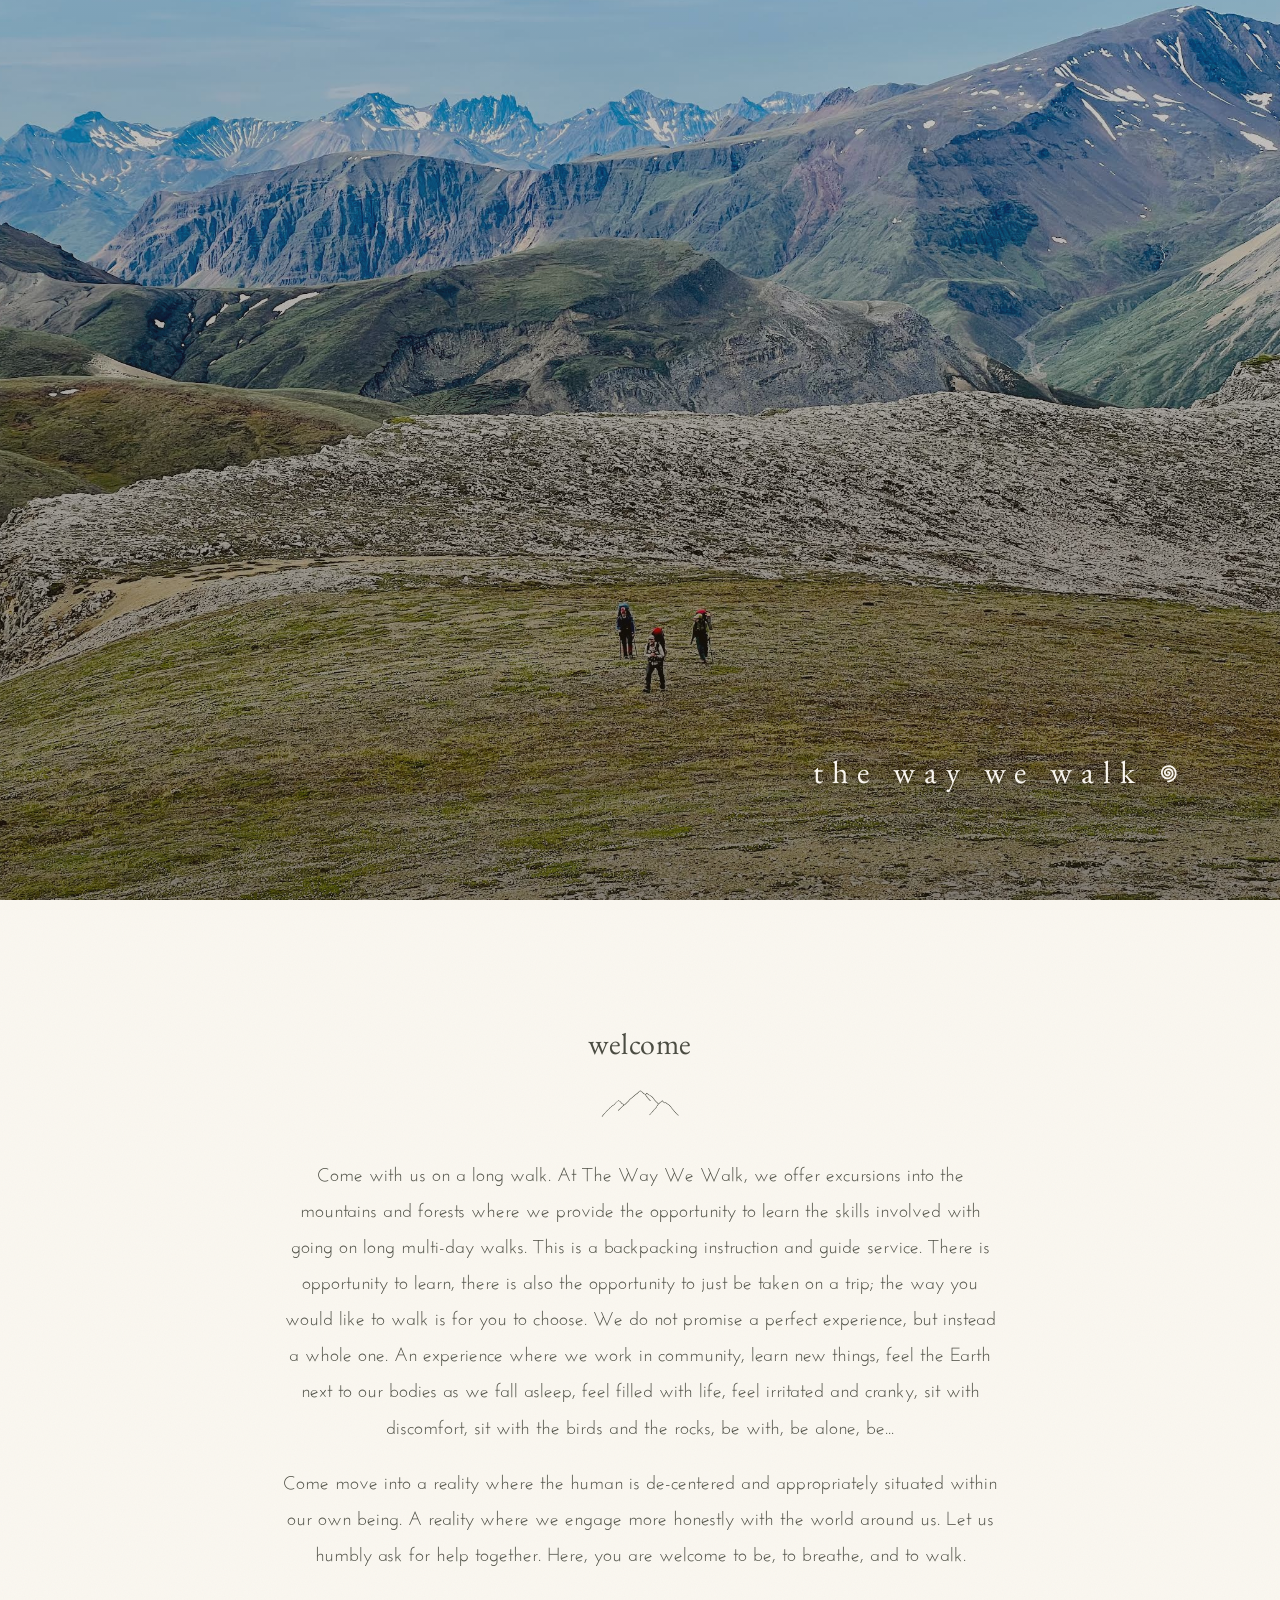
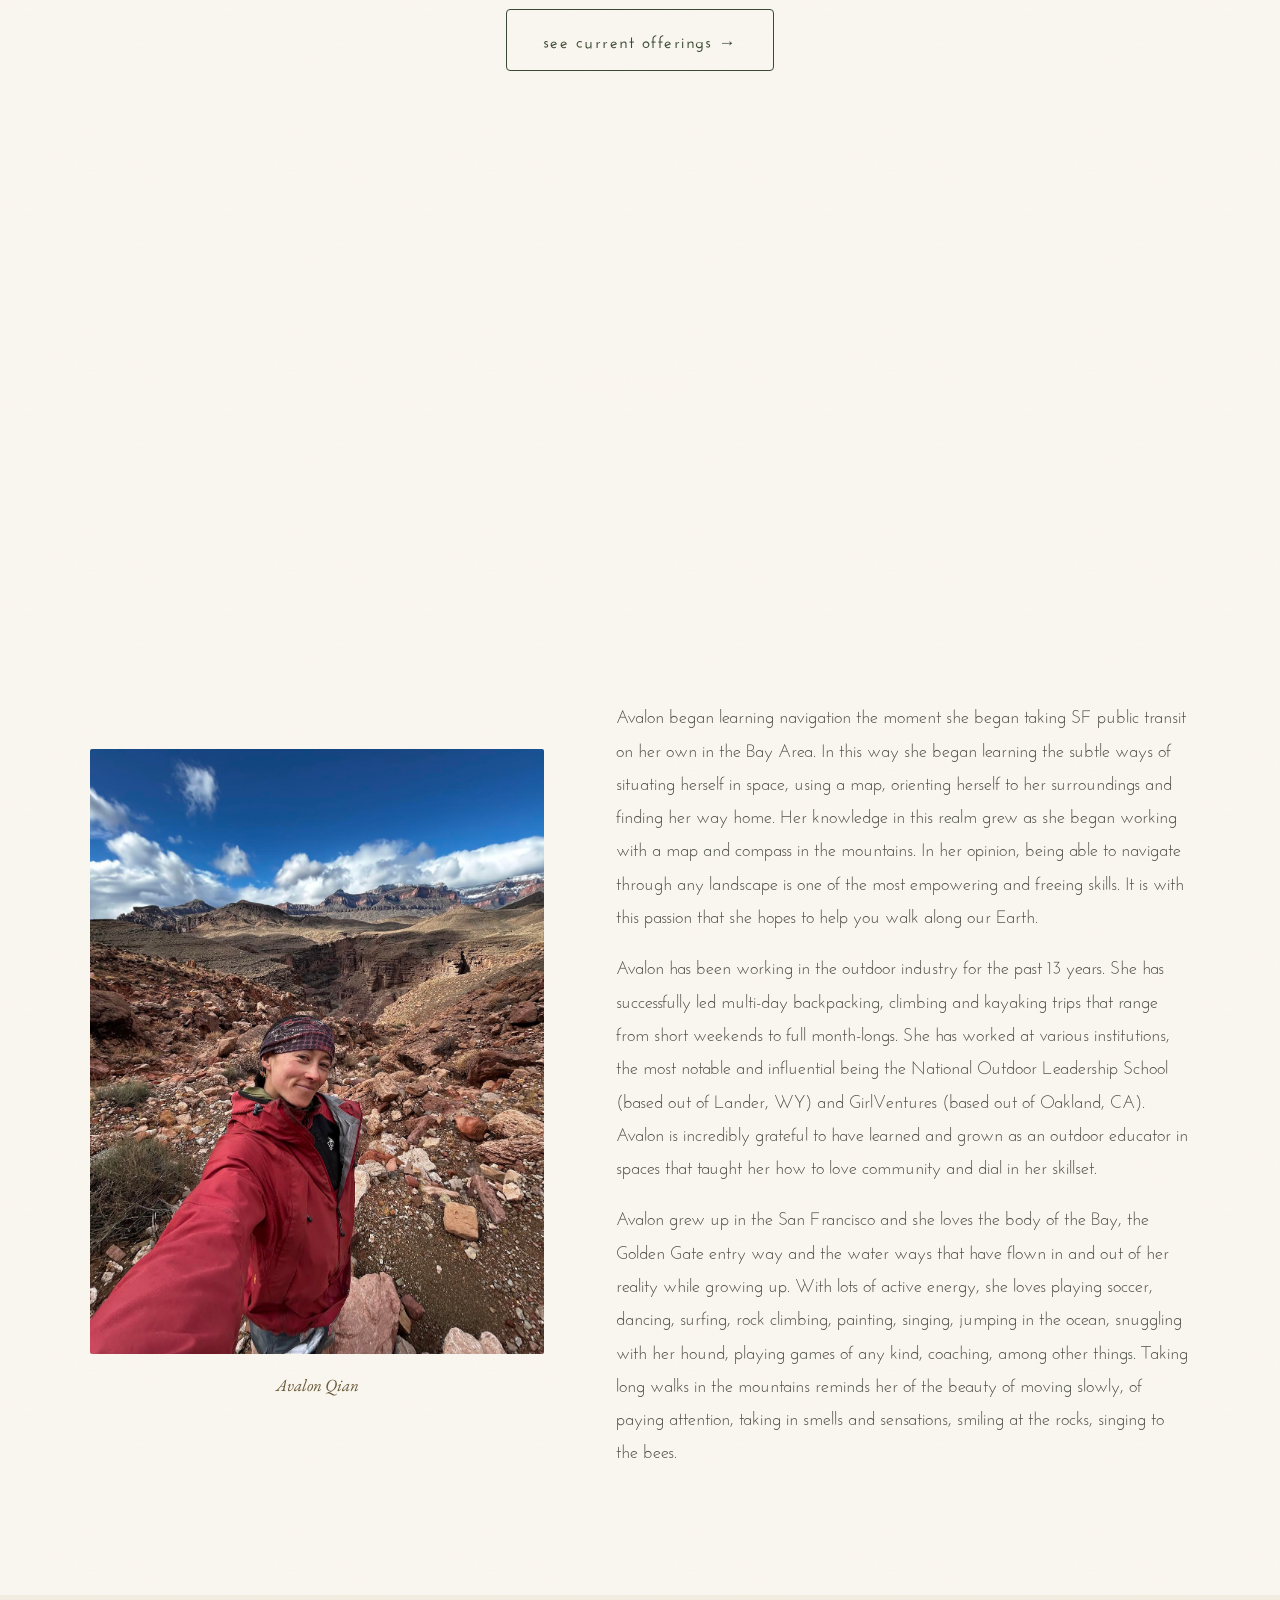
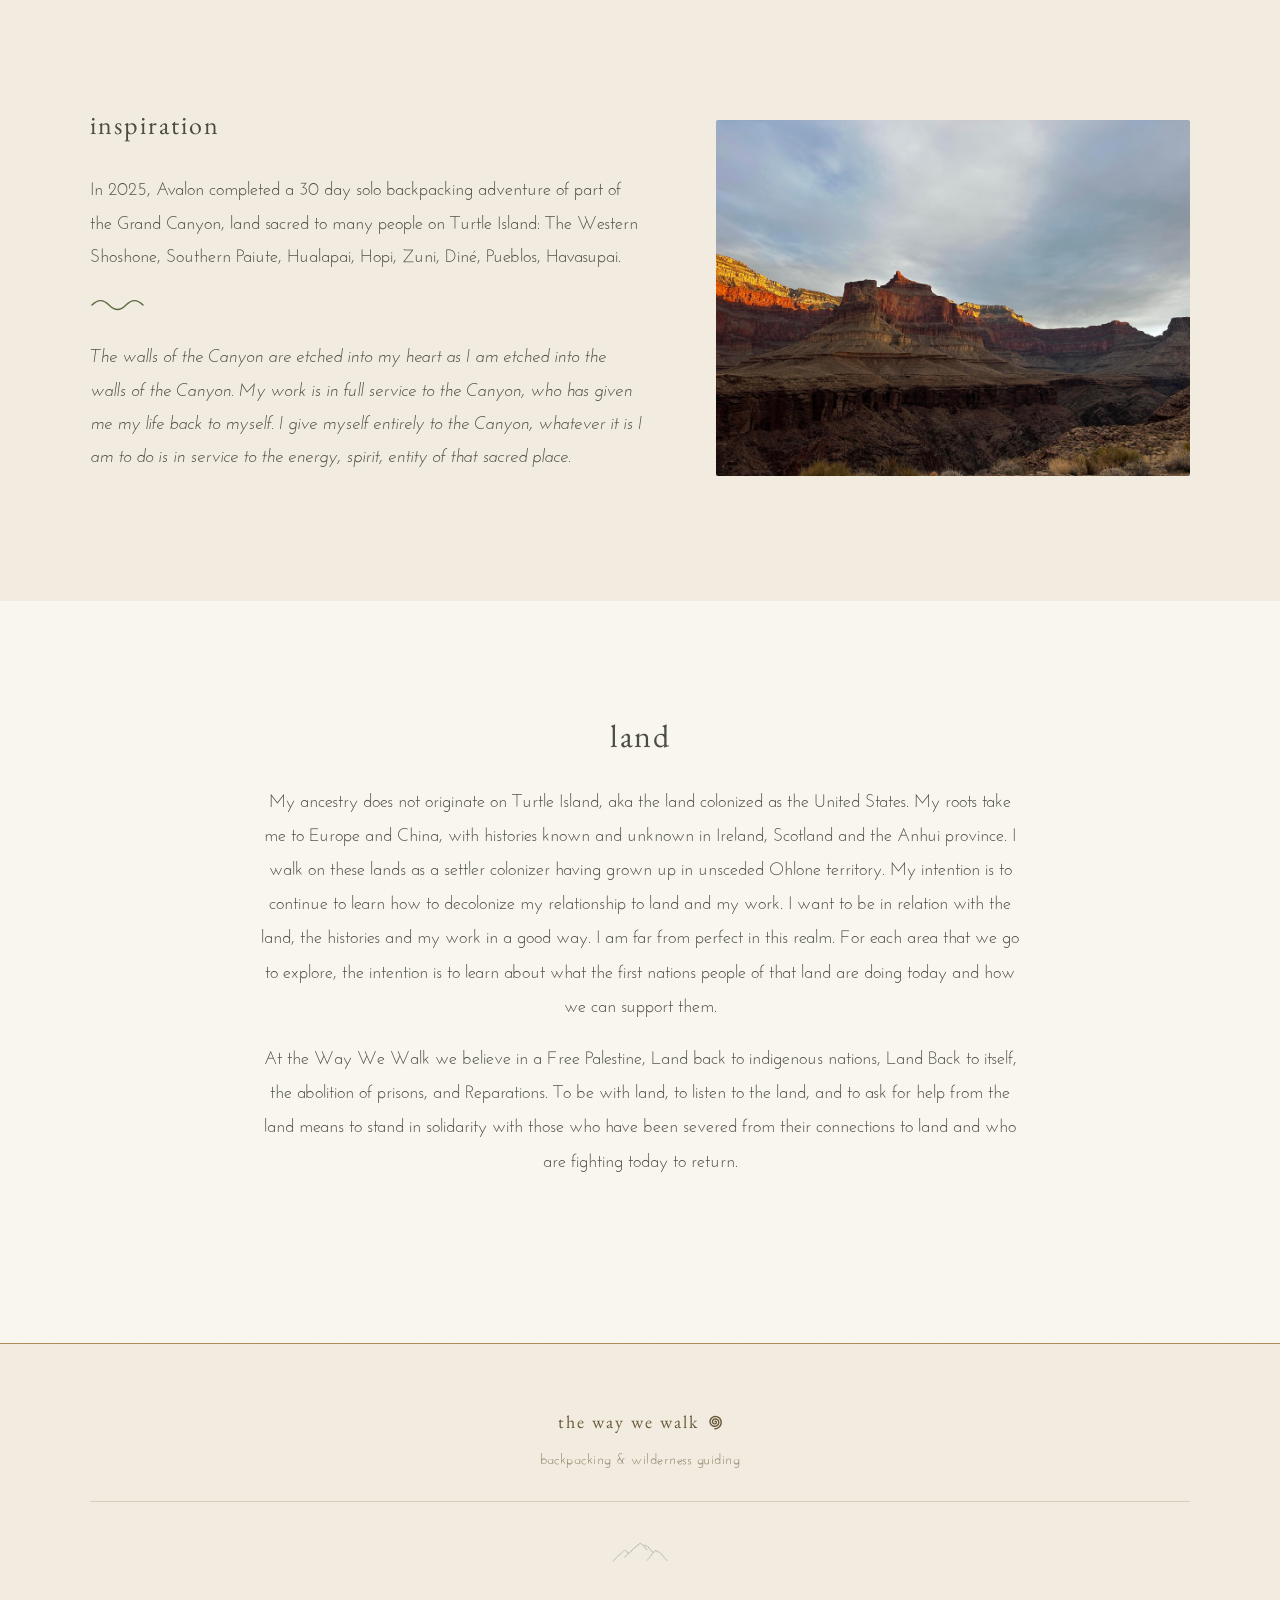
==== index.html @ 35e19f9e "Redesign footer site-wide; swap section background tints Footer: centered wordmark+icon over a tagli" ====
<!doctype html>
<html lang="en">
  <head>
    <title>The Way We Walk</title>
    <meta charset="UTF-8" />
    <meta name="viewport" content="width=device-width, initial-scale=1" />
    <link
      rel="stylesheet"
      href="https://fonts.googleapis.com/css2?family=EB+Garamond:ital,wght@0,400;0,500;0,600;1,400;1,500&display=swap"
    />
    <link rel="stylesheet" href="style.css" />
    <link
      rel="icon"
      type="image/svg+xml"
      href="data:image/svg+xml,<svg xmlns='http://www.w3.org/2000/svg' viewBox='0 0 20 20'><rect width='20' height='20' rx='4' fill='%23FAF7F0'/><path d='M10.00,9.20 L10.29,9.09 L10.65,9.10 L11.02,9.26 L11.35,9.56 L11.57,10.00 L11.64,10.53 L11.52,11.10 L11.19,11.64 L10.68,12.08 L10.00,12.34 L9.23,12.37 L8.44,12.14 L7.73,11.65 L7.19,10.91 L6.89,10.00 L6.90,8.99 L7.23,7.99 L7.90,7.11 L8.85,6.46 L10.00,6.12 L11.25,6.16 L12.46,6.61 L13.51,7.45 L14.28,8.61 L14.65,10.00 L14.57,11.48 L14.01,12.91 L13.00,14.14 L11.63,15.01 L10.00,15.42 L8.28,15.30 L6.63,14.63 L5.24,13.46 L4.26,11.87 L3.81,10.00 L3.97,8.04 L4.74,6.18 L6.09,4.62 L7.90,3.53 L10.00,3.04 L12.20,3.23 L14.27,4.12 L16.00,5.64 L17.21,7.66 L17.73,10.00 L17.50,12.44 L16.50,14.72 L14.82,16.63 L12.58,17.94 L10.00,18.50' stroke='%232A2A24' stroke-width='1.7' stroke-linecap='round' fill='none'/></svg>"
    />
  </head>
  <body class="textured">
    <!-- Navbar is injected by navbar.js (shared across pages). -->
    <div class="site-nav nav-fixed" id="site-nav"></div>
    <script src="js/navbar.js"></script>

    <div class="parallax-band parallax-hero" id="home">
      <div class="hero-inner">
        <div class="hero-title-row">
          <div class="hero-title">the way we walk</div>
          <svg class="spiral-icon hero-spiral" width="20" height="20" viewBox="0 0 20 20" fill="none"><path d="M10.00,9.20 L10.29,9.09 L10.65,9.10 L11.02,9.26 L11.35,9.56 L11.57,10.00 L11.64,10.53 L11.52,11.10 L11.19,11.64 L10.68,12.08 L10.00,12.34 L9.23,12.37 L8.44,12.14 L7.73,11.65 L7.19,10.91 L6.89,10.00 L6.90,8.99 L7.23,7.99 L7.90,7.11 L8.85,6.46 L10.00,6.12 L11.25,6.16 L12.46,6.61 L13.51,7.45 L14.28,8.61 L14.65,10.00 L14.57,11.48 L14.01,12.91 L13.00,14.14 L11.63,15.01 L10.00,15.42 L8.28,15.30 L6.63,14.63 L5.24,13.46 L4.26,11.87 L3.81,10.00 L3.97,8.04 L4.74,6.18 L6.09,4.62 L7.90,3.53 L10.00,3.04 L12.20,3.23 L14.27,4.12 L16.00,5.64 L17.21,7.66 L17.73,10.00 L17.50,12.44 L16.50,14.72 L14.82,16.63 L12.58,17.94 L10.00,18.50" stroke="currentColor" stroke-width="1.8" stroke-linecap="round" fill="none" /></svg>
        </div>
      </div>
    </div>

    <div class="section-welcome reveal" data-reveal="welcome">
      <div class="section-welcome-heading">
        <div class="section-welcome-heading-text">welcome</div>
        <div class="welcome-mountain">
          <img src="images/mountain-outline.png" alt="mountain outline" width="90" />
        </div>
      </div>
      <p>
        Come with us on a long walk. At The Way We Walk, we offer excursions
        into the mountains and forests where we provide the opportunity to
        learn the skills involved with going on long multi-day walks. This is
        a backpacking instruction and guide service. There is opportunity to
        learn, there is also the opportunity to just be taken on a trip; the
        way you would like to walk is for you to choose. We do not promise a
        perfect experience, but instead a whole one. An experience where we
        work in community, learn new things, feel the Earth next to our
        bodies as we fall asleep, feel filled with life, feel irritated and
        cranky, sit with discomfort, sit with the birds and the rocks, be
        with, be alone, be...
      </p>
      <p>
        Come move into a reality where the human is de-centered and
        appropriately situated within our own being. A reality where we
        engage more honestly with the world around us. Let us humbly ask for
        help together. Here, you are welcome to be, to breathe, and to walk.
      </p>
      <p class="welcome-cta">
        <a href="offerings.html" class="btn btn-welcome-cta">see current offerings &rarr;</a>
      </p>
    </div>

    <div class="parallax-band parallax-about" id="about">
      <span class="banner-title">about</span>
    </div>

    <div class="section-about reveal" data-reveal="about">
      <div class="about-grid">
        <div class="about-photo">
          <img src="images/avalon.jpeg" alt="Photo of Me" />
          <p class="about-caption">Avalon Qian</p>
        </div>
        <div class="about-text">
          <p>
            Avalon began learning navigation the moment she began taking SF
            public transit on her own in the Bay Area. In this way she began
            learning the subtle ways of situating herself in space, using a
            map, orienting herself to her surroundings and finding her way
            home. Her knowledge in this realm grew as she began working with a
            map and compass in the mountains. In her opinion, being able to
            navigate through any landscape is one of the most empowering and
            freeing skills. It is with this passion that she hopes to help you
            walk along our Earth.
          </p>
          <p>
            Avalon has been working in the outdoor industry for the past 13
            years. She has successfully led multi-day backpacking, climbing
            and kayaking trips that range from short weekends to full
            month-longs. She has worked at various institutions, the most
            notable and influential being the National Outdoor Leadership
            School (based out of Lander, WY) and GirlVentures (based out of
            Oakland, CA). Avalon is incredibly grateful to have learned and
            grown as an outdoor educator in spaces that taught her how to love
            community and dial in her skillset.
          </p>
          <p>
            Avalon grew up in the San Francisco and she loves the body of the
            Bay, the Golden Gate entry way and the water ways that have flown
            in and out of her reality while growing up. With lots of active
            energy, she loves playing soccer, dancing, surfing, rock
            climbing, painting, singing, jumping in the ocean, snuggling with
            her hound, playing games of any kind, coaching, among other
            things. Taking long walks in the mountains reminds her of the
            beauty of moving slowly, of paying attention, taking in smells and
            sensations, smiling at the rocks, singing to the bees.
          </p>
        </div>
      </div>
    </div>

    <div class="tinted-band">
      <div class="section-inspiration reveal" data-reveal="inspiration">
        <div class="inspiration-grid">
          <div class="inspiration-text">
            <div class="inspiration-title">inspiration</div>
            <p>
              In 2025, Avalon completed a 30 day solo backpacking adventure of
              part of the Grand Canyon, land sacred to many people on Turtle
              Island: The Western Shoshone, Southern Paiute, Hualapai, Hopi,
              Zuni, Diné, Pueblos, Havasupai.
            </p>
            <div class="inspiration-wave">
              <svg width="60" height="14" viewBox="0 0 60 14" fill="none"><path d="M2 7 C 8 1, 13 1, 19 7 C 25 13, 30 13, 36 7 C 42 1, 47 1, 53 7" stroke="currentColor" stroke-width="1.4" stroke-linecap="round" /></svg>
            </div>
            <p class="inspiration-quote">
              The walls of the Canyon are etched into my heart as I am etched into
              the walls of the Canyon. My work is in full service to the Canyon,
              who has given me my life back to myself. I give myself entirely to
              the Canyon, whatever it is I am to do is in service to the energy,
              spirit, entity of that sacred place.
            </p>
          </div>
          <div class="inspiration-photo">
            <img src="images/inspiration.jpeg" alt="Inspiration" />
          </div>
        </div>
      </div>
    </div>

    <div class="section-land reveal" data-reveal="land" id="land">
      <div class="section-land-heading">
        <div class="section-land-heading-text">land</div>
      </div>
      <p>
        My ancestry does not originate on Turtle Island, aka the land
        colonized as the United States. My roots take me to Europe and China,
        with histories known and unknown in Ireland, Scotland and the Anhui
        province. I walk on these lands as a settler colonizer having grown up
        in unsceded Ohlone territory. My intention is to continue to learn how
        to decolonize my relationship to land and my work. I want to be in
        relation with the land, the histories and my work in a good way. I am
        far from perfect in this realm. For each area that we go to explore,
        the intention is to learn about what the first nations people of that
        land are doing today and how we can support them.
      </p>
      <p>
        At the Way We Walk we believe in a Free Palestine, Land back to
        indigenous nations, Land Back to itself, the abolition of prisons, and
        Reparations. To be with land, to listen to the land, and to ask for
        help from the land means to stand in solidarity with those who have
        been severed from their connections to land and who are fighting today
        to return.
      </p>
    </div>

    <footer class="site-footer">
      <div class="footer-inner">
        <div class="footer-wordmark">the way we walk<svg width="16" height="16" viewBox="0 0 20 20" fill="none" style="flex-shrink: 0;"><path d="M10.00,9.20 L10.29,9.09 L10.65,9.10 L11.02,9.26 L11.35,9.56 L11.57,10.00 L11.64,10.53 L11.52,11.10 L11.19,11.64 L10.68,12.08 L10.00,12.34 L9.23,12.37 L8.44,12.14 L7.73,11.65 L7.19,10.91 L6.89,10.00 L6.90,8.99 L7.23,7.99 L7.90,7.11 L8.85,6.46 L10.00,6.12 L11.25,6.16 L12.46,6.61 L13.51,7.45 L14.28,8.61 L14.65,10.00 L14.57,11.48 L14.01,12.91 L13.00,14.14 L11.63,15.01 L10.00,15.42 L8.28,15.30 L6.63,14.63 L5.24,13.46 L4.26,11.87 L3.81,10.00 L3.97,8.04 L4.74,6.18 L6.09,4.62 L7.90,3.53 L10.00,3.04 L12.20,3.23 L14.27,4.12 L16.00,5.64 L17.21,7.66 L17.73,10.00 L17.50,12.44 L16.50,14.72 L14.82,16.63 L12.58,17.94 L10.00,18.50" stroke="currentColor" stroke-width="1.8" stroke-linecap="round" fill="none" /></svg></div>
        <p class="footer-tagline">backpacking &amp; wilderness guiding</p>
        <div class="footer-divider"></div>
        <img class="footer-mountain" src="images/mountain-outline.png" alt="mountain outline" />
      </div>
    </footer>
    <script src="js/script.js"></script>
  </body>
</html>
---- style.css ----
/* ---------------------------------------------------------------------------
   Fonts. EB Garamond (display/headline face) is loaded via Google Fonts in
   each page's <head>. Josefin Sans (body & UI text) is self-hosted, see
   fonts/josefin-sans.
--------------------------------------------------------------------------- */
@font-face {
  font-family: "Josefin Sans";
  src: url("fonts/josefin-sans/JosefinSans-Light.ttf") format("truetype");
  font-weight: 300;
  font-style: normal;
  font-display: swap;
}
@font-face {
  font-family: "Josefin Sans";
  src: url("fonts/josefin-sans/JosefinSans-LightItalic.ttf") format("truetype");
  font-weight: 300;
  font-style: italic;
  font-display: swap;
}
@font-face {
  font-family: "Josefin Sans";
  src: url("fonts/josefin-sans/JosefinSans-Regular.ttf") format("truetype");
  font-weight: 400;
  font-style: normal;
  font-display: swap;
}
@font-face {
  font-family: "Josefin Sans";
  src: url("fonts/josefin-sans/JosefinSans-Italic.ttf") format("truetype");
  font-weight: 400;
  font-style: italic;
  font-display: swap;
}
@font-face {
  font-family: "Josefin Sans";
  src: url("fonts/josefin-sans/JosefinSans-SemiBold.ttf") format("truetype");
  font-weight: 600;
  font-style: normal;
  font-display: swap;
}
@font-face {
  font-family: "Josefin Sans";
  src: url("fonts/josefin-sans/JosefinSans-SemiBoldItalic.ttf") format("truetype");
  font-weight: 600;
  font-style: italic;
  font-display: swap;
}

/* ---------------------------------------------------------------------------
   Design tokens
--------------------------------------------------------------------------- */
:root {
  --cream: #faf7f0;
  --card-white: #ffffff;
  --band-tint: #f1ecdf;
  --text-primary: #3a3b33;
  --text-body: #4b4c42;
  --muted-1: #6b6f63;
  --muted-2: #9a8f6e;
  --muted-3: #8a8266;
  --forest: #3b4a34;
  --forest-dark: #2a3327;
  --gold: #b08b57;
  --brown: #6b5a3a;
  --moss: #5c6b42;
  --moss-bg-1: rgba(107, 122, 79, 0.1);
  --moss-bg-2: rgba(107, 122, 79, 0.12);
  --input-line: #c9be9f;
}

/* ---------------------------------------------------------------------------
   Base
--------------------------------------------------------------------------- */
html {
  scroll-behavior: smooth;
  /* Guard against horizontal scrolling. Applied to <html>, NOT <body>: putting
     it on the (100%-height) body turns the body into its own scroll container,
     which stops window scroll events from firing and breaks the
     navbar-on-scroll color change and the mobile parallax. */
  overflow-x: hidden;
  height: 100%;
}

body {
  margin: 0;
  height: 100%;
  font-family: "Josefin Sans", sans-serif;
  font-size: 17px;
  line-height: 1.6;
  color: var(--text-primary);
  /* Explicit, since a top-level tab defaults unstyled areas to opaque white
     regardless of OS dark mode, but a cross-origin iframe doesn't reliably
     get the same treatment in Safari — without this, whatever's behind the
     embedding page's iframe container shows through instead. */
  background-color: var(--cream);
}

/* Faint paper-grain texture, home page only (matches the reference exactly —
   the other pages' background is a flat color with no texture). */
body.textured {
  background: var(--cream)
    url("data:image/svg+xml;utf8,<svg xmlns=%22http://www.w3.org/2000/svg%22 width=%22200%22 height=%22200%22><filter id=%22n%22><feTurbulence type=%22fractalNoise%22 baseFrequency=%220.85%22 numOctaves=%222%22 stitchTiles=%22stitch%22/></filter><rect width=%22200%22 height=%22200%22 filter=%22url(%23n)%22 opacity=%220.035%22/></svg>");
}

img {
  max-width: 100%;
}

a {
  color: var(--brown);
  text-decoration: none;
}
a:hover {
  color: var(--moss);
}
::selection {
  background: var(--gold);
  color: #fff;
}

.serif {
  font-family: "EB Garamond", serif;
}

@keyframes sway {
  0%,
  100% {
    transform: rotate(-2deg) translateY(0);
  }
  50% {
    transform: rotate(2deg) translateY(-2px);
  }
}

/* ---------------------------------------------------------------------------
   Icons — the hand-drawn spiral motif (nav wordmark, hero, favicon). Color
   is left to inherit from context (nav dark/light state, hero white) rather
   than fixed, since it now renders on both light and dark backgrounds.
--------------------------------------------------------------------------- */
.spiral-icon {
  width: 20px;
  height: 20px;
  flex-shrink: 0;
}

/* ---------------------------------------------------------------------------
   Nav
--------------------------------------------------------------------------- */
.site-nav {
  top: 0;
  left: 0;
  right: 0;
  z-index: 20;
  transition:
    background 0.4s ease,
    box-shadow 0.4s ease;
}
.site-nav.nav-fixed {
  position: fixed;
  background: transparent;
  box-shadow: none;
}
.site-nav.nav-fixed.scrolled {
  background: #faf6efee;
  box-shadow: 0 4px 20px rgba(30, 25, 10, 0.08);
}
.site-nav.nav-sticky {
  position: sticky;
  background: #faf6efee;
  box-shadow: 0 4px 20px rgba(30, 25, 10, 0.08);
}

.nav-inner {
  max-width: 1800px;
  margin: 0 auto;
  display: flex;
  align-items: center;
  justify-content: space-between;
  padding: 0 48px;
  height: 72px;
}

.nav-wordmark {
  display: flex;
  align-items: center;
  gap: 8px;
  font-family: "EB Garamond", serif;
  font-size: 20px;
  letter-spacing: 3px;
  transition:
    color 0.4s ease,
    opacity 0.4s ease;
}
.nav-wordmark-light {
  color: #faf6ef;
}
.nav-wordmark-dark {
  color: var(--forest);
}

/* Wordmark+icon and nav links share one reveal trigger — both hidden until
   scrolled past the hero, then fade in together with the nav background. */
.nav-reveal-hidden {
  opacity: 0;
}
.nav-reveal-visible {
  opacity: 1;
}

.nav-links {
  display: flex;
  align-items: center;
  gap: 6px;
  height: 100%;
  transition: opacity 0.4s ease;
}
.nav-link {
  display: flex;
  align-items: center;
  height: 100%;
  box-sizing: border-box;
  padding: 0 14px;
  font-size: 15px;
  letter-spacing: 2px;
  transition:
    color 0.3s ease,
    background 0.3s ease;
}
.nav-link:hover {
  color: var(--moss);
  background: var(--moss-bg-2);
}
.nav-link-light {
  color: #faf6ef;
}
.nav-link-dark {
  color: var(--text-body);
}
.nav-link-active {
  color: var(--forest);
}

@media (max-width: 600px) {
  .nav-inner {
    padding: 0 20px;
  }
  .nav-links {
    gap: 0;
  }
  .nav-link {
    padding: 0 10px;
    font-size: 13px;
    letter-spacing: 1.5px;
  }
  .nav-wordmark {
    font-size: 17px;
    letter-spacing: 2px;
  }
}

/* ---------------------------------------------------------------------------
   Parallax bands
--------------------------------------------------------------------------- */
.parallax-band {
  background-attachment: fixed;
  background-position: center;
  background-repeat: no-repeat;
  background-size: cover;
}

.parallax-hero {
  background-image:
    linear-gradient(180deg, rgba(38, 28, 14, 0.2) 0%, rgba(38, 28, 14, 0.55) 100%),
    url("images/hero.jpeg");
  /* Tuned to center the three hikers in the source photo while preserving
     its aspect ratio — do not simplify to cover/center. */
  background-position: 75% 35%;
  background-size: 105% auto;
  min-height: 100vh;
  position: relative;
  display: flex;
  align-items: flex-end;
  justify-content: flex-end;
  text-align: center;
}

.parallax-about {
  background-image: linear-gradient(180deg, rgba(38, 28, 14, 0.4), rgba(38, 28, 14, 0.4)),
    url("images/about.jpeg");
  min-height: 380px;
  position: relative;
  display: flex;
  align-items: center;
  justify-content: center;
}

.parallax-contact {
  background-image: linear-gradient(180deg, rgba(38, 28, 14, 0.4), rgba(38, 28, 14, 0.4)),
    url("images/contact.jpeg");
  background-position: center 60%;
  min-height: 380px;
  position: relative;
  display: flex;
  align-items: center;
  justify-content: center;
}

.parallax-offerings {
  background-image: linear-gradient(180deg, rgba(20, 22, 16, 0.35), rgba(20, 22, 16, 0.35)),
    url("images/offerings.jpg");
  min-height: 380px;
  position: relative;
  display: flex;
  align-items: center;
  justify-content: center;
}

.banner-title {
  font-family: "EB Garamond", serif;
  font-size: 40px;
  color: #faf6ef;
  letter-spacing: 6px;
}

/* ---------------------------------------------------------------------------
   Hero
--------------------------------------------------------------------------- */
.hero-inner {
  padding: 0 8% 8.5% 0;
  transition: opacity 0.2s linear;
}
.hero-title-row {
  display: flex;
  align-items: center;
  gap: 14px;
  color: #faf6ef;
}
.hero-title {
  font-family: "EB Garamond", serif;
  font-weight: 400;
  font-size: clamp(18px, 2.5vw, 32px);
  color: #faf6ef;
  letter-spacing: 9px;
  line-height: 1.15;
  text-shadow:
    0 2px 20px rgba(0, 0, 0, 0.45),
    0 1px 4px rgba(0, 0, 0, 0.3);
}
.hero-spiral {
  flex-shrink: 0;
}

/* ---------------------------------------------------------------------------
   Scroll reveal (home page only)
--------------------------------------------------------------------------- */
.reveal {
  opacity: 0;
  transform: translateY(28px);
  transition:
    opacity 0.9s ease,
    transform 0.9s ease;
}
.reveal.is-visible {
  opacity: 1;
  transform: translateY(0);
}

/* ---------------------------------------------------------------------------
   Buttons — shared hover recipe site-wide: moss text/background/border.
--------------------------------------------------------------------------- */
.btn {
  display: inline-block;
  font-family: "Josefin Sans", sans-serif;
  text-decoration: none;
  cursor: pointer;
  border-radius: 4px;
  transition:
    background 0.3s ease,
    color 0.3s ease,
    border-color 0.3s ease;
}
.btn:hover {
  background: var(--moss-bg-1);
  color: var(--moss);
  border-color: var(--moss);
}

.btn-welcome-cta {
  padding: 14px 36px;
  border: 1px solid var(--forest);
  color: var(--forest);
  background: transparent;
  font-size: 17px;
  font-weight: 600;
  letter-spacing: 1.5px;
}
.btn-see-more {
  padding: 12px 28px;
  border: 1px solid var(--forest);
  color: var(--forest);
  background: transparent;
  font-size: 14px;
  letter-spacing: 1.5px;
}
.btn-contact-submit {
  float: right;
  padding: 14px 40px;
  background: var(--band-tint);
  color: var(--forest);
  border: 1px solid var(--brown);
  font-size: 13px;
  letter-spacing: 3px;
}
.btn-contact-submit:hover {
  background: var(--moss-bg-2);
}
.btn-thankyou {
  padding: 14px 36px;
  border: 1px solid var(--forest);
  color: var(--forest);
  font-size: 12px;
  letter-spacing: 3px;
  text-transform: uppercase;
}

/* ---------------------------------------------------------------------------
   Welcome
--------------------------------------------------------------------------- */
.section-welcome {
  max-width: 720px;
  margin: 0 auto;
  padding: 120px 32px 100px;
  text-align: center;
}
.section-welcome-heading {
  margin-bottom: 18px;
}
.section-welcome-heading-text {
  font-family: "EB Garamond", serif;
  font-weight: 400;
  font-size: 30px;
  letter-spacing: 0.5px;
  color: var(--text-body);
}
.welcome-mountain {
  display: flex;
  justify-content: center;
  margin-top: 10px;
}
.welcome-mountain img {
  width: 90px;
  height: auto;
}
.section-welcome p {
  font-size: 19px;
  line-height: 1.9;
  color: var(--text-body);
}
.welcome-cta {
  margin-top: 40px;
}

/* ---------------------------------------------------------------------------
   About
--------------------------------------------------------------------------- */
.section-about {
  max-width: 1100px;
  margin: 0 auto;
  padding: 110px 32px;
}
.about-grid {
  display: flex;
  align-items: center;
  gap: 72px;
  flex-wrap: wrap;
}
.about-photo {
  flex: 1 1 340px;
  text-align: center;
}
.about-photo img {
  height: auto;
  display: block;
  margin: 0 auto;
  border-radius: 2px;
}
.about-caption {
  margin-top: 18px;
  font-family: "EB Garamond", serif;
  font-style: italic;
  font-size: 17px;
  color: var(--brown);
}
.about-text {
  flex: 1 1 460px;
}
.about-text p {
  font-size: 18px;
  line-height: 1.85;
  color: var(--text-body);
}

/* ---------------------------------------------------------------------------
   Inspiration
--------------------------------------------------------------------------- */
.section-inspiration {
  max-width: 1100px;
  margin: 0 auto;
  padding: 110px 32px;
}
.inspiration-grid {
  display: flex;
  align-items: center;
  gap: 72px;
  flex-wrap: wrap;
}
.inspiration-text {
  flex: 1 1 460px;
}
.inspiration-photo {
  flex: 1 1 380px;
}
.inspiration-photo img {
  width: 100%;
  height: auto;
  display: block;
  border-radius: 2px;
}
.inspiration-title {
  font-family: "EB Garamond", serif;
  font-weight: 400;
  font-size: 26px;
  letter-spacing: 2px;
  color: var(--text-body);
}
.inspiration-text p {
  font-size: 18px;
  line-height: 1.85;
  color: var(--text-body);
  margin-top: 24px;
}
.inspiration-wave {
  margin: 28px 0;
  display: flex;
}
.inspiration-wave svg {
  color: var(--moss);
  animation: sway 5s ease-in-out infinite;
  transform-origin: center;
}
.inspiration-quote {
  font-style: italic;
  color: var(--text-primary);
}

/* ---------------------------------------------------------------------------
   Land
--------------------------------------------------------------------------- */
.section-land {
  max-width: 760px;
  margin: 0 auto;
  padding: 110px 32px 150px;
  text-align: center;
}
.section-land-heading {
  margin-bottom: 18px;
}
.section-land-heading-text {
  font-family: "EB Garamond", serif;
  font-weight: 400;
  font-size: 32px;
  letter-spacing: 1.5px;
  color: var(--text-body);
}
.section-land p {
  font-size: 18px;
  line-height: 1.9;
  color: var(--text-body);
}

/* ---------------------------------------------------------------------------
   Contact / forms (shared with the mini-trip sign-up form)
--------------------------------------------------------------------------- */
.section-contact {
  max-width: 640px;
  margin: 0 auto;
  padding: 110px 32px;
}
.form-field {
  margin-bottom: 24px;
}
.form-label {
  display: block;
  font-size: 14px;
  letter-spacing: 2px;
  color: var(--muted-3);
  margin-bottom: 8px;
}
.form-input,
.form-textarea {
  width: 100%;
  box-sizing: border-box;
  border: none;
  border-bottom: 1px solid var(--input-line);
  background: transparent;
  padding: 8px 2px;
  font-family: "Josefin Sans", sans-serif;
  font-size: 18px;
  color: var(--text-primary);
  outline: none;
}
.form-textarea {
  resize: vertical;
}
.form-actions {
  margin-top: 8px;
  overflow: hidden;
}

/* ---------------------------------------------------------------------------
   Footer
--------------------------------------------------------------------------- */
.site-footer {
  text-align: center;
  background: var(--band-tint);
  color: var(--text-body);
  padding: 64px 32px 40px;
  border-top: 1px solid var(--gold);
}
.footer-inner {
  max-width: 1100px;
  margin: 0 auto;
}
.footer-wordmark {
  display: flex;
  align-items: center;
  justify-content: center;
  gap: 8px;
  font-family: "EB Garamond", serif;
  font-size: 18px;
  letter-spacing: 2px;
  color: var(--brown);
}
.footer-tagline {
  font-size: 14px;
  letter-spacing: 0.5px;
  color: var(--muted-3);
  margin-top: 10px;
}
.footer-divider {
  width: 100%;
  height: 1px;
  background: rgba(107, 90, 58, 0.2);
  margin: 32px 0;
}
.footer-mountain {
  width: 64px;
  height: auto;
  opacity: 0.6;
}

/* ---------------------------------------------------------------------------
   Offerings — trip cards
--------------------------------------------------------------------------- */
.section-offerings {
  max-width: 1100px;
  margin: 0 auto;
  padding: 100px 32px;
}
.offerings-intro {
  text-align: center;
  margin-bottom: 64px;
}
.label-gold {
  font-size: 13px;
  letter-spacing: 4px;
  color: var(--gold);
  text-transform: uppercase;
  margin-bottom: 18px;
}
.trip-cards {
  display: flex;
  flex-wrap: wrap;
  justify-content: center;
  gap: 40px;
}
.trip-card {
  width: 340px;
  background: var(--card-white);
  box-shadow: 0 18px 44px rgba(40, 35, 20, 0.1);
  border-radius: 6px;
  overflow: hidden;
}
.trip-card-image {
  width: 100%;
  height: 220px;
  object-fit: cover;
  object-position: center 45%;
  display: block;
}
.trip-card-placeholder {
  height: 220px;
  background: repeating-linear-gradient(135deg, #efe9da, #efe9da 10px, #e7dfcb 10px, #e7dfcb 20px);
  display: flex;
  align-items: center;
  justify-content: center;
}
.trip-card-placeholder span {
  font-family: monospace;
  font-size: 12px;
  letter-spacing: 1px;
  color: var(--muted-2);
}
.trip-card-body {
  padding: 32px;
}
.trip-card-name {
  font-family: "EB Garamond", serif;
  font-size: 26px;
  color: var(--forest-dark);
}
.trip-card-detail {
  font-size: 13px;
  color: var(--muted-2);
  margin-top: 4px;
}
.trip-divider {
  width: 32px;
  height: 1px;
  background: var(--gold);
  margin: 18px 0;
}
.trip-meta {
  display: flex;
  align-items: center;
  gap: 8px;
  font-size: 13px;
  letter-spacing: 1px;
  color: var(--muted-1);
  margin: 6px 0;
}
.trip-icon {
  flex: none;
  width: 13px;
  height: 13px;
  color: var(--gold);
}
.trip-desc {
  font-size: 16px;
  line-height: 1.75;
  color: var(--text-body);
  margin: 20px 0 0;
}
.trip-card-body .btn-see-more {
  margin-top: 20px;
}

/* ---------------------------------------------------------------------------
   Trip detail page
--------------------------------------------------------------------------- */
.tinted-band {
  background: var(--band-tint);
}
.trip-header {
  text-align: center;
  padding: 96px 32px 72px;
}
.trip-header-title {
  font-family: "EB Garamond", serif;
  font-size: 44px;
  color: var(--forest-dark);
  letter-spacing: 1px;
}
.trip-header-subtitle {
  font-size: 16px;
  color: var(--muted-1);
  margin-top: 8px;
}
.trip-header-tagline {
  font-size: 19px;
  font-style: italic;
  color: var(--text-body);
  margin-top: 20px;
}

.trip-glance {
  max-width: 900px;
  margin: 0 auto;
  padding: 64px 32px 0;
  display: flex;
  justify-content: center;
  gap: 80px;
  flex-wrap: wrap;
  text-align: center;
}
.trip-glance-label {
  font-size: 12px;
  letter-spacing: 2.5px;
  text-transform: uppercase;
  color: var(--gold);
  margin-bottom: 10px;
}
.trip-glance-value {
  font-size: 17px;
  color: var(--text-primary);
}

.trip-rule-wrap {
  max-width: 900px;
  margin: 0 auto;
  padding: 64px 32px;
}
.trip-rule {
  width: 100%;
  height: 1px;
  background: #dcd3b8;
}

.trip-what-wrap {
  max-width: 1100px;
  margin: 0 auto;
  padding: 0 32px 100px;
}
.trip-what-row {
  display: flex;
  gap: 56px;
  align-items: stretch;
  flex-wrap: wrap;
}
.trip-what-text {
  flex: 6 1 400px;
}
.trip-what-text p {
  font-size: 18px;
  line-height: 1.85;
  color: var(--text-body);
}
.trip-what-photo {
  flex: 4 1 300px;
}
.trip-what-photo img {
  width: 100%;
  height: 100%;
  object-fit: cover;
  border-radius: 6px;
  box-shadow: 0 18px 44px rgba(40, 35, 20, 0.12);
}
@media (max-width: 600px) {
  .trip-what-row {
    flex-direction: column;
  }
  .trip-what-photo {
    order: -1;
  }
  .trip-what-photo img {
    height: auto;
    object-fit: initial;
  }
}

/* ---------------------------------------------------------------------------
   Thank-you page
--------------------------------------------------------------------------- */
.thankyou-wrap {
  min-height: 100vh;
  display: flex;
  flex-direction: column;
}
.thankyou-content {
  flex: 1;
  display: flex;
  align-items: center;
  justify-content: center;
  text-align: center;
  padding: 64px 32px;
}
.thankyou-inner {
  max-width: 560px;
}
.thankyou-title {
  font-family: "EB Garamond", serif;
  font-size: 40px;
  color: var(--forest-dark);
  margin-bottom: 22px;
}
.thankyou-rule {
  width: 48px;
  height: 1px;
  background: var(--gold);
  margin: 0 auto 28px;
}
.thankyou-content p {
  font-size: 18px;
  line-height: 1.8;
  color: var(--text-body);
}
.thankyou-content .btn-thankyou {
  margin-top: 28px;
}

/* ---------------------------------------------------------------------------
   Mobile: parallax doesn't render reliably with fixed attachment, so fall
   back to normal scroll-attachment, same as the previous design.
--------------------------------------------------------------------------- */
@media only screen and (max-width: 768px) {
  .parallax-hero,
  .parallax-about,
  .parallax-contact,
  .parallax-offerings {
    background-attachment: scroll;
  }
  .parallax-hero {
    min-height: 100vh;
    background-position: center 65%;
    background-size: cover;
  }
  .parallax-about {
    min-height: 320px;
    background-position: center 35%;
  }
  .parallax-contact {
    min-height: 320px;
    background-position: center 50%;
  }
  .parallax-offerings {
    min-height: 320px;
    background-position: center 55%;
  }
}
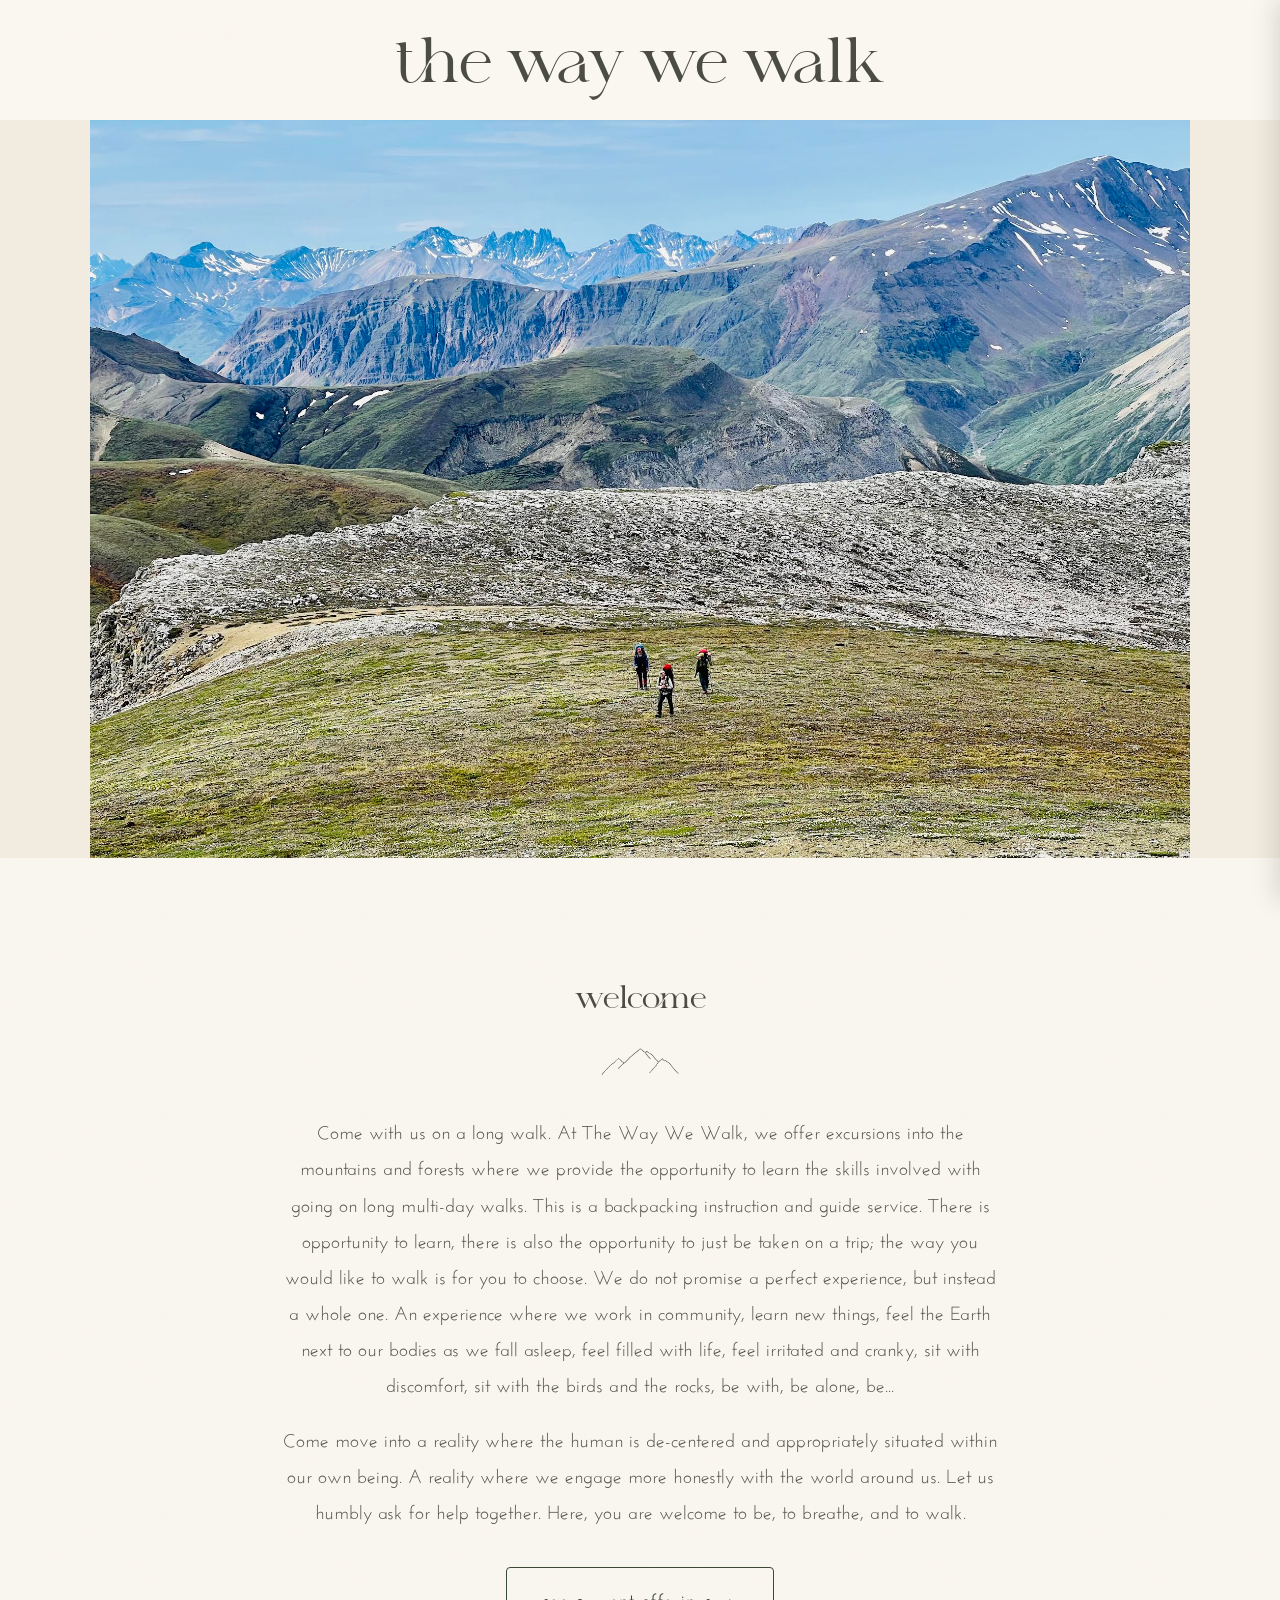
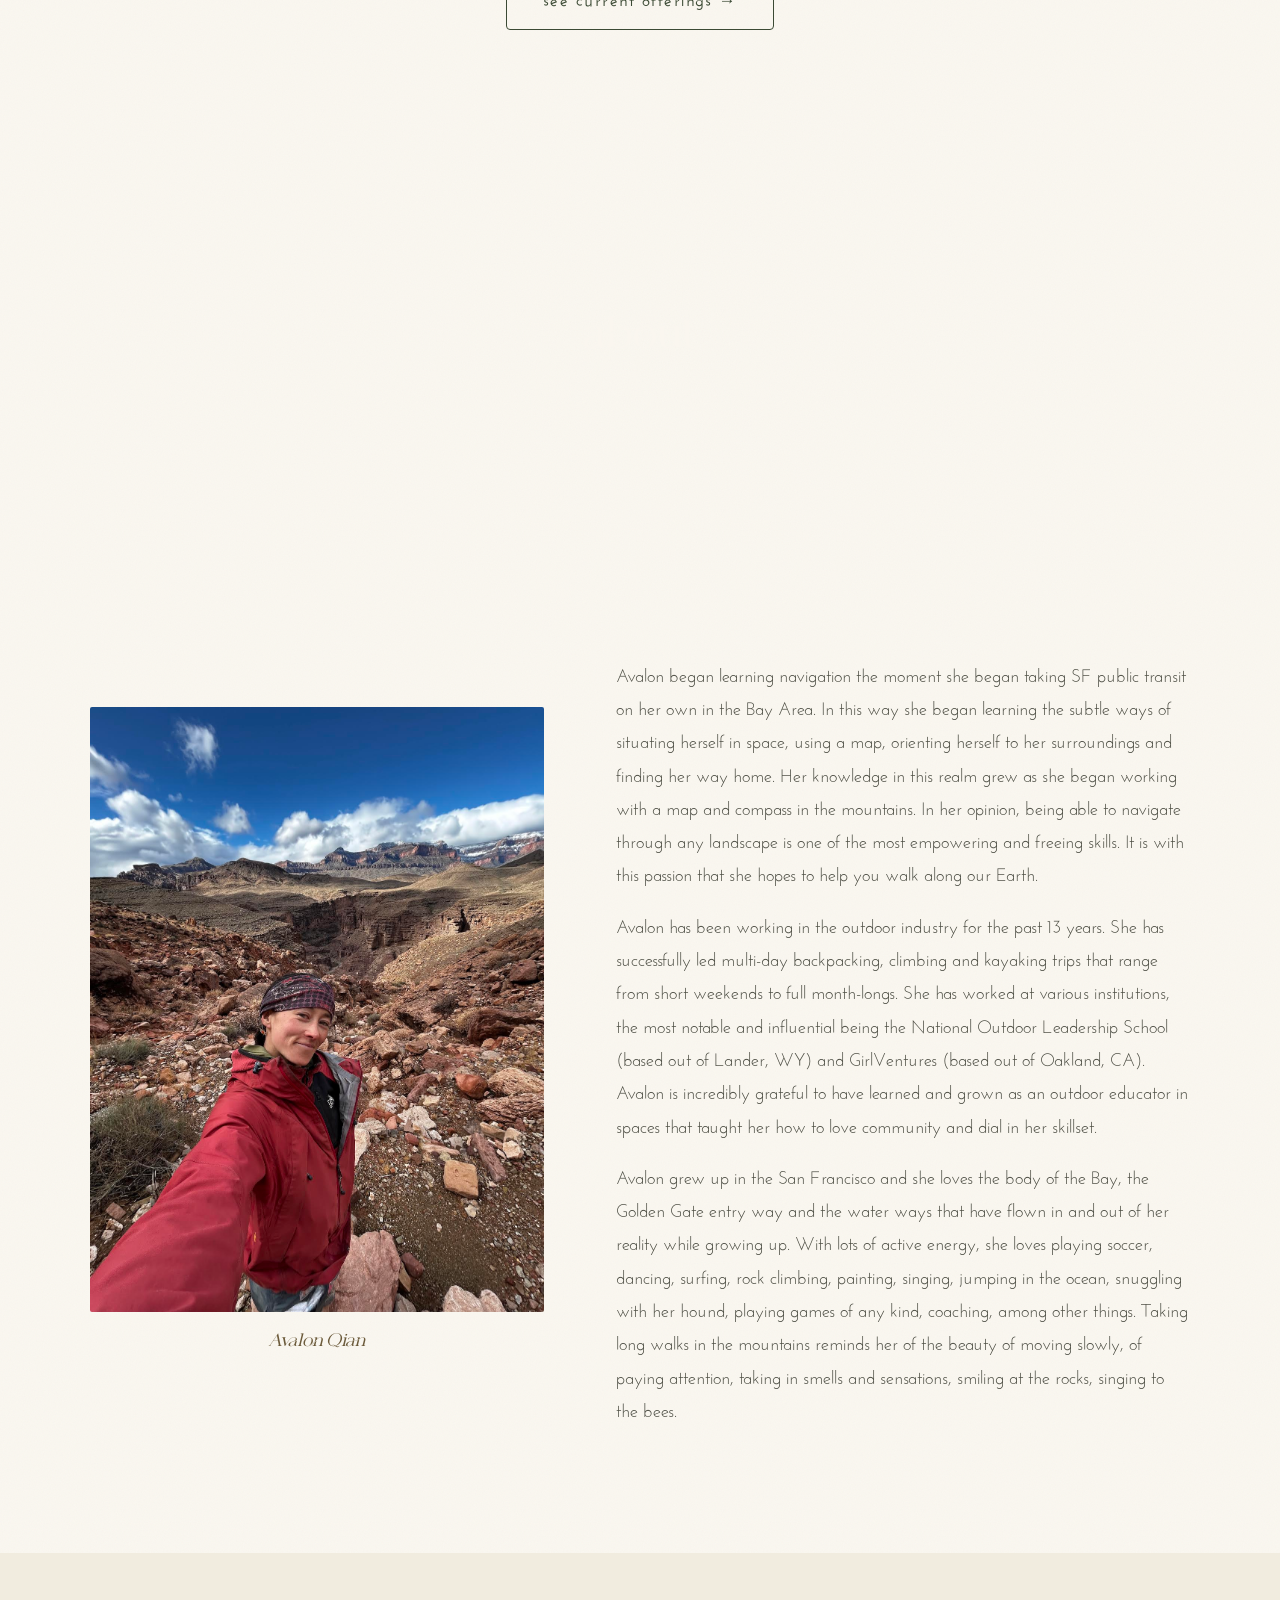
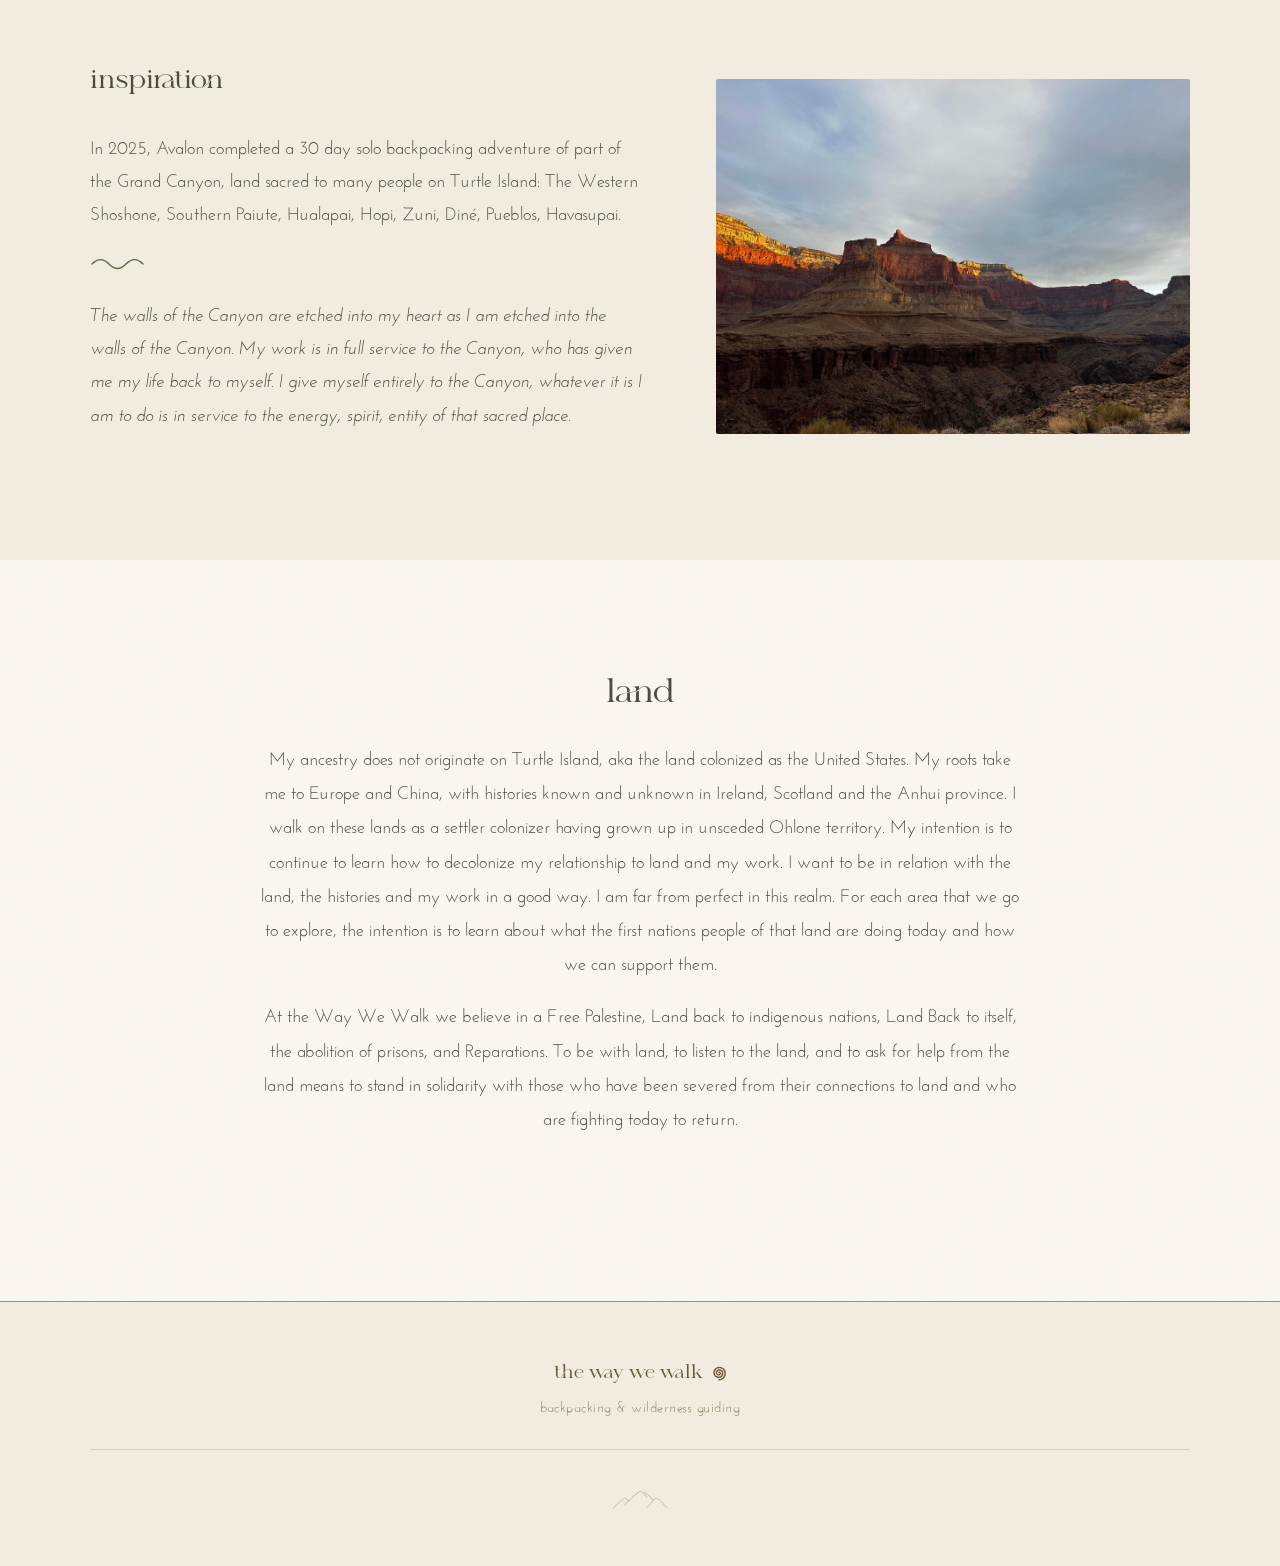
==== commit 8c74d6a7: "Hero: photo no longer crops (native aspect ratio, capped width), title moves to its own band above i" ====
--- a/index.html
+++ b/index.html
@@ -20,13 +20,14 @@
     <div class="site-nav nav-fixed" id="site-nav"></div>
     <script src="js/navbar.js"></script>
 
-    <div class="parallax-band parallax-hero" id="home">
-      <div class="hero-inner">
-        <div class="hero-title-row">
-          <div class="hero-title">the way we walk</div>
-          <svg class="spiral-icon hero-spiral" width="20" height="20" viewBox="0 0 20 20" fill="none"><path d="M10.00,9.20 L10.29,9.09 L10.65,9.10 L11.02,9.26 L11.35,9.56 L11.57,10.00 L11.64,10.53 L11.52,11.10 L11.19,11.64 L10.68,12.08 L10.00,12.34 L9.23,12.37 L8.44,12.14 L7.73,11.65 L7.19,10.91 L6.89,10.00 L6.90,8.99 L7.23,7.99 L7.90,7.11 L8.85,6.46 L10.00,6.12 L11.25,6.16 L12.46,6.61 L13.51,7.45 L14.28,8.61 L14.65,10.00 L14.57,11.48 L14.01,12.91 L13.00,14.14 L11.63,15.01 L10.00,15.42 L8.28,15.30 L6.63,14.63 L5.24,13.46 L4.26,11.87 L3.81,10.00 L3.97,8.04 L4.74,6.18 L6.09,4.62 L7.90,3.53 L10.00,3.04 L12.20,3.23 L14.27,4.12 L16.00,5.64 L17.21,7.66 L17.73,10.00 L17.50,12.44 L16.50,14.72 L14.82,16.63 L12.58,17.94 L10.00,18.50" stroke="currentColor" stroke-width="1.8" stroke-linecap="round" fill="none" /></svg>
-        </div>
+    <div class="hero-title-band" id="home">
+      <div class="hero-title-row">
+        <div class="hero-title">the way we walk</div>
       </div>
+    </div>
+
+    <div class="hero-band">
+      <div class="parallax-band parallax-hero"></div>
     </div>
 
     <div class="section-welcome reveal" data-reveal="welcome">
--- a/style.css
+++ b/style.css
@@ -1,8 +1,16 @@
 /* ---------------------------------------------------------------------------
-   Fonts. EB Garamond (display/headline face) is loaded via Google Fonts in
-   each page's <head>. Josefin Sans (body & UI text) is self-hosted, see
-   fonts/josefin-sans.
---------------------------------------------------------------------------- */
+   Fonts. Orange Avenue (display/headline face) is self-hosted, see fonts/.
+   EB Garamond (loaded via Google Fonts in each page's <head>) stays wired in
+   as a fallback in case the demo font fails to load. Josefin Sans (body &
+   UI text) is self-hosted, see fonts/josefin-sans.
+--------------------------------------------------------------------------- */
+@font-face {
+  font-family: "Orange Avenue";
+  src: url("fonts/OrangeAvenueDEMO-Regular.otf") format("opentype");
+  font-weight: 400;
+  font-style: normal;
+  font-display: swap;
+}
 @font-face {
   font-family: "Josefin Sans";
   src: url("fonts/josefin-sans/JosefinSans-Light.ttf") format("truetype");
@@ -119,7 +127,8 @@
 }
 
 .serif {
-  font-family: "EB Garamond", serif;
+  font-family: "Orange Avenue", "EB Garamond", serif;
+  font-feature-settings: "liga" 1, "dlig" 1;
 }
 
 @keyframes sway {
@@ -141,6 +150,9 @@
   width: 20px;
   height: 20px;
   flex-shrink: 0;
+  /* Orange Avenue's caps sit visually higher in their line box than the
+     flex-centered icon, so nudge the icon up to match. */
+  transform: translateY(-2px);
 }
 
 /* ---------------------------------------------------------------------------
@@ -184,9 +196,10 @@
   display: flex;
   align-items: center;
   gap: 8px;
-  font-family: "EB Garamond", serif;
+  font-family: "Orange Avenue", "EB Garamond", serif;
+  font-feature-settings: "liga" 1, "dlig" 1;
   font-size: 20px;
-  letter-spacing: 3px;
+  line-height: 1;
   transition:
     color 0.4s ease,
     opacity 0.4s ease;
@@ -240,21 +253,125 @@
   color: var(--forest);
 }
 
+/* Hamburger — hidden above 600px, where the inline .nav-links row is used
+   instead. Bars use currentColor so the light/dark variants match the
+   wordmark/link color swap. Closing is handled by the drawer's own close
+   button/backdrop, so this never needs an open/X state of its own. */
+.nav-hamburger {
+  display: none;
+  flex-direction: column;
+  justify-content: center;
+  gap: 5px;
+  width: 24px;
+  height: 24px;
+  padding: 0;
+  background: none;
+  border: none;
+  cursor: pointer;
+  transition: opacity 0.4s ease;
+}
+.nav-hamburger span {
+  display: block;
+  width: 100%;
+  height: 2px;
+  background: currentColor;
+}
+.nav-hamburger-light {
+  color: #faf6ef;
+}
+.nav-hamburger-dark {
+  color: var(--text-body);
+}
+
+/* Backdrop dims the page behind the drawer; tapping it closes the drawer. */
+.nav-backdrop {
+  position: fixed;
+  inset: 0;
+  background: rgba(20, 18, 10, 0.4);
+  opacity: 0;
+  pointer-events: none;
+  transition: opacity 0.3s ease;
+  z-index: 25;
+}
+.nav-backdrop.open {
+  opacity: 1;
+  pointer-events: auto;
+}
+
+/* Drawer slides in from the right, always solid regardless of the nav's
+   own transparent/scrolled state. This is a stable DOM node (see navbar.js)
+   — only .open is ever toggled on it, it's never recreated, which is what
+   lets the transform transition actually animate. */
+.nav-drawer {
+  position: fixed;
+  top: 0;
+  right: 0;
+  bottom: 0;
+  width: min(320px, 84vw);
+  display: flex;
+  flex-direction: column;
+  background: #faf6ef;
+  box-shadow: -4px 0 24px rgba(30, 25, 10, 0.15);
+  transform: translateX(100%);
+  transition: transform 0.35s cubic-bezier(0.4, 0, 0.2, 1);
+  z-index: 30;
+}
+.nav-drawer.open {
+  transform: translateX(0);
+}
+.nav-drawer-head {
+  display: flex;
+  align-items: center;
+  justify-content: space-between;
+  padding: 22px 20px;
+  border-bottom: 1px solid rgba(107, 90, 58, 0.1);
+}
+.nav-drawer-title {
+  font-size: 12px;
+  font-weight: 600;
+  letter-spacing: 2.5px;
+  text-transform: uppercase;
+  color: var(--brown);
+}
+.nav-drawer-close {
+  background: none;
+  border: none;
+  cursor: pointer;
+  font-size: 26px;
+  line-height: 1;
+  color: var(--brown);
+  padding: 4px 6px;
+  margin: -4px -6px;
+}
+.nav-drawer-links {
+  display: flex;
+  flex-direction: column;
+  padding: 8px;
+  overflow-y: auto;
+}
+.nav-drawer-links a {
+  padding: 16px 12px;
+  font-size: 15px;
+  letter-spacing: 1.5px;
+  color: var(--text-body);
+  border-bottom: 1px solid rgba(107, 90, 58, 0.08);
+}
+.nav-drawer-links a:hover {
+  color: var(--moss);
+}
+
 @media (max-width: 600px) {
   .nav-inner {
     padding: 0 20px;
   }
   .nav-links {
-    gap: 0;
-  }
-  .nav-link {
-    padding: 0 10px;
-    font-size: 13px;
-    letter-spacing: 1.5px;
+    display: none;
+  }
+  .nav-hamburger {
+    display: flex;
   }
   .nav-wordmark {
     font-size: 17px;
-    letter-spacing: 2px;
   }
 }
 
@@ -268,20 +385,52 @@
   background-size: cover;
 }
 
+/* Full-width band behind the hero photo, in the footer's tan tint —
+   shows through above the (nav-height) gap and on the sides once the
+   photo hits its own max-width below. */
+/* Big wordmark shown at the very top of the page, above the hero photo.
+   Static — no fade/scroll behavior of its own, unlike the nav below it. */
+.hero-title-band {
+  background: var(--cream);
+  padding: 40px 32px 20px;
+  text-align: center;
+}
+.hero-title-row {
+  display: flex;
+  align-items: center;
+  justify-content: center;
+  gap: 20px;
+  flex-wrap: wrap;
+}
+.hero-title {
+  font-family: "Orange Avenue", "EB Garamond", serif;
+  font-feature-settings: "liga" 1, "dlig" 1;
+  font-weight: 400;
+  font-size: clamp(28px, 5vw, 60px);
+  color: var(--text-body);
+  line-height: 1;
+}
+
+.hero-band {
+  background: var(--band-tint);
+}
+
 .parallax-hero {
-  background-image:
-    linear-gradient(180deg, rgba(38, 28, 14, 0.2) 0%, rgba(38, 28, 14, 0.55) 100%),
-    url("images/hero.jpeg");
-  /* Tuned to center the three hikers in the source photo while preserving
-     its aspect ratio — do not simplify to cover/center. */
-  background-position: 75% 35%;
-  background-size: 105% auto;
-  min-height: 100vh;
-  position: relative;
-  display: flex;
-  align-items: flex-end;
-  justify-content: flex-end;
-  text-align: center;
+  background-image: url("images/hero.jpeg");
+  /* Box is slightly shorter than the photo's native aspect ratio
+     (2160x1620, 4:3) so `cover` (inherited from .parallax-band) crops a
+     bit off the bottom rather than showing the full photo — anchored to
+     the top so nothing is cropped from the top. That only computes
+     correctly against this element's own box, not the viewport, so this
+     also drops the parallax fixed-attachment effect. */
+  background-attachment: scroll;
+  background-position: center top;
+  aspect-ratio: 2160 / 1450;
+  /* Capped at the photo's native width so it's never upscaled past its
+     actual resolution (and blurry) on a wide viewport/monitor. */
+  width: 100%;
+  max-width: 1100px;
+  margin: 0 auto;
 }
 
 .parallax-about {
@@ -297,7 +446,10 @@
 .parallax-contact {
   background-image: linear-gradient(180deg, rgba(38, 28, 14, 0.4), rgba(38, 28, 14, 0.4)),
     url("images/contact.jpeg");
-  background-position: center 60%;
+  /* No parallax here — plain scroll attachment keeps size/position
+     resolving against this local 380px band (not the viewport). */
+  background-attachment: scroll;
+  background-position: center 47%;
   min-height: 380px;
   position: relative;
   display: flex;
@@ -308,6 +460,12 @@
 .parallax-offerings {
   background-image: linear-gradient(180deg, rgba(20, 22, 16, 0.35), rgba(20, 22, 16, 0.35)),
     url("images/offerings.jpg");
+  /* No parallax here — plain scroll attachment keeps size/position
+     resolving against this local 380px band (not the viewport), so cover
+     ends up width-constrained with plenty of vertical slack to move
+     within, unlike the other, still-parallax bands. */
+  background-attachment: scroll;
+  background-position: center 40%;
   min-height: 380px;
   position: relative;
   display: flex;
@@ -316,39 +474,19 @@
 }
 
 .banner-title {
-  font-family: "EB Garamond", serif;
+  font-family: "Orange Avenue", "EB Garamond", serif;
+  font-feature-settings: "liga" 1, "dlig" 1;
   font-size: 40px;
   color: #faf6ef;
-  letter-spacing: 6px;
-}
-
-/* ---------------------------------------------------------------------------
-   Hero
---------------------------------------------------------------------------- */
-.hero-inner {
-  padding: 0 8% 8.5% 0;
-  transition: opacity 0.2s linear;
-}
-.hero-title-row {
-  display: flex;
-  align-items: center;
-  gap: 14px;
-  color: #faf6ef;
-}
-.hero-title {
-  font-family: "EB Garamond", serif;
-  font-weight: 400;
-  font-size: clamp(18px, 2.5vw, 32px);
-  color: #faf6ef;
-  letter-spacing: 9px;
-  line-height: 1.15;
   text-shadow:
-    0 2px 20px rgba(0, 0, 0, 0.45),
-    0 1px 4px rgba(0, 0, 0, 0.3);
-}
-.hero-spiral {
-  flex-shrink: 0;
-}
+    0 2px 20px rgba(0, 0, 0, 0.6),
+    0 1px 4px rgba(0, 0, 0, 0.5),
+    0 0 30px rgba(0, 0, 0, 0.4);
+}
+.parallax-about .banner-title {
+  text-shadow: none;
+}
+
 
 /* ---------------------------------------------------------------------------
    Scroll reveal (home page only)
@@ -436,10 +574,10 @@
   margin-bottom: 18px;
 }
 .section-welcome-heading-text {
-  font-family: "EB Garamond", serif;
+  font-family: "Orange Avenue", "EB Garamond", serif;
+  font-feature-settings: "liga" 1, "dlig" 1;
   font-weight: 400;
   font-size: 30px;
-  letter-spacing: 0.5px;
   color: var(--text-body);
 }
 .welcome-mountain {
@@ -486,7 +624,8 @@
 }
 .about-caption {
   margin-top: 18px;
-  font-family: "EB Garamond", serif;
+  font-family: "Orange Avenue", "EB Garamond", serif;
+  font-feature-settings: "liga" 1, "dlig" 1;
   font-style: italic;
   font-size: 17px;
   color: var(--brown);
@@ -527,10 +666,10 @@
   border-radius: 2px;
 }
 .inspiration-title {
-  font-family: "EB Garamond", serif;
+  font-family: "Orange Avenue", "EB Garamond", serif;
+  font-feature-settings: "liga" 1, "dlig" 1;
   font-weight: 400;
   font-size: 26px;
-  letter-spacing: 2px;
   color: var(--text-body);
 }
 .inspiration-text p {
@@ -566,10 +705,10 @@
   margin-bottom: 18px;
 }
 .section-land-heading-text {
-  font-family: "EB Garamond", serif;
+  font-family: "Orange Avenue", "EB Garamond", serif;
+  font-feature-settings: "liga" 1, "dlig" 1;
   font-weight: 400;
   font-size: 32px;
-  letter-spacing: 1.5px;
   color: var(--text-body);
 }
 .section-land p {
@@ -636,10 +775,15 @@
   align-items: center;
   justify-content: center;
   gap: 8px;
-  font-family: "EB Garamond", serif;
+  font-family: "Orange Avenue", "EB Garamond", serif;
+  font-feature-settings: "liga" 1, "dlig" 1;
   font-size: 18px;
-  letter-spacing: 2px;
+  line-height: 1;
   color: var(--brown);
+}
+.footer-wordmark svg {
+  flex-shrink: 0;
+  transform: translateY(-2px);
 }
 .footer-tagline {
   font-size: 14px;
@@ -686,6 +830,7 @@
 }
 .trip-card {
   width: 340px;
+  max-width: 100%;
   background: var(--card-white);
   box-shadow: 0 18px 44px rgba(40, 35, 20, 0.1);
   border-radius: 6px;
@@ -715,8 +860,9 @@
   padding: 32px;
 }
 .trip-card-name {
-  font-family: "EB Garamond", serif;
-  font-size: 26px;
+  font-family: "Orange Avenue", "EB Garamond", serif;
+  font-feature-settings: normal;
+  font-size: 21px;
   color: var(--forest-dark);
 }
 .trip-card-detail {
@@ -766,10 +912,10 @@
   padding: 96px 32px 72px;
 }
 .trip-header-title {
-  font-family: "EB Garamond", serif;
+  font-family: "Orange Avenue", "EB Garamond", serif;
+  font-feature-settings: normal;
   font-size: 44px;
   color: var(--forest-dark);
-  letter-spacing: 1px;
 }
 .trip-header-subtitle {
   font-size: 16px;
@@ -878,7 +1024,8 @@
   max-width: 560px;
 }
 .thankyou-title {
-  font-family: "EB Garamond", serif;
+  font-family: "Orange Avenue", "EB Garamond", serif;
+  font-feature-settings: "liga" 1, "dlig" 1;
   font-size: 40px;
   color: var(--forest-dark);
   margin-bottom: 22px;
@@ -903,27 +1050,56 @@
    back to normal scroll-attachment, same as the previous design.
 --------------------------------------------------------------------------- */
 @media only screen and (max-width: 768px) {
-  .parallax-hero,
-  .parallax-about,
-  .parallax-contact,
-  .parallax-offerings {
+  .parallax-about {
     background-attachment: scroll;
-  }
-  .parallax-hero {
-    min-height: 100vh;
-    background-position: center 65%;
-    background-size: cover;
-  }
-  .parallax-about {
     min-height: 320px;
     background-position: center 35%;
   }
   .parallax-contact {
     min-height: 320px;
-    background-position: center 50%;
   }
   .parallax-offerings {
     min-height: 320px;
-    background-position: center 55%;
-  }
-}
+  }
+}
+
+/* ---------------------------------------------------------------------------
+   Mobile: tighter section padding — the desktop numbers read as excessive
+   whitespace on a phone-height viewport.
+--------------------------------------------------------------------------- */
+@media (max-width: 600px) {
+  .section-welcome {
+    padding: 72px 24px 56px;
+  }
+  .section-about,
+  .section-inspiration,
+  .section-contact {
+    padding: 72px 24px;
+  }
+  .about-grid,
+  .inspiration-grid {
+    gap: 40px;
+  }
+  .section-land {
+    padding: 72px 24px 96px;
+  }
+  .section-offerings {
+    padding: 64px 24px;
+  }
+  .trip-header {
+    padding: 64px 24px 48px;
+  }
+  .trip-glance {
+    gap: 40px;
+    padding: 40px 24px 0;
+  }
+  .trip-rule-wrap {
+    padding: 40px 24px;
+  }
+  .trip-what-wrap {
+    padding: 0 24px 64px;
+  }
+  .site-footer {
+    padding: 48px 24px 32px;
+  }
+}
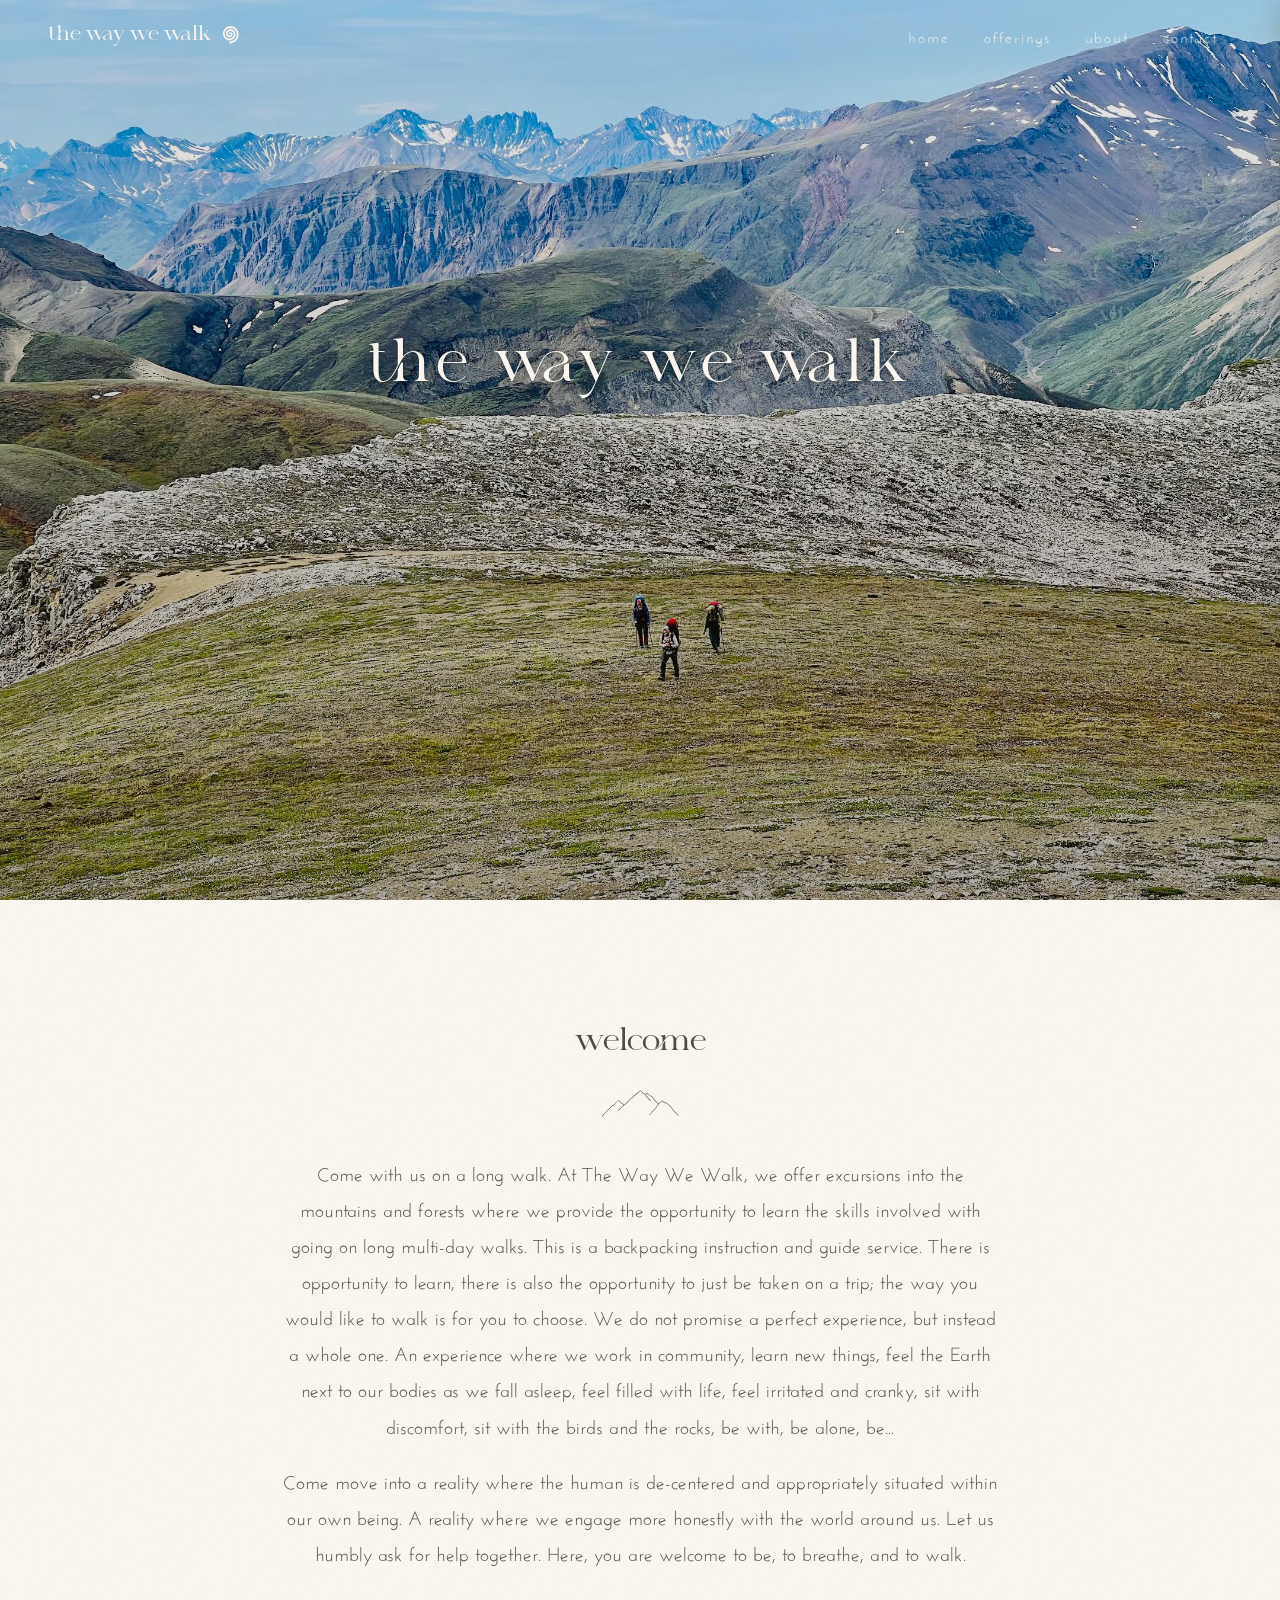
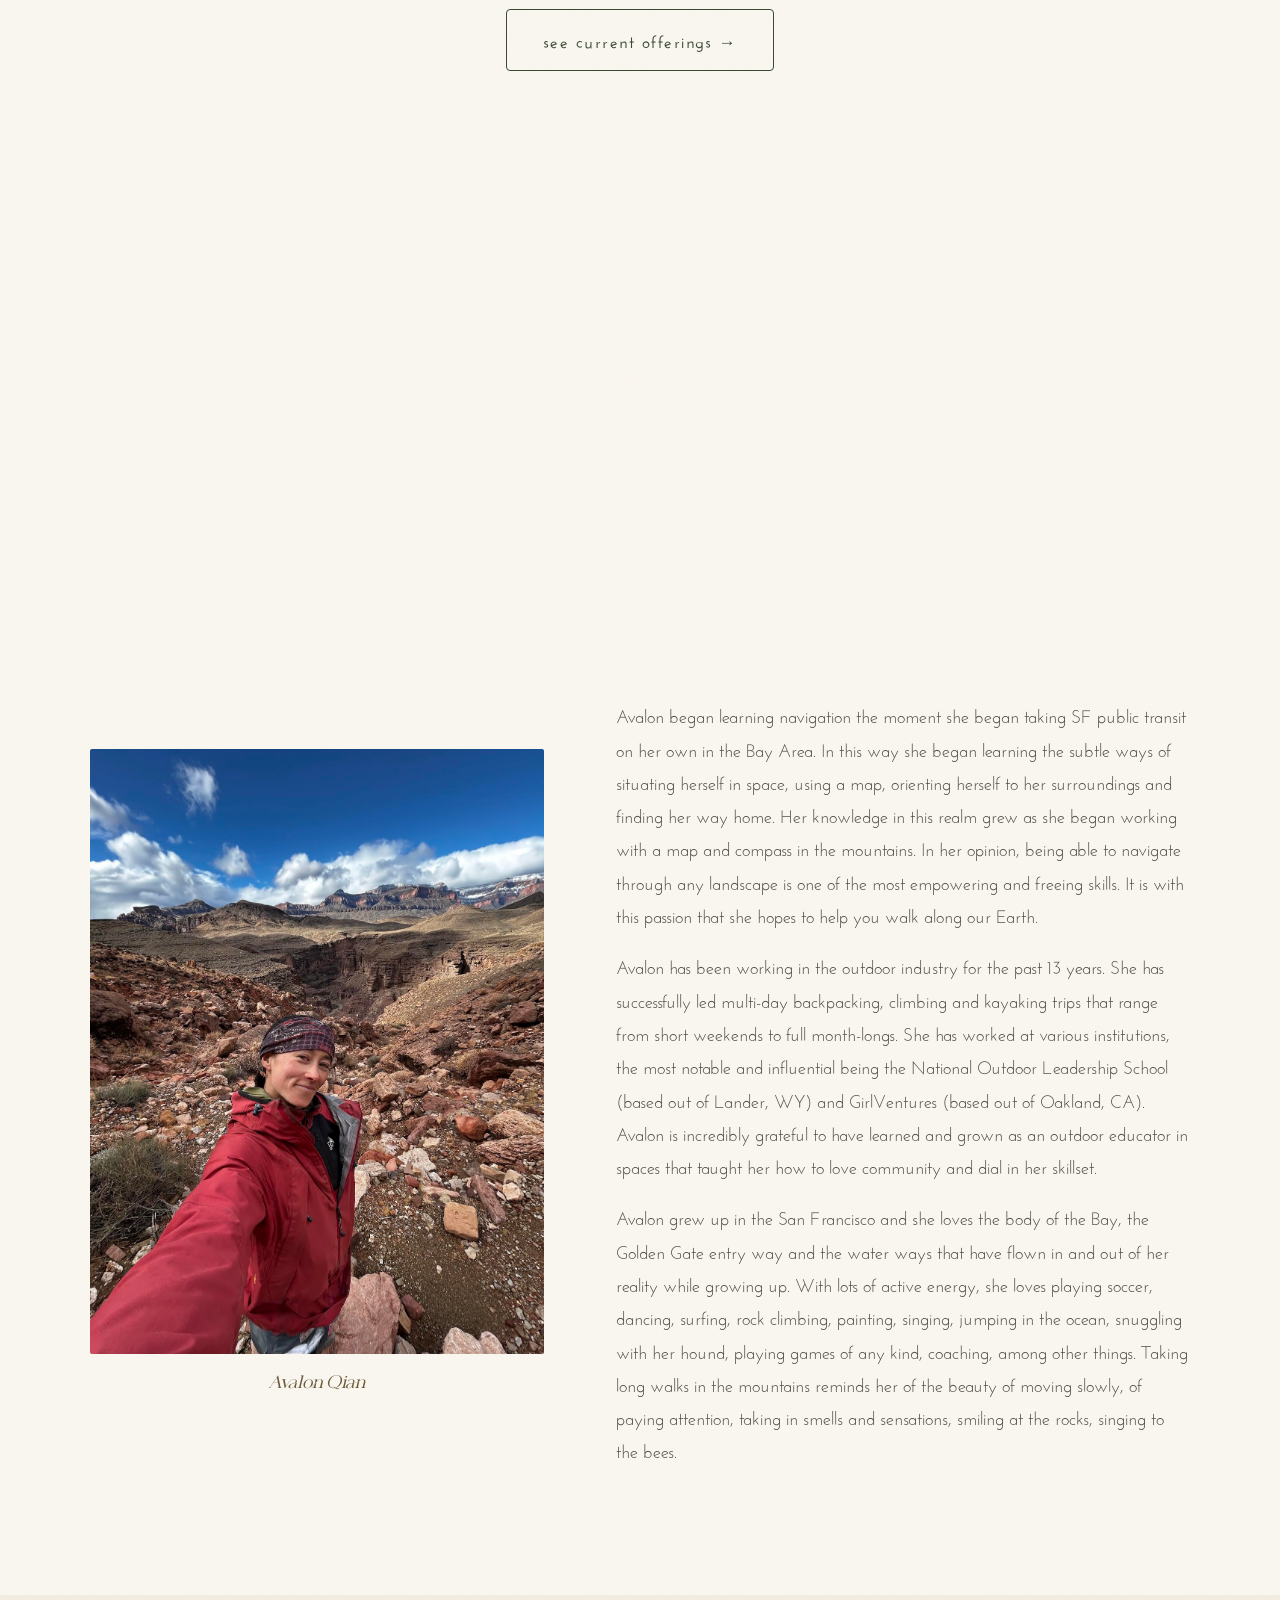
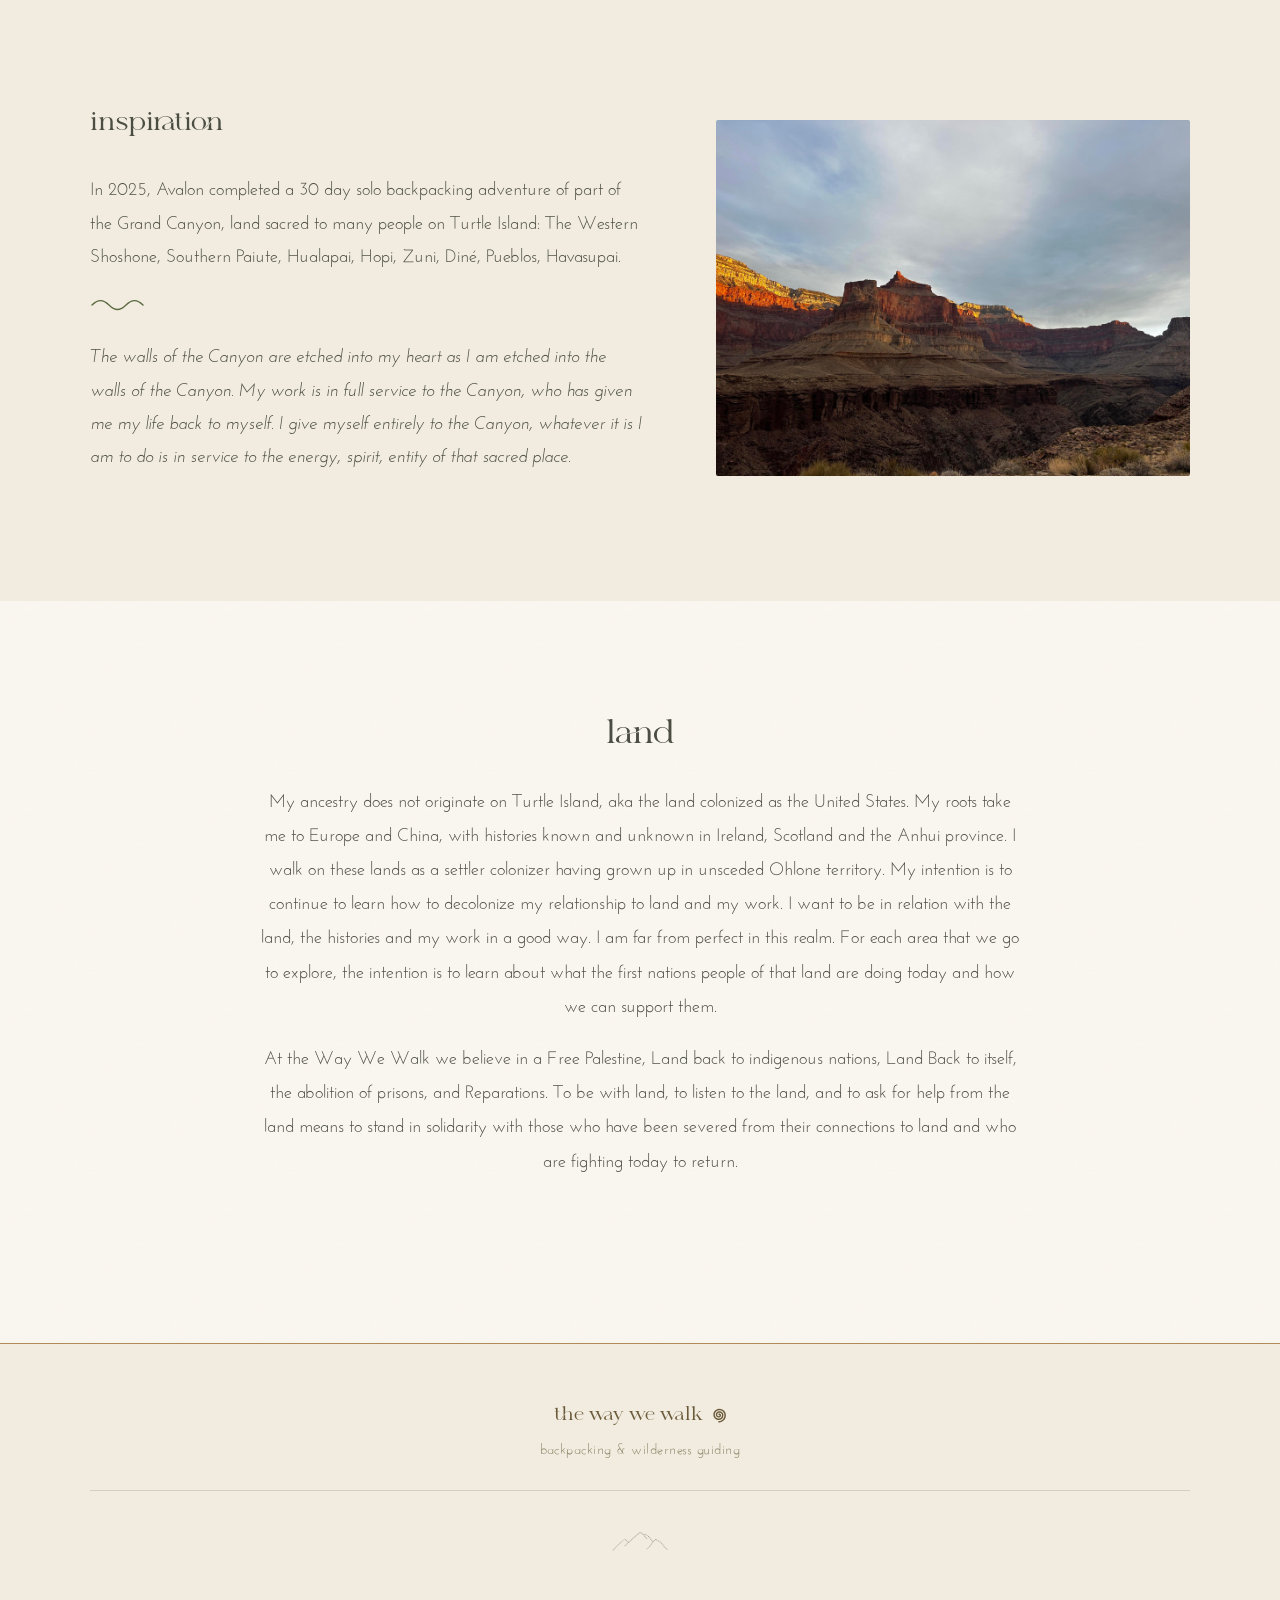
==== commit 35d4d4f7: "Redesign hero as one immersive full-bleed section, per design handoff Reverts the boxed/two-band her" ====
--- a/index.html
+++ b/index.html
@@ -20,14 +20,10 @@
     <div class="site-nav nav-fixed" id="site-nav"></div>
     <script src="js/navbar.js"></script>
 
-    <div class="hero-title-band" id="home">
-      <div class="hero-title-row">
+    <div class="parallax-band parallax-hero" id="home">
+      <div class="hero-inner">
         <div class="hero-title">the way we walk</div>
       </div>
-    </div>
-
-    <div class="hero-band">
-      <div class="parallax-band parallax-hero"></div>
     </div>
 
     <div class="section-welcome reveal" data-reveal="welcome">
--- a/style.css
+++ b/style.css
@@ -385,52 +385,34 @@
   background-size: cover;
 }
 
-/* Full-width band behind the hero photo, in the footer's tan tint —
-   shows through above the (nav-height) gap and on the sides once the
-   photo hits its own max-width below. */
-/* Big wordmark shown at the very top of the page, above the hero photo.
-   Static — no fade/scroll behavior of its own, unlike the nav below it. */
-.hero-title-band {
-  background: var(--cream);
-  padding: 40px 32px 20px;
+.parallax-hero {
+  background-image:
+    linear-gradient(180deg, rgba(38, 28, 14, 0.05) 0%, rgba(38, 28, 14, 0.32) 100%),
+    url("images/hero.jpeg");
+  background-position: 50% 25%;
+  background-size: 100% auto;
+  min-height: 100vh;
+  position: relative;
+  display: flex;
+  align-items: center;
+  justify-content: center;
   text-align: center;
 }
-.hero-title-row {
-  display: flex;
-  align-items: center;
-  justify-content: center;
-  gap: 20px;
-  flex-wrap: wrap;
+.hero-inner {
+  transform: translateY(-80px);
+  transition: opacity 0.2s linear;
 }
 .hero-title {
   font-family: "Orange Avenue", "EB Garamond", serif;
   font-feature-settings: "liga" 1, "dlig" 1;
   font-weight: 400;
-  font-size: clamp(28px, 5vw, 60px);
-  color: var(--text-body);
-  line-height: 1;
-}
-
-.hero-band {
-  background: var(--band-tint);
-}
-
-.parallax-hero {
-  background-image: url("images/hero.jpeg");
-  /* Box is slightly shorter than the photo's native aspect ratio
-     (2160x1620, 4:3) so `cover` (inherited from .parallax-band) crops a
-     bit off the bottom rather than showing the full photo — anchored to
-     the top so nothing is cropped from the top. That only computes
-     correctly against this element's own box, not the viewport, so this
-     also drops the parallax fixed-attachment effect. */
-  background-attachment: scroll;
-  background-position: center top;
-  aspect-ratio: 2160 / 1450;
-  /* Capped at the photo's native width so it's never upscaled past its
-     actual resolution (and blurry) on a wide viewport/monitor. */
-  width: 100%;
-  max-width: 1100px;
-  margin: 0 auto;
+  font-size: clamp(30px, 5vw, 58px);
+  color: #faf6ef;
+  letter-spacing: 6px;
+  line-height: 1.15;
+  text-shadow:
+    0 2px 20px rgba(0, 0, 0, 0.45),
+    0 1px 4px rgba(0, 0, 0, 0.3);
 }
 
 .parallax-about {
@@ -1050,8 +1032,16 @@
    back to normal scroll-attachment, same as the previous design.
 --------------------------------------------------------------------------- */
 @media only screen and (max-width: 768px) {
+  .parallax-hero,
   .parallax-about {
     background-attachment: scroll;
+  }
+  .parallax-hero {
+    min-height: 100vh;
+    background-position: 54% 65%;
+    background-size: cover;
+  }
+  .parallax-about {
     min-height: 320px;
     background-position: center 35%;
   }
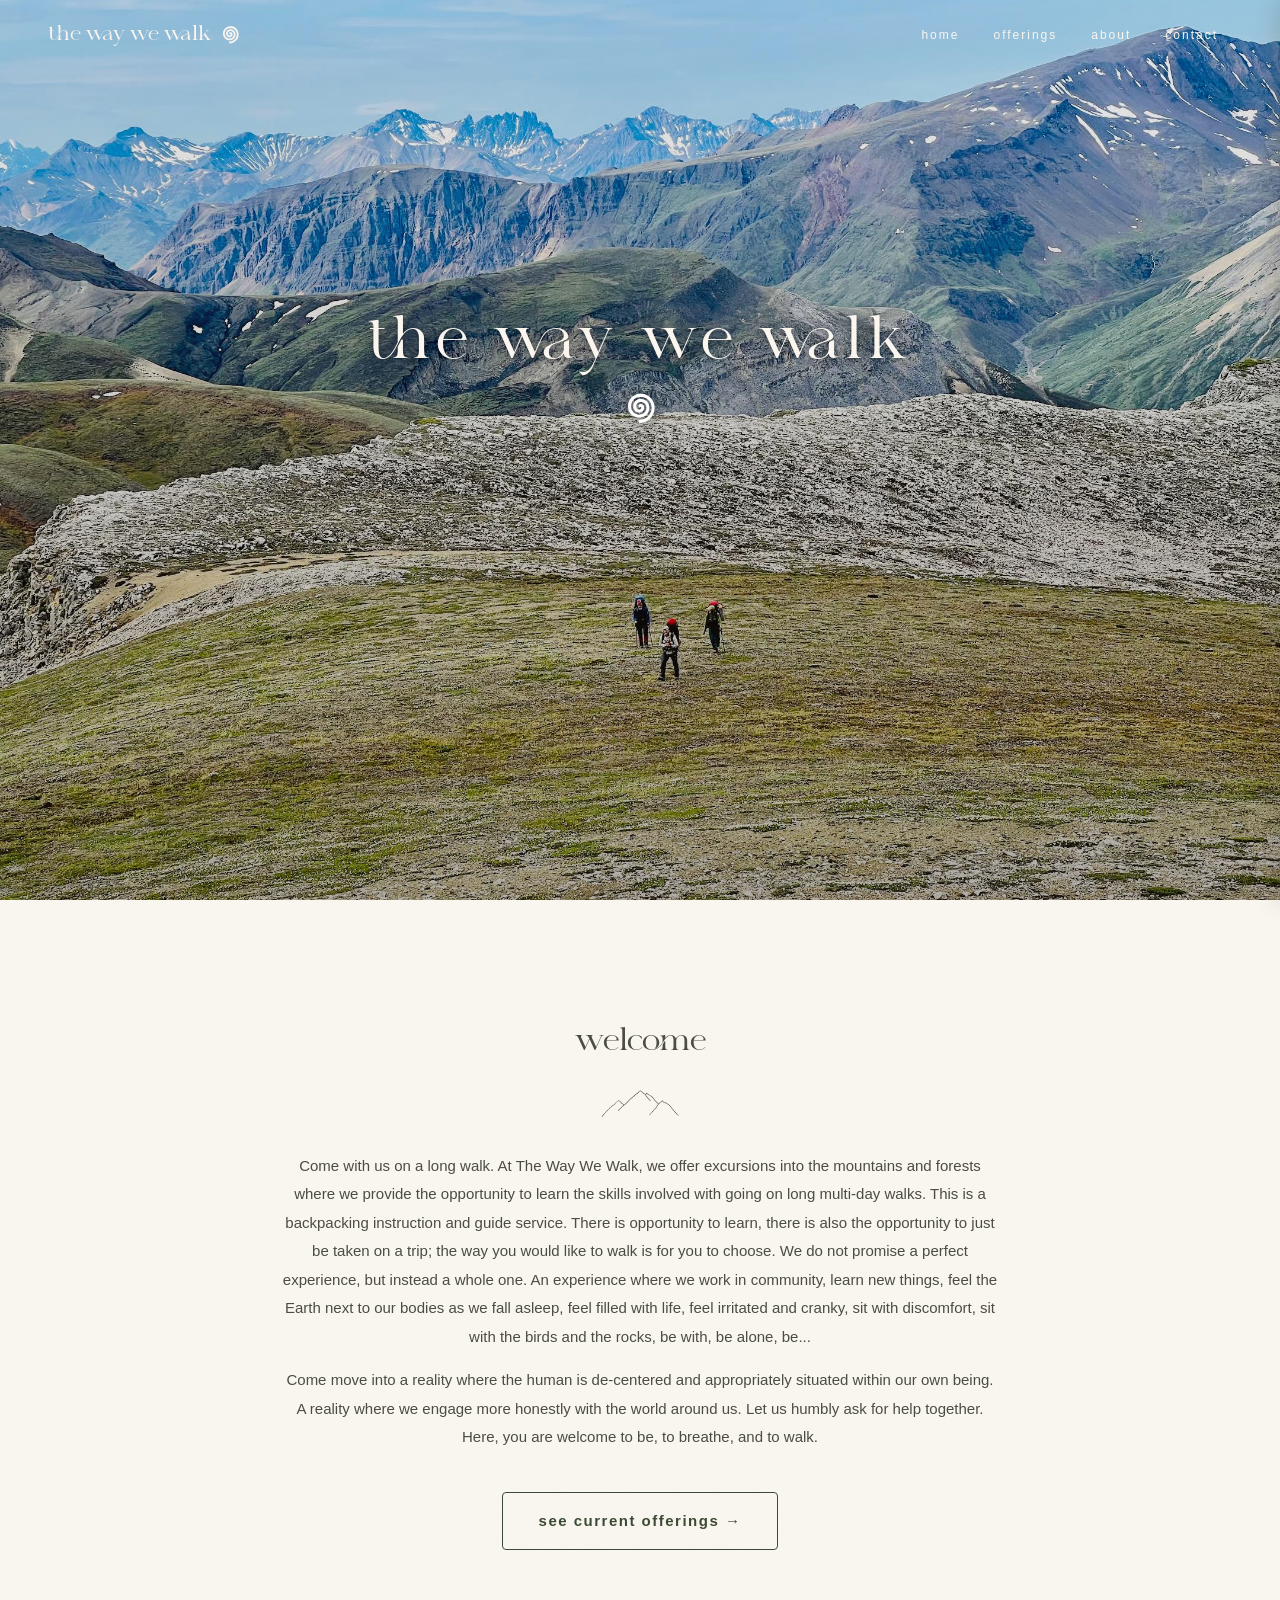
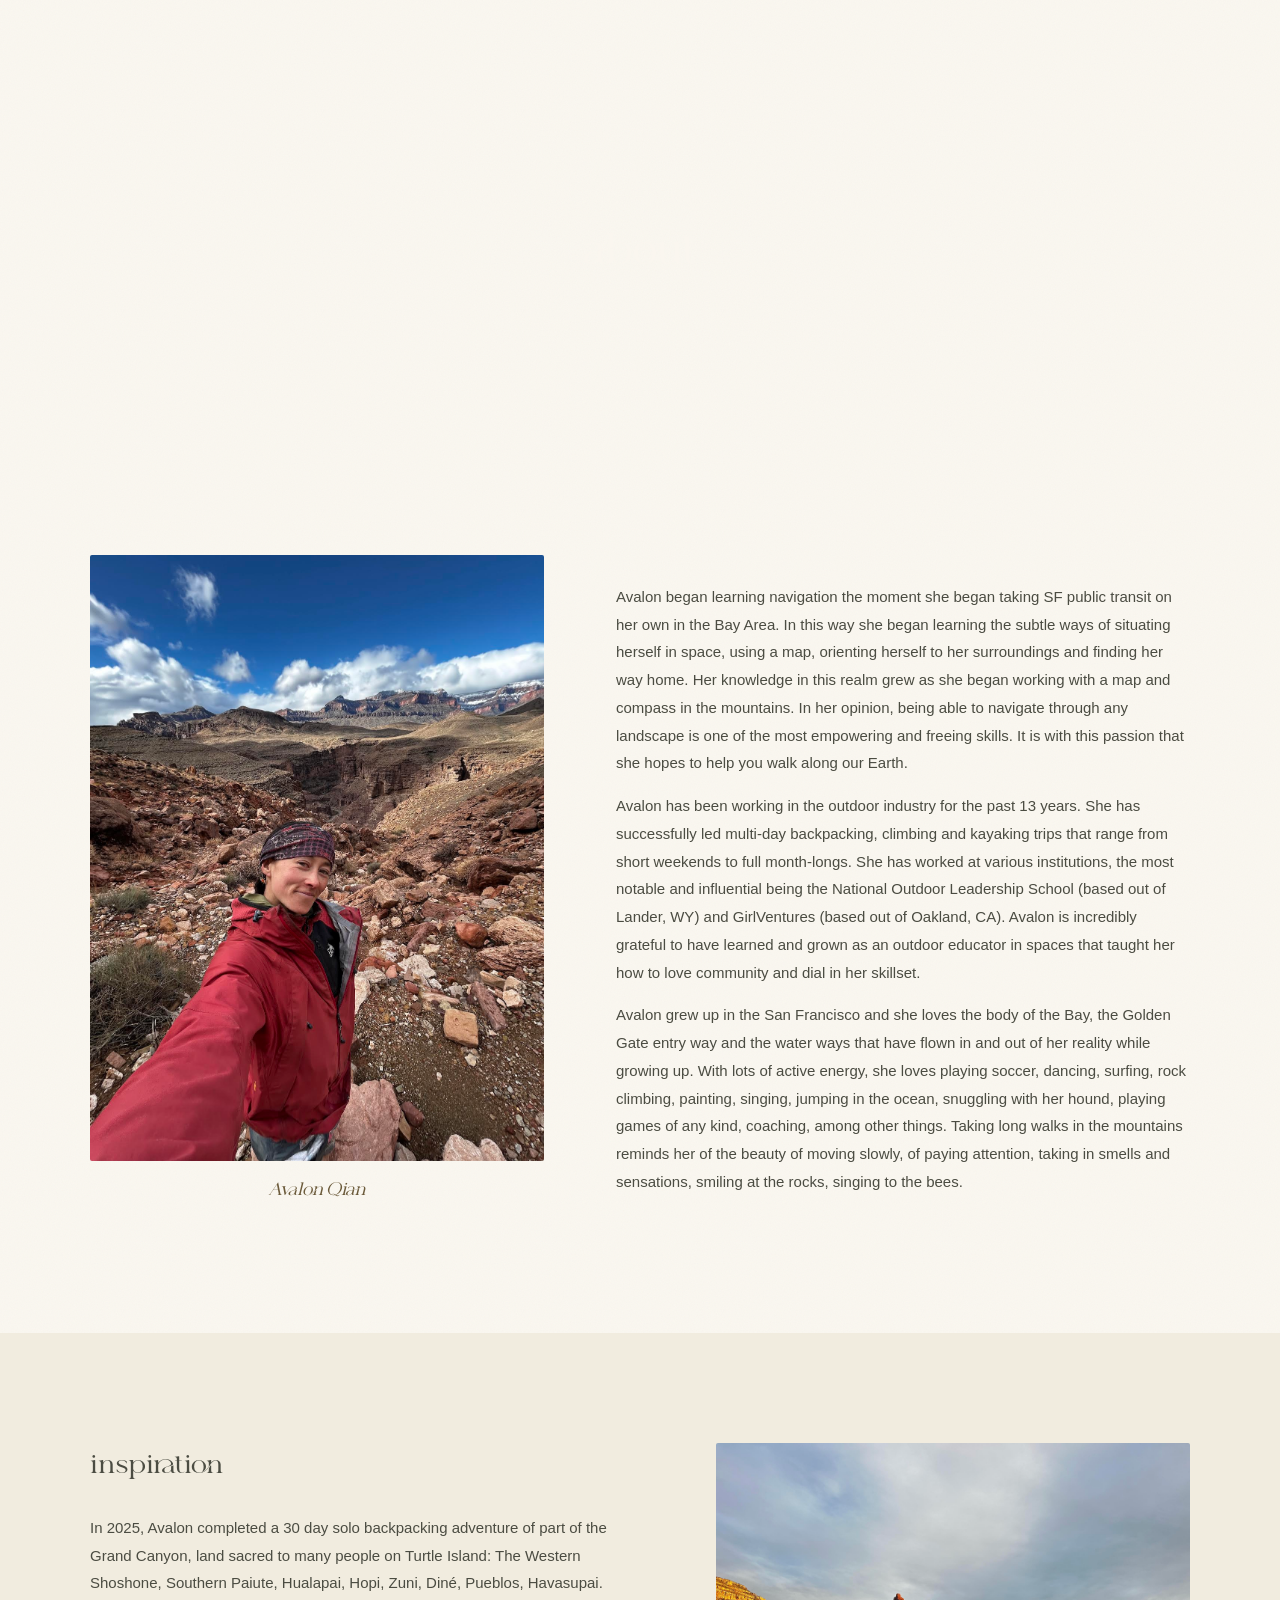
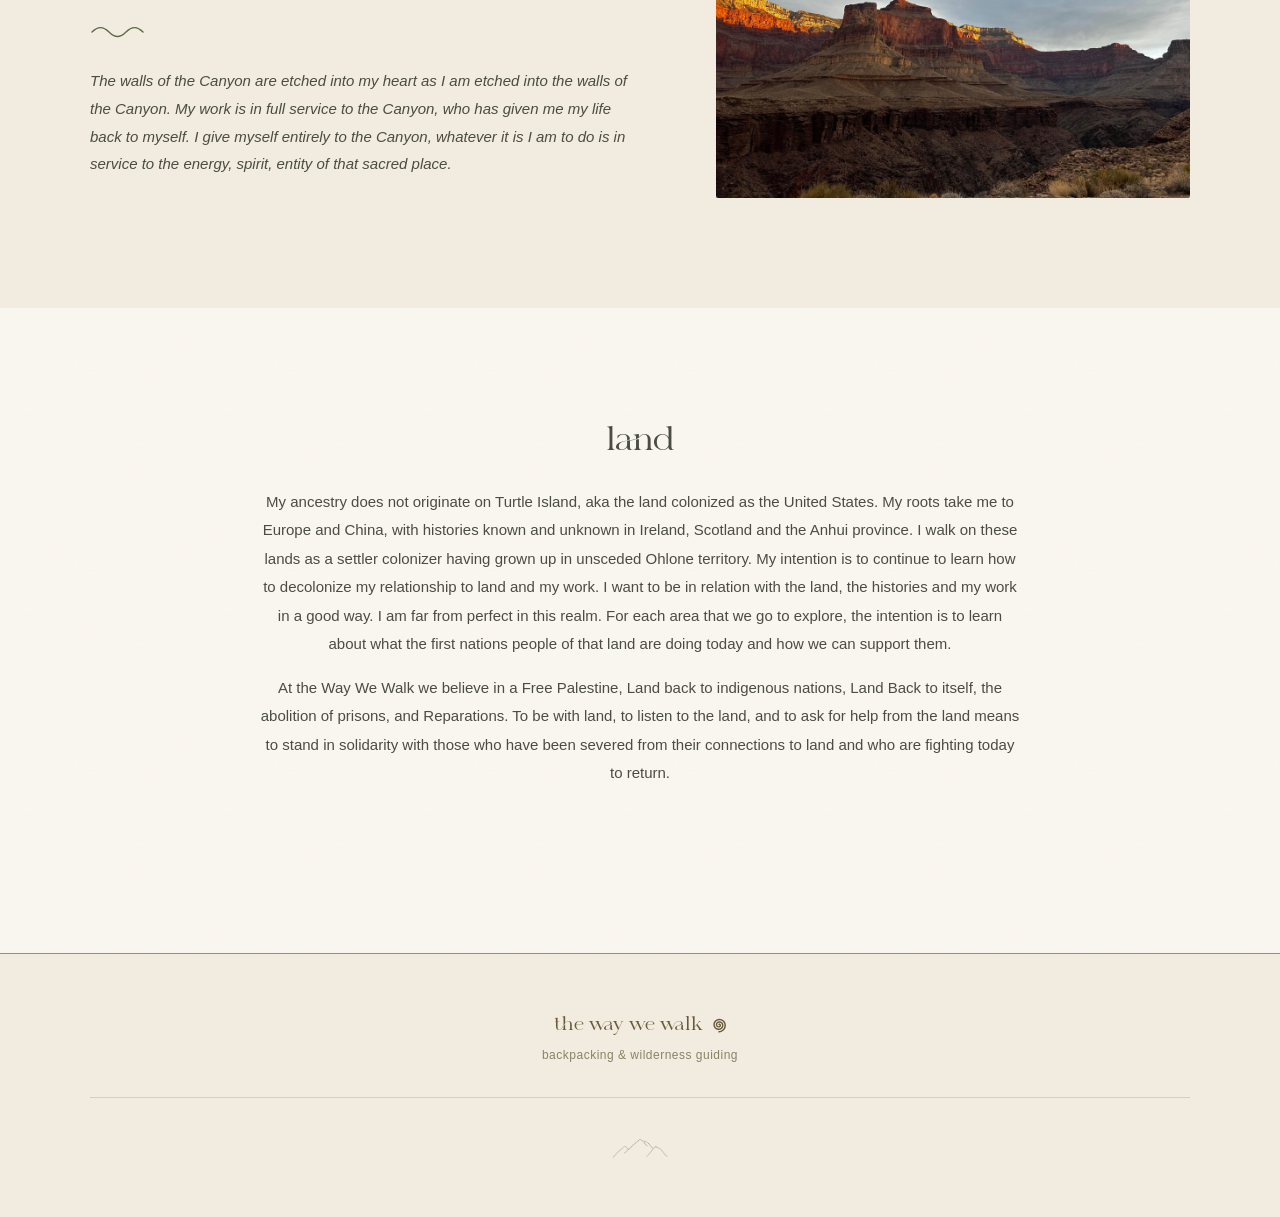
==== commit 9c38dc7c: "Add white swirl icon centered under hero title" ====
--- a/index.html
+++ b/index.html
@@ -23,6 +23,23 @@
     <div class="parallax-band parallax-hero" id="home">
       <div class="hero-inner">
         <div class="hero-title">the way we walk</div>
+        <div class="hero-swirl">
+          <svg
+            class="spiral-icon"
+            width="20"
+            height="20"
+            viewBox="0 0 20 20"
+            fill="none"
+          >
+            <path
+              d="M10.00,9.20 L10.29,9.09 L10.65,9.10 L11.02,9.26 L11.35,9.56 L11.57,10.00 L11.64,10.53 L11.52,11.10 L11.19,11.64 L10.68,12.08 L10.00,12.34 L9.23,12.37 L8.44,12.14 L7.73,11.65 L7.19,10.91 L6.89,10.00 L6.90,8.99 L7.23,7.99 L7.90,7.11 L8.85,6.46 L10.00,6.12 L11.25,6.16 L12.46,6.61 L13.51,7.45 L14.28,8.61 L14.65,10.00 L14.57,11.48 L14.01,12.91 L13.00,14.14 L11.63,15.01 L10.00,15.42 L8.28,15.30 L6.63,14.63 L5.24,13.46 L4.26,11.87 L3.81,10.00 L3.97,8.04 L4.74,6.18 L6.09,4.62 L7.90,3.53 L10.00,3.04 L12.20,3.23 L14.27,4.12 L16.00,5.64 L17.21,7.66 L17.73,10.00 L17.50,12.44 L16.50,14.72 L14.82,16.63 L12.58,17.94 L10.00,18.50"
+              stroke="currentColor"
+              stroke-width="1.8"
+              stroke-linecap="round"
+              fill="none"
+            />
+          </svg>
+        </div>
       </div>
     </div>
 
--- a/style.css
+++ b/style.css
@@ -1,8 +1,8 @@
 /* ---------------------------------------------------------------------------
    Fonts. Orange Avenue (display/headline face) is self-hosted, see fonts/.
    EB Garamond (loaded via Google Fonts in each page's <head>) stays wired in
-   as a fallback in case the demo font fails to load. Josefin Sans (body &
-   UI text) is self-hosted, see fonts/josefin-sans.
+   as a fallback in case the demo font fails to load. OpenDyslexic (body &
+   UI text) is self-hosted, see fonts/OpenDyslexic-Regular.otf.
 --------------------------------------------------------------------------- */
 @font-face {
   font-family: "Orange Avenue";
@@ -12,45 +12,10 @@
   font-display: swap;
 }
 @font-face {
-  font-family: "Josefin Sans";
-  src: url("fonts/josefin-sans/JosefinSans-Light.ttf") format("truetype");
-  font-weight: 300;
-  font-style: normal;
-  font-display: swap;
-}
-@font-face {
-  font-family: "Josefin Sans";
-  src: url("fonts/josefin-sans/JosefinSans-LightItalic.ttf") format("truetype");
-  font-weight: 300;
-  font-style: italic;
-  font-display: swap;
-}
-@font-face {
-  font-family: "Josefin Sans";
-  src: url("fonts/josefin-sans/JosefinSans-Regular.ttf") format("truetype");
+  font-family: "OpenDyslexic";
+  src: url("fonts/OpenDyslexic-Regular.otf") format("opentype");
   font-weight: 400;
   font-style: normal;
-  font-display: swap;
-}
-@font-face {
-  font-family: "Josefin Sans";
-  src: url("fonts/josefin-sans/JosefinSans-Italic.ttf") format("truetype");
-  font-weight: 400;
-  font-style: italic;
-  font-display: swap;
-}
-@font-face {
-  font-family: "Josefin Sans";
-  src: url("fonts/josefin-sans/JosefinSans-SemiBold.ttf") format("truetype");
-  font-weight: 600;
-  font-style: normal;
-  font-display: swap;
-}
-@font-face {
-  font-family: "Josefin Sans";
-  src: url("fonts/josefin-sans/JosefinSans-SemiBoldItalic.ttf") format("truetype");
-  font-weight: 600;
-  font-style: italic;
   font-display: swap;
 }
 
@@ -92,8 +57,8 @@
 body {
   margin: 0;
   height: 100%;
-  font-family: "Josefin Sans", sans-serif;
-  font-size: 17px;
+  font-family: "OpenDyslexic", sans-serif;
+  font-size: 15px;
   line-height: 1.6;
   color: var(--text-primary);
   /* Explicit, since a top-level tab defaults unstyled areas to opaque white
@@ -233,7 +198,7 @@
   height: 100%;
   box-sizing: border-box;
   padding: 0 14px;
-  font-size: 15px;
+  font-size: 12px;
   letter-spacing: 2px;
   transition:
     color 0.3s ease,
@@ -351,7 +316,7 @@
 }
 .nav-drawer-links a {
   padding: 16px 12px;
-  font-size: 15px;
+  font-size: 12px;
   letter-spacing: 1.5px;
   color: var(--text-body);
   border-bottom: 1px solid rgba(107, 90, 58, 0.08);
@@ -413,6 +378,17 @@
   text-shadow:
     0 2px 20px rgba(0, 0, 0, 0.45),
     0 1px 4px rgba(0, 0, 0, 0.3);
+}
+.hero-swirl {
+  display: flex;
+  justify-content: center;
+  margin-top: 12px;
+  color: #ffffff;
+  filter: drop-shadow(0 2px 8px rgba(0, 0, 0, 0.4));
+}
+.hero-swirl .spiral-icon {
+  width: 34px;
+  height: 34px;
 }
 
 .parallax-about {
@@ -490,7 +466,7 @@
 --------------------------------------------------------------------------- */
 .btn {
   display: inline-block;
-  font-family: "Josefin Sans", sans-serif;
+  font-family: "OpenDyslexic", sans-serif;
   text-decoration: none;
   cursor: pointer;
   border-radius: 4px;
@@ -510,7 +486,7 @@
   border: 1px solid var(--forest);
   color: var(--forest);
   background: transparent;
-  font-size: 17px;
+  font-size: 15px;
   font-weight: 600;
   letter-spacing: 1.5px;
 }
@@ -572,7 +548,7 @@
   height: auto;
 }
 .section-welcome p {
-  font-size: 19px;
+  font-size: 15px;
   line-height: 1.9;
   color: var(--text-body);
 }
@@ -616,7 +592,7 @@
   flex: 1 1 460px;
 }
 .about-text p {
-  font-size: 18px;
+  font-size: 15px;
   line-height: 1.85;
   color: var(--text-body);
 }
@@ -655,7 +631,7 @@
   color: var(--text-body);
 }
 .inspiration-text p {
-  font-size: 18px;
+  font-size: 15px;
   line-height: 1.85;
   color: var(--text-body);
   margin-top: 24px;
@@ -694,7 +670,7 @@
   color: var(--text-body);
 }
 .section-land p {
-  font-size: 18px;
+  font-size: 15px;
   line-height: 1.9;
   color: var(--text-body);
 }
@@ -725,8 +701,8 @@
   border-bottom: 1px solid var(--input-line);
   background: transparent;
   padding: 8px 2px;
-  font-family: "Josefin Sans", sans-serif;
-  font-size: 18px;
+  font-family: "OpenDyslexic", sans-serif;
+  font-size: 15px;
   color: var(--text-primary);
   outline: none;
 }
@@ -768,7 +744,7 @@
   transform: translateY(-2px);
 }
 .footer-tagline {
-  font-size: 14px;
+  font-size: 12px;
   letter-spacing: 0.5px;
   color: var(--muted-3);
   margin-top: 10px;
@@ -874,7 +850,7 @@
   color: var(--gold);
 }
 .trip-desc {
-  font-size: 16px;
+  font-size: 14px;
   line-height: 1.75;
   color: var(--text-body);
   margin: 20px 0 0;
@@ -905,7 +881,7 @@
   margin-top: 8px;
 }
 .trip-header-tagline {
-  font-size: 19px;
+  font-size: 16px;
   font-style: italic;
   color: var(--text-body);
   margin-top: 20px;
@@ -929,7 +905,7 @@
   margin-bottom: 10px;
 }
 .trip-glance-value {
-  font-size: 17px;
+  font-size: 15px;
   color: var(--text-primary);
 }
 
@@ -959,7 +935,7 @@
   flex: 6 1 400px;
 }
 .trip-what-text p {
-  font-size: 18px;
+  font-size: 15px;
   line-height: 1.85;
   color: var(--text-body);
 }
@@ -1019,7 +995,7 @@
   margin: 0 auto 28px;
 }
 .thankyou-content p {
-  font-size: 18px;
+  font-size: 15px;
   line-height: 1.8;
   color: var(--text-body);
 }
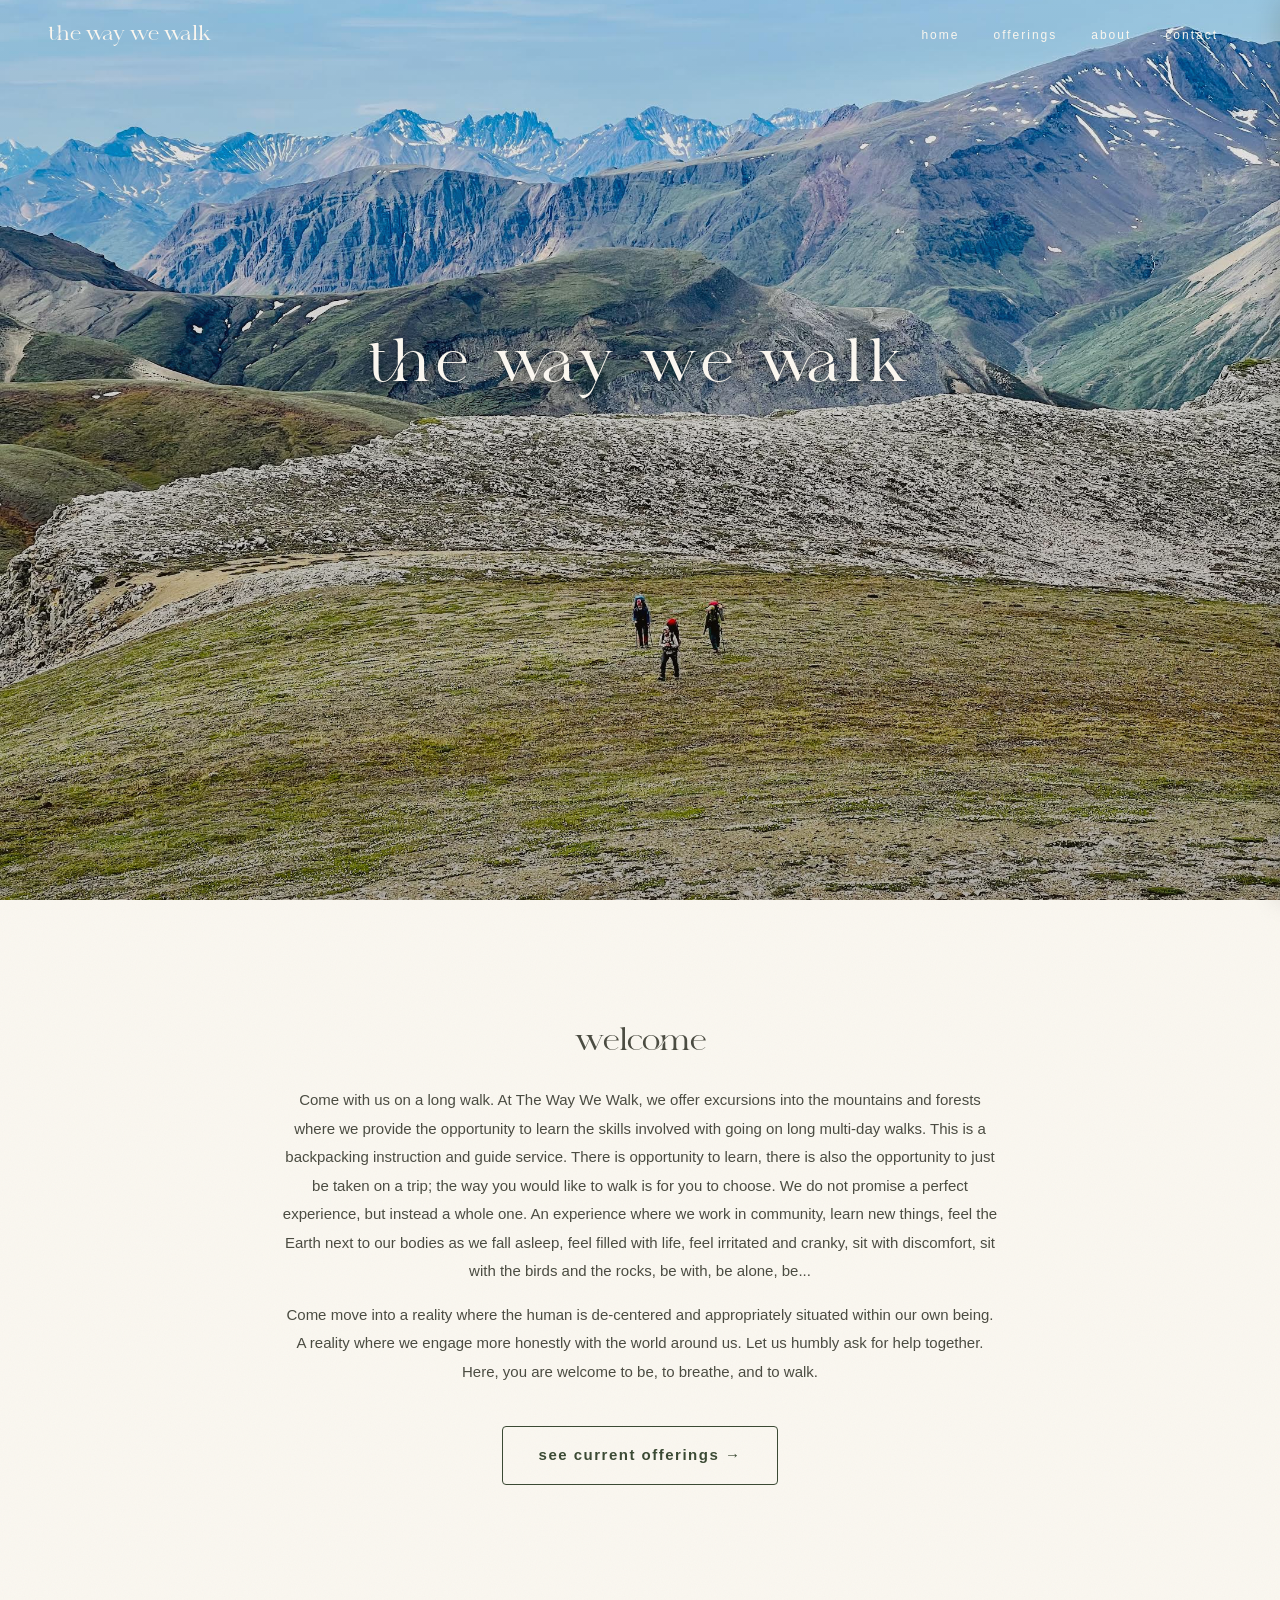
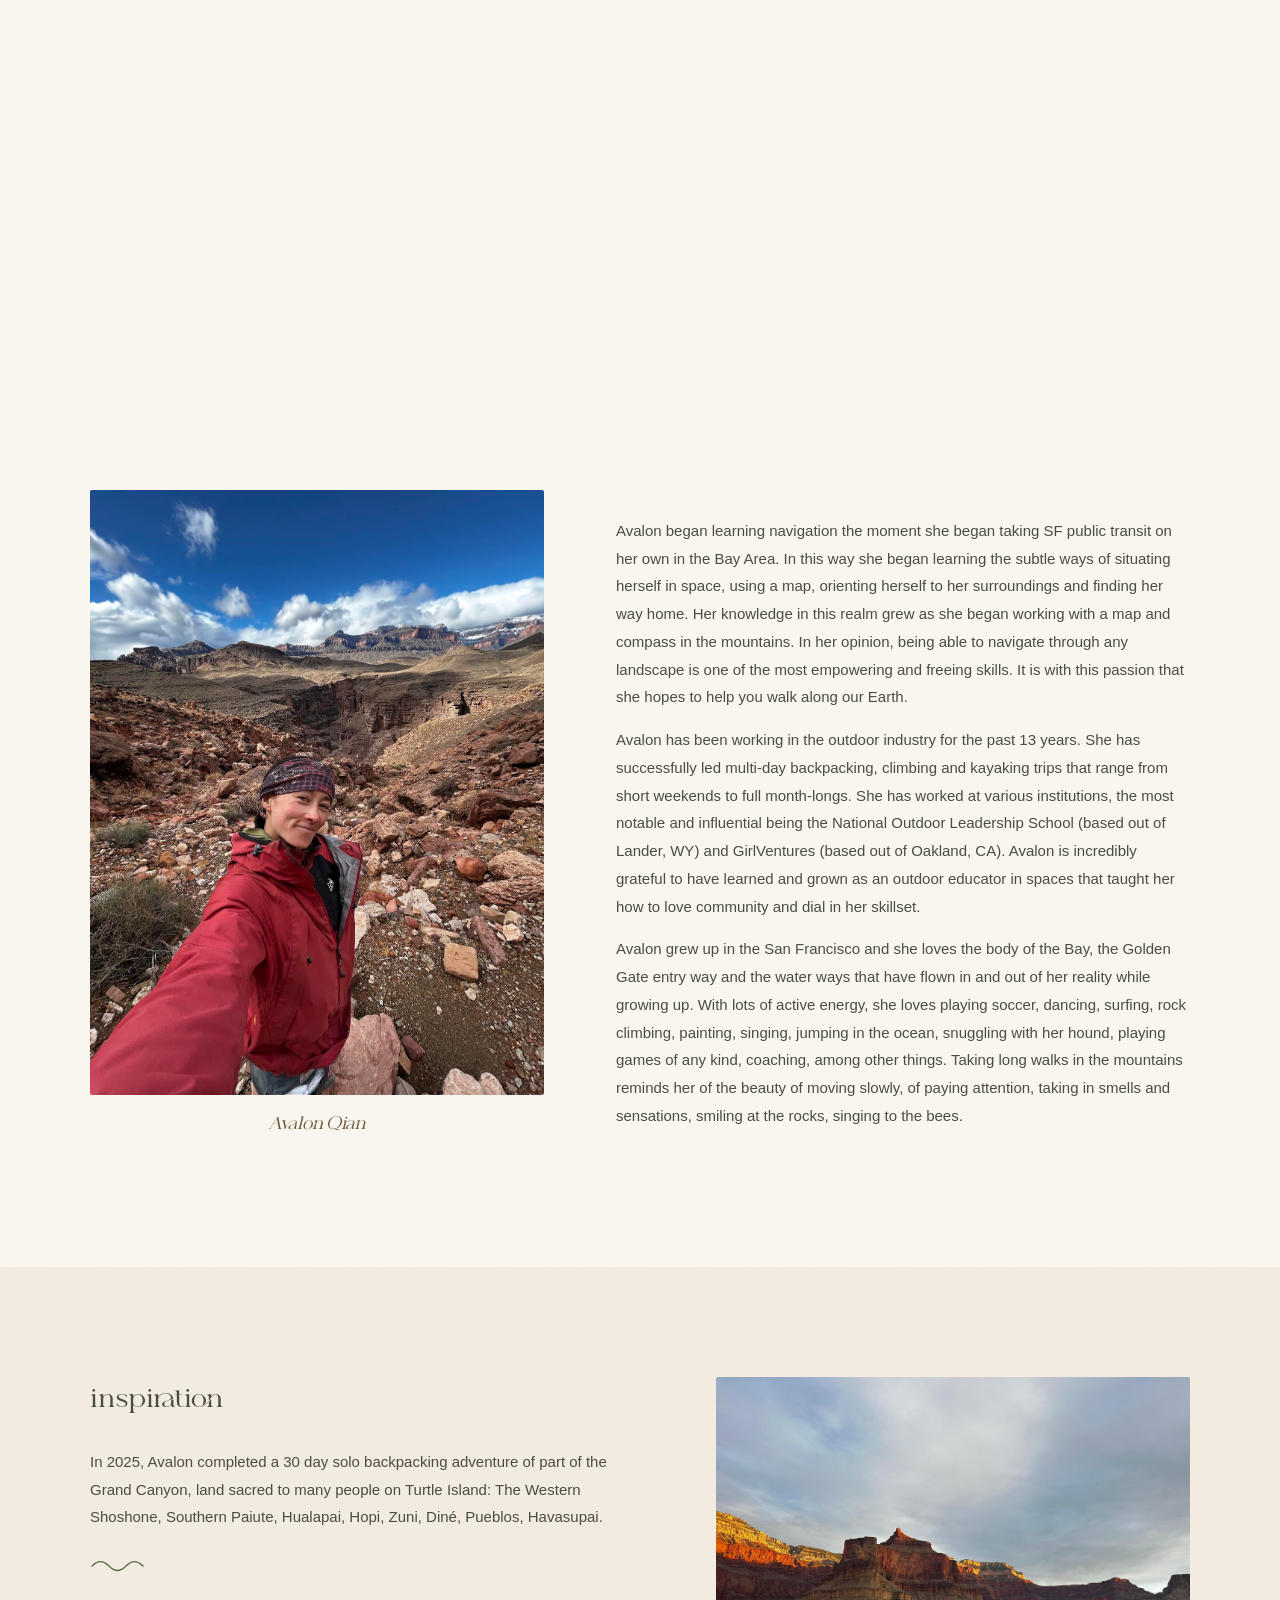
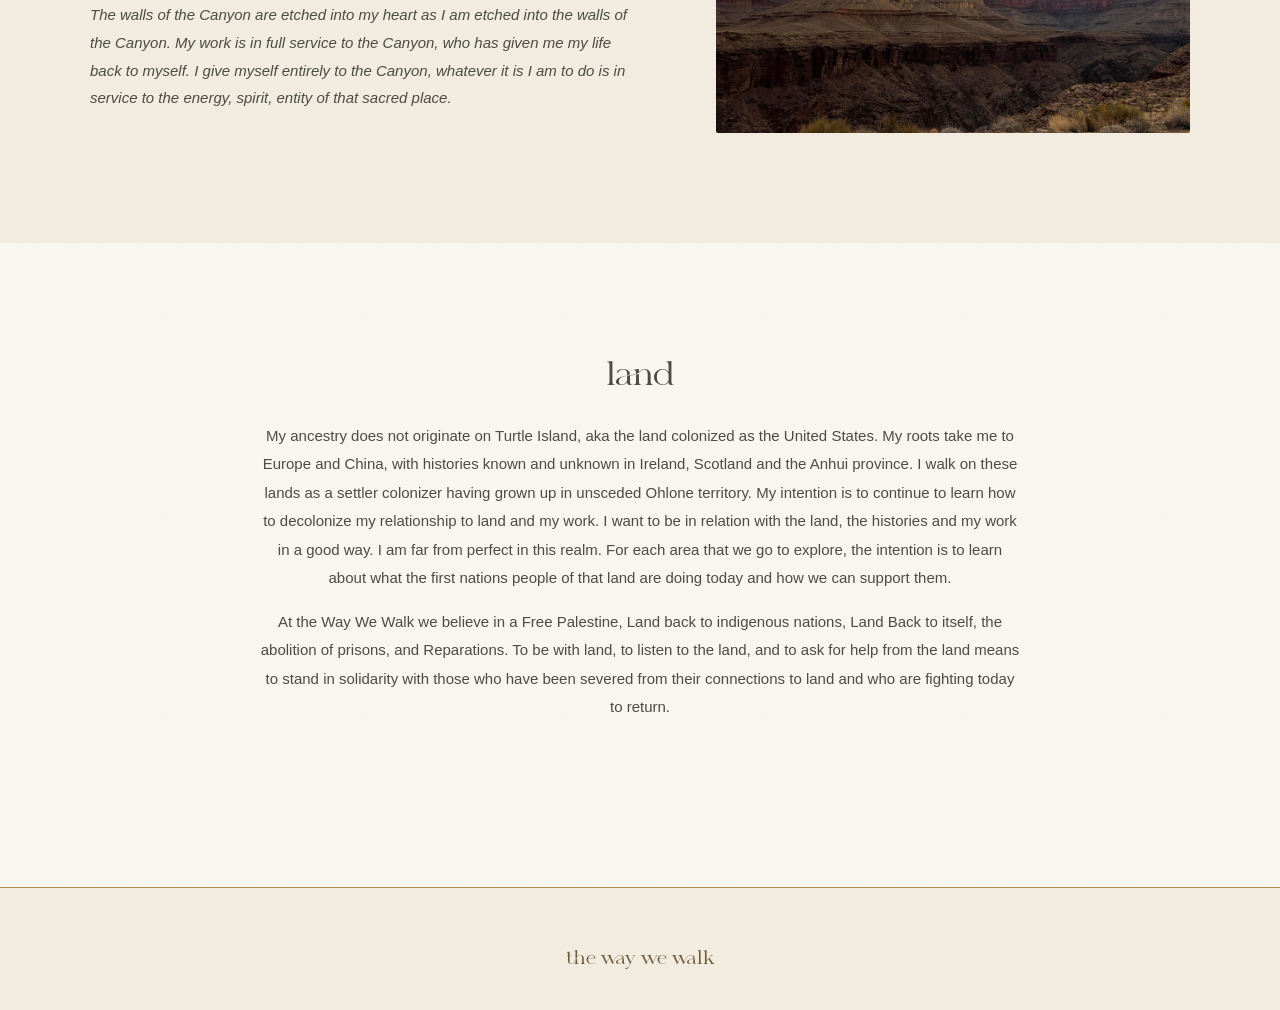
==== commit 2435bd87: "Remove spiral/mountain decals and footer tagline; add UserWay widget site-wide Drops the decorative " ====
--- a/index.html
+++ b/index.html
@@ -14,6 +14,7 @@
       type="image/svg+xml"
       href="data:image/svg+xml,<svg xmlns='http://www.w3.org/2000/svg' viewBox='0 0 20 20'><rect width='20' height='20' rx='4' fill='%23FAF7F0'/><path d='M10.00,9.20 L10.29,9.09 L10.65,9.10 L11.02,9.26 L11.35,9.56 L11.57,10.00 L11.64,10.53 L11.52,11.10 L11.19,11.64 L10.68,12.08 L10.00,12.34 L9.23,12.37 L8.44,12.14 L7.73,11.65 L7.19,10.91 L6.89,10.00 L6.90,8.99 L7.23,7.99 L7.90,7.11 L8.85,6.46 L10.00,6.12 L11.25,6.16 L12.46,6.61 L13.51,7.45 L14.28,8.61 L14.65,10.00 L14.57,11.48 L14.01,12.91 L13.00,14.14 L11.63,15.01 L10.00,15.42 L8.28,15.30 L6.63,14.63 L5.24,13.46 L4.26,11.87 L3.81,10.00 L3.97,8.04 L4.74,6.18 L6.09,4.62 L7.90,3.53 L10.00,3.04 L12.20,3.23 L14.27,4.12 L16.00,5.64 L17.21,7.66 L17.73,10.00 L17.50,12.44 L16.50,14.72 L14.82,16.63 L12.58,17.94 L10.00,18.50' stroke='%232A2A24' stroke-width='1.7' stroke-linecap='round' fill='none'/></svg>"
     />
+    <script src="https://cdn.userway.org/widget.js" data-account="0WvC8qDpOY" data-position="3"></script>
   </head>
   <body class="textured">
     <!-- Navbar is injected by navbar.js (shared across pages). -->
@@ -23,32 +24,12 @@
     <div class="parallax-band parallax-hero" id="home">
       <div class="hero-inner">
         <div class="hero-title">the way we walk</div>
-        <div class="hero-swirl">
-          <svg
-            class="spiral-icon"
-            width="20"
-            height="20"
-            viewBox="0 0 20 20"
-            fill="none"
-          >
-            <path
-              d="M10.00,9.20 L10.29,9.09 L10.65,9.10 L11.02,9.26 L11.35,9.56 L11.57,10.00 L11.64,10.53 L11.52,11.10 L11.19,11.64 L10.68,12.08 L10.00,12.34 L9.23,12.37 L8.44,12.14 L7.73,11.65 L7.19,10.91 L6.89,10.00 L6.90,8.99 L7.23,7.99 L7.90,7.11 L8.85,6.46 L10.00,6.12 L11.25,6.16 L12.46,6.61 L13.51,7.45 L14.28,8.61 L14.65,10.00 L14.57,11.48 L14.01,12.91 L13.00,14.14 L11.63,15.01 L10.00,15.42 L8.28,15.30 L6.63,14.63 L5.24,13.46 L4.26,11.87 L3.81,10.00 L3.97,8.04 L4.74,6.18 L6.09,4.62 L7.90,3.53 L10.00,3.04 L12.20,3.23 L14.27,4.12 L16.00,5.64 L17.21,7.66 L17.73,10.00 L17.50,12.44 L16.50,14.72 L14.82,16.63 L12.58,17.94 L10.00,18.50"
-              stroke="currentColor"
-              stroke-width="1.8"
-              stroke-linecap="round"
-              fill="none"
-            />
-          </svg>
-        </div>
       </div>
     </div>
 
     <div class="section-welcome reveal" data-reveal="welcome">
       <div class="section-welcome-heading">
         <div class="section-welcome-heading-text">welcome</div>
-        <div class="welcome-mountain">
-          <img src="images/mountain-outline.png" alt="mountain outline" width="90" />
-        </div>
       </div>
       <p>
         Come with us on a long walk. At The Way We Walk, we offer excursions
@@ -179,10 +160,7 @@
 
     <footer class="site-footer">
       <div class="footer-inner">
-        <div class="footer-wordmark">the way we walk<svg width="16" height="16" viewBox="0 0 20 20" fill="none" style="flex-shrink: 0;"><path d="M10.00,9.20 L10.29,9.09 L10.65,9.10 L11.02,9.26 L11.35,9.56 L11.57,10.00 L11.64,10.53 L11.52,11.10 L11.19,11.64 L10.68,12.08 L10.00,12.34 L9.23,12.37 L8.44,12.14 L7.73,11.65 L7.19,10.91 L6.89,10.00 L6.90,8.99 L7.23,7.99 L7.90,7.11 L8.85,6.46 L10.00,6.12 L11.25,6.16 L12.46,6.61 L13.51,7.45 L14.28,8.61 L14.65,10.00 L14.57,11.48 L14.01,12.91 L13.00,14.14 L11.63,15.01 L10.00,15.42 L8.28,15.30 L6.63,14.63 L5.24,13.46 L4.26,11.87 L3.81,10.00 L3.97,8.04 L4.74,6.18 L6.09,4.62 L7.90,3.53 L10.00,3.04 L12.20,3.23 L14.27,4.12 L16.00,5.64 L17.21,7.66 L17.73,10.00 L17.50,12.44 L16.50,14.72 L14.82,16.63 L12.58,17.94 L10.00,18.50" stroke="currentColor" stroke-width="1.8" stroke-linecap="round" fill="none" /></svg></div>
-        <p class="footer-tagline">backpacking &amp; wilderness guiding</p>
-        <div class="footer-divider"></div>
-        <img class="footer-mountain" src="images/mountain-outline.png" alt="mountain outline" />
+        <div class="footer-wordmark">the way we walk</div>
       </div>
     </footer>
     <script src="js/script.js"></script>
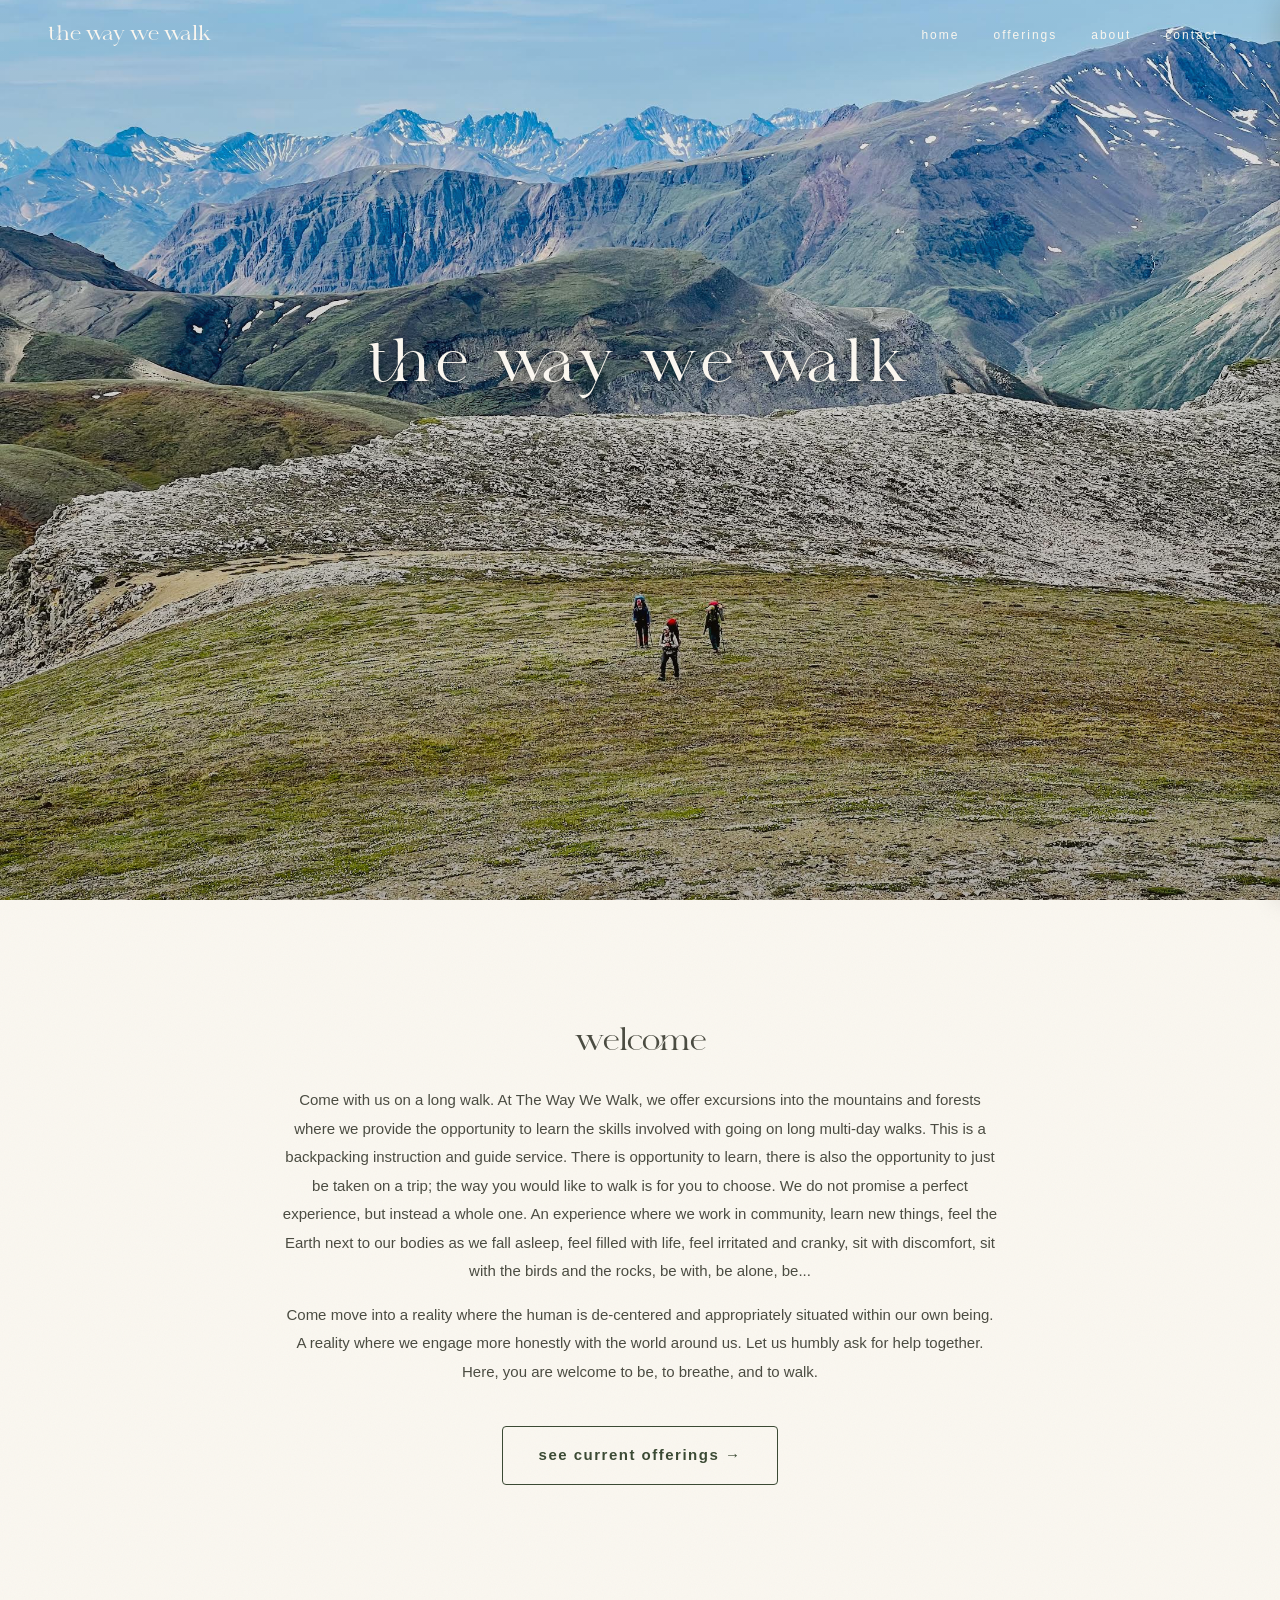
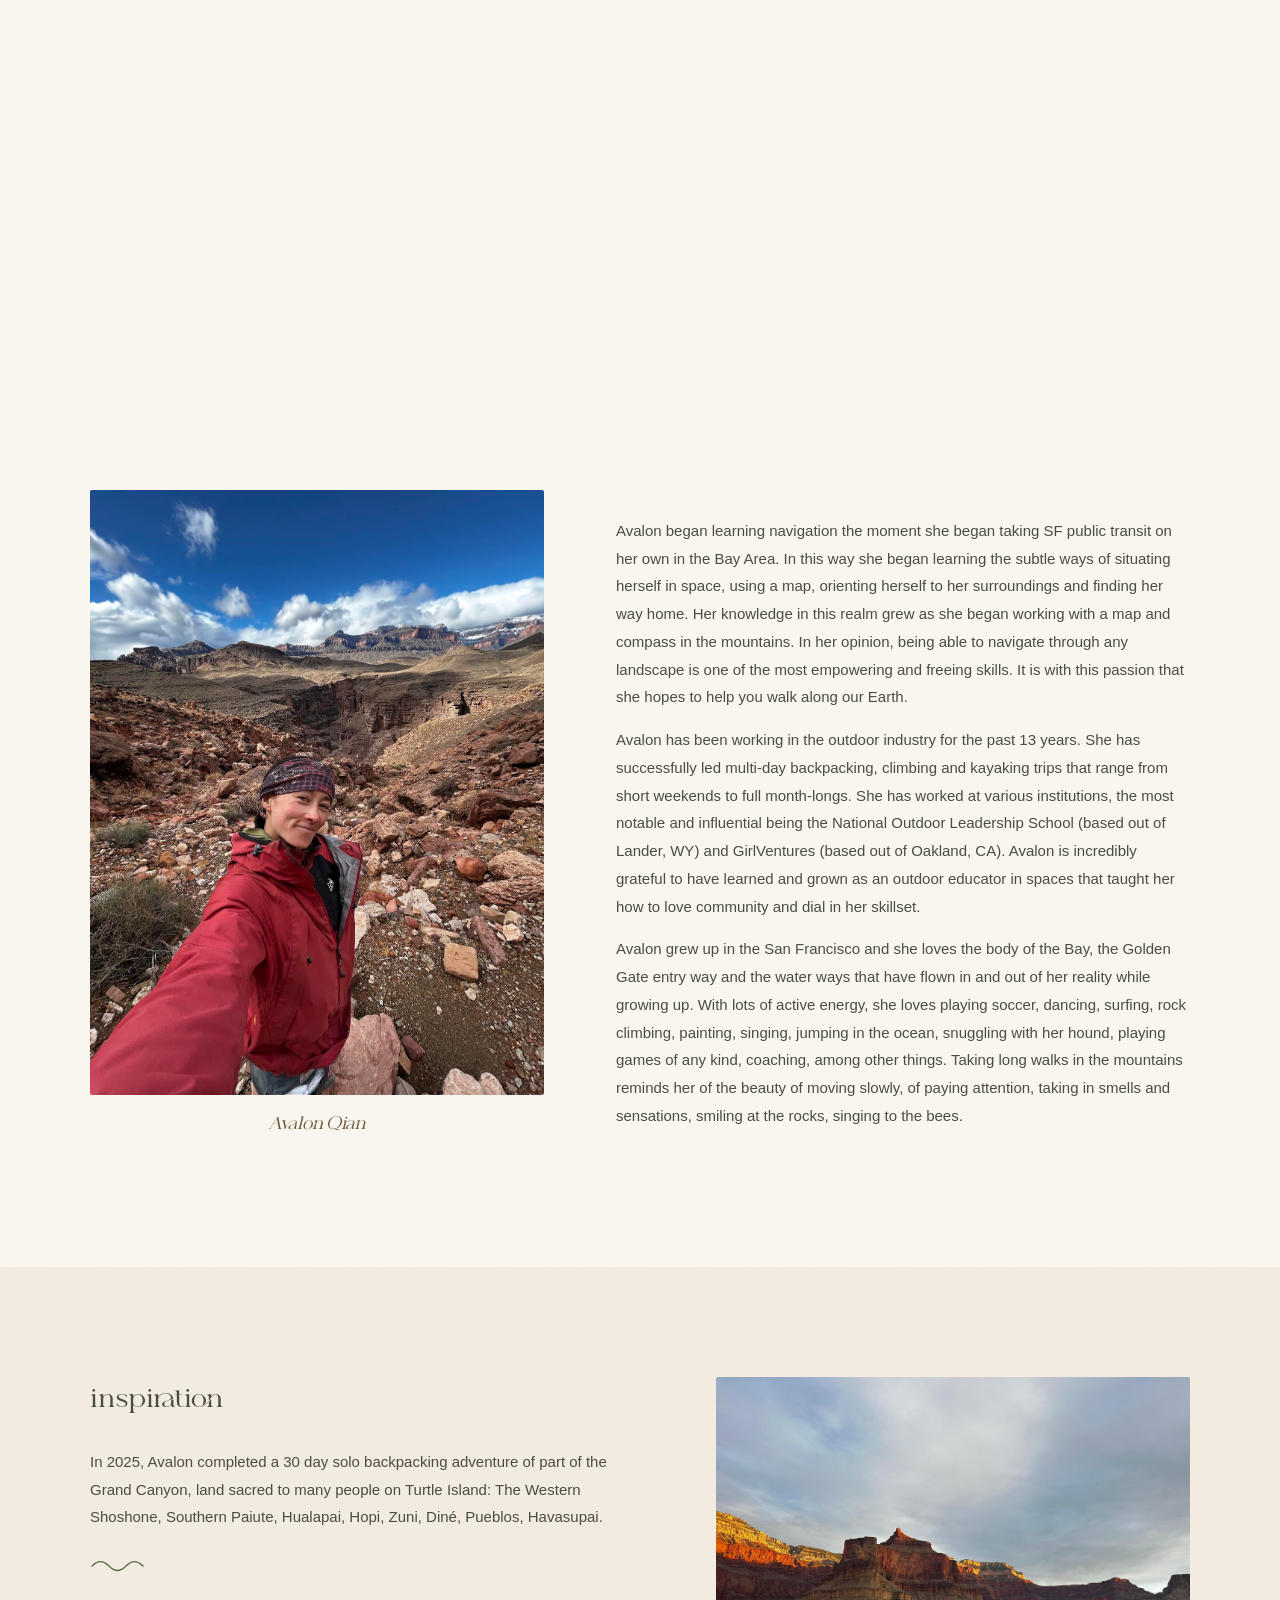
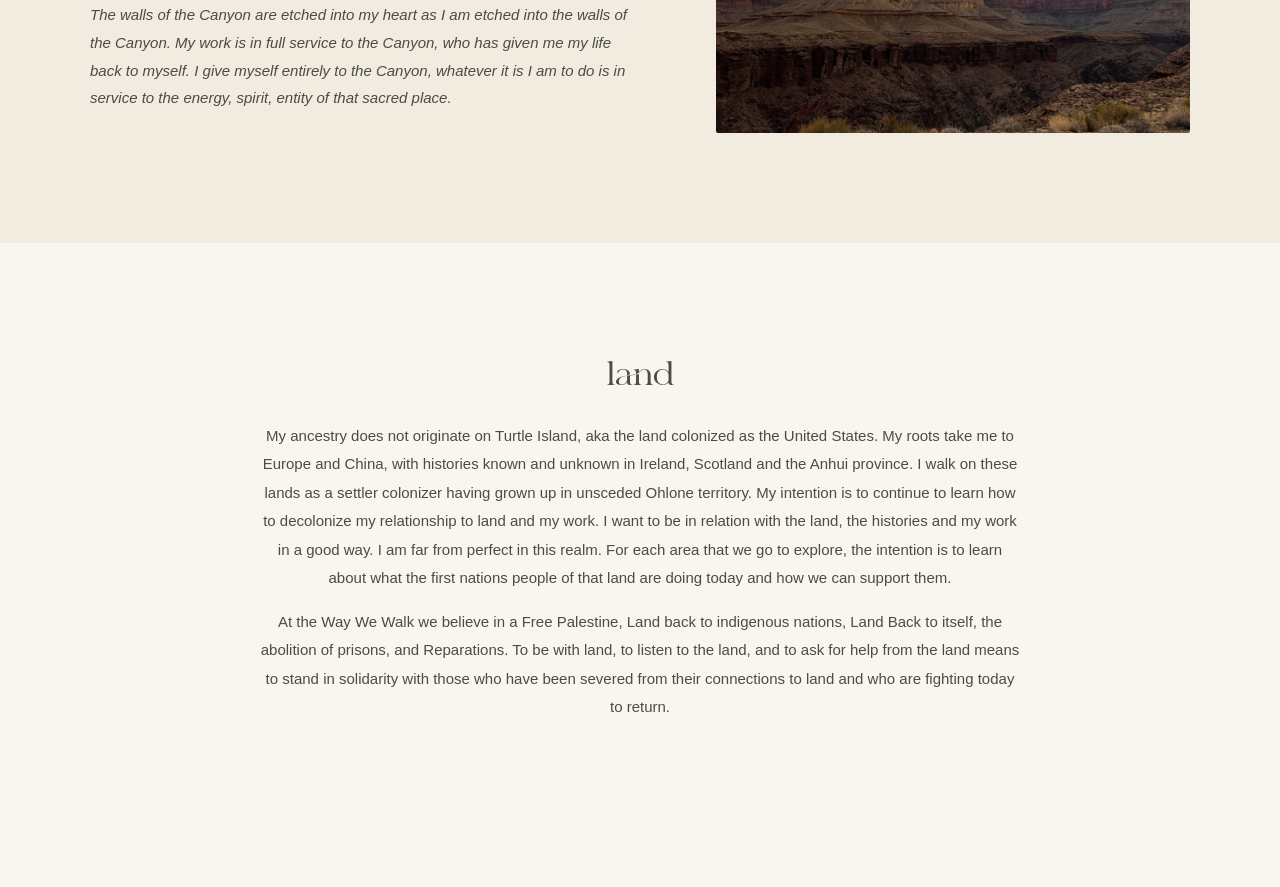
==== commit 28c53040: "Remove site footer entirely Follows up the earlier decal/tagline cleanup; the footer only contained " ====
--- a/index.html
+++ b/index.html
@@ -158,11 +158,6 @@
       </p>
     </div>
 
-    <footer class="site-footer">
-      <div class="footer-inner">
-        <div class="footer-wordmark">the way we walk</div>
-      </div>
-    </footer>
     <script src="js/script.js"></script>
   </body>
 </html>
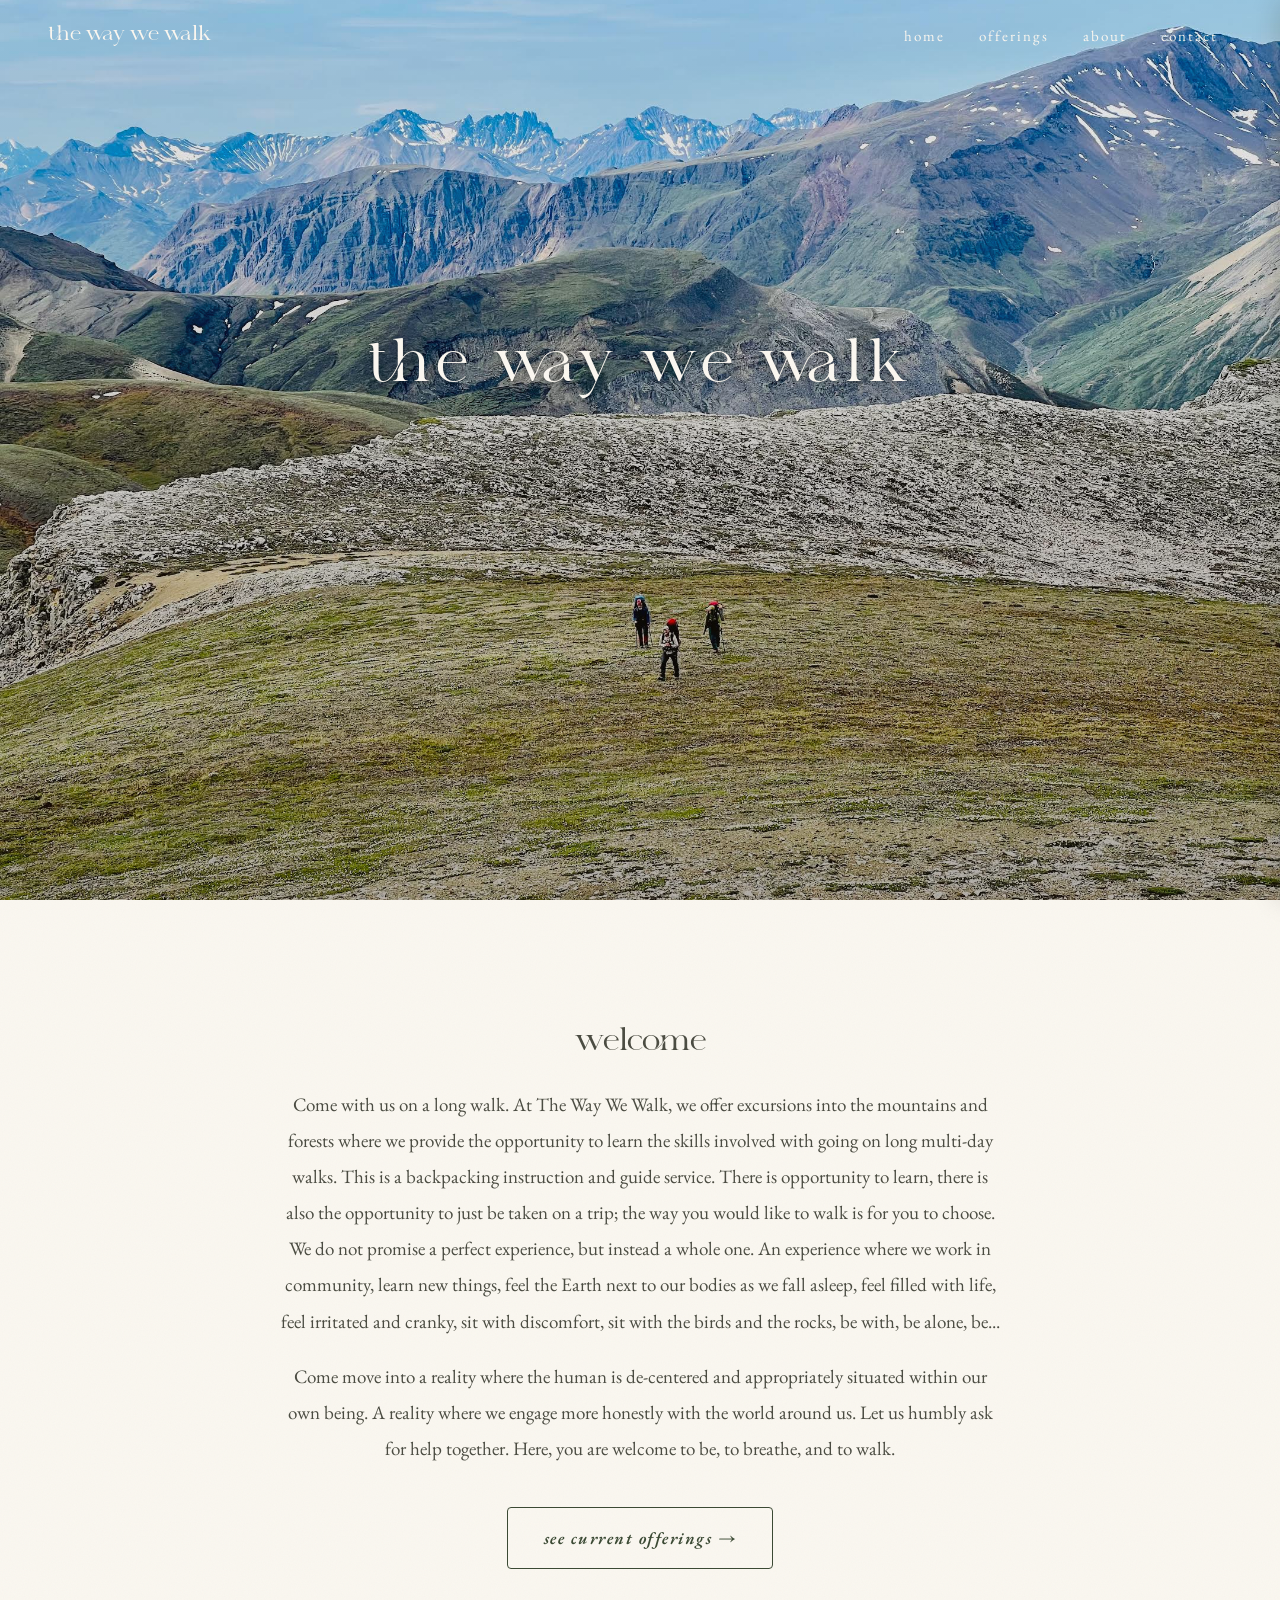
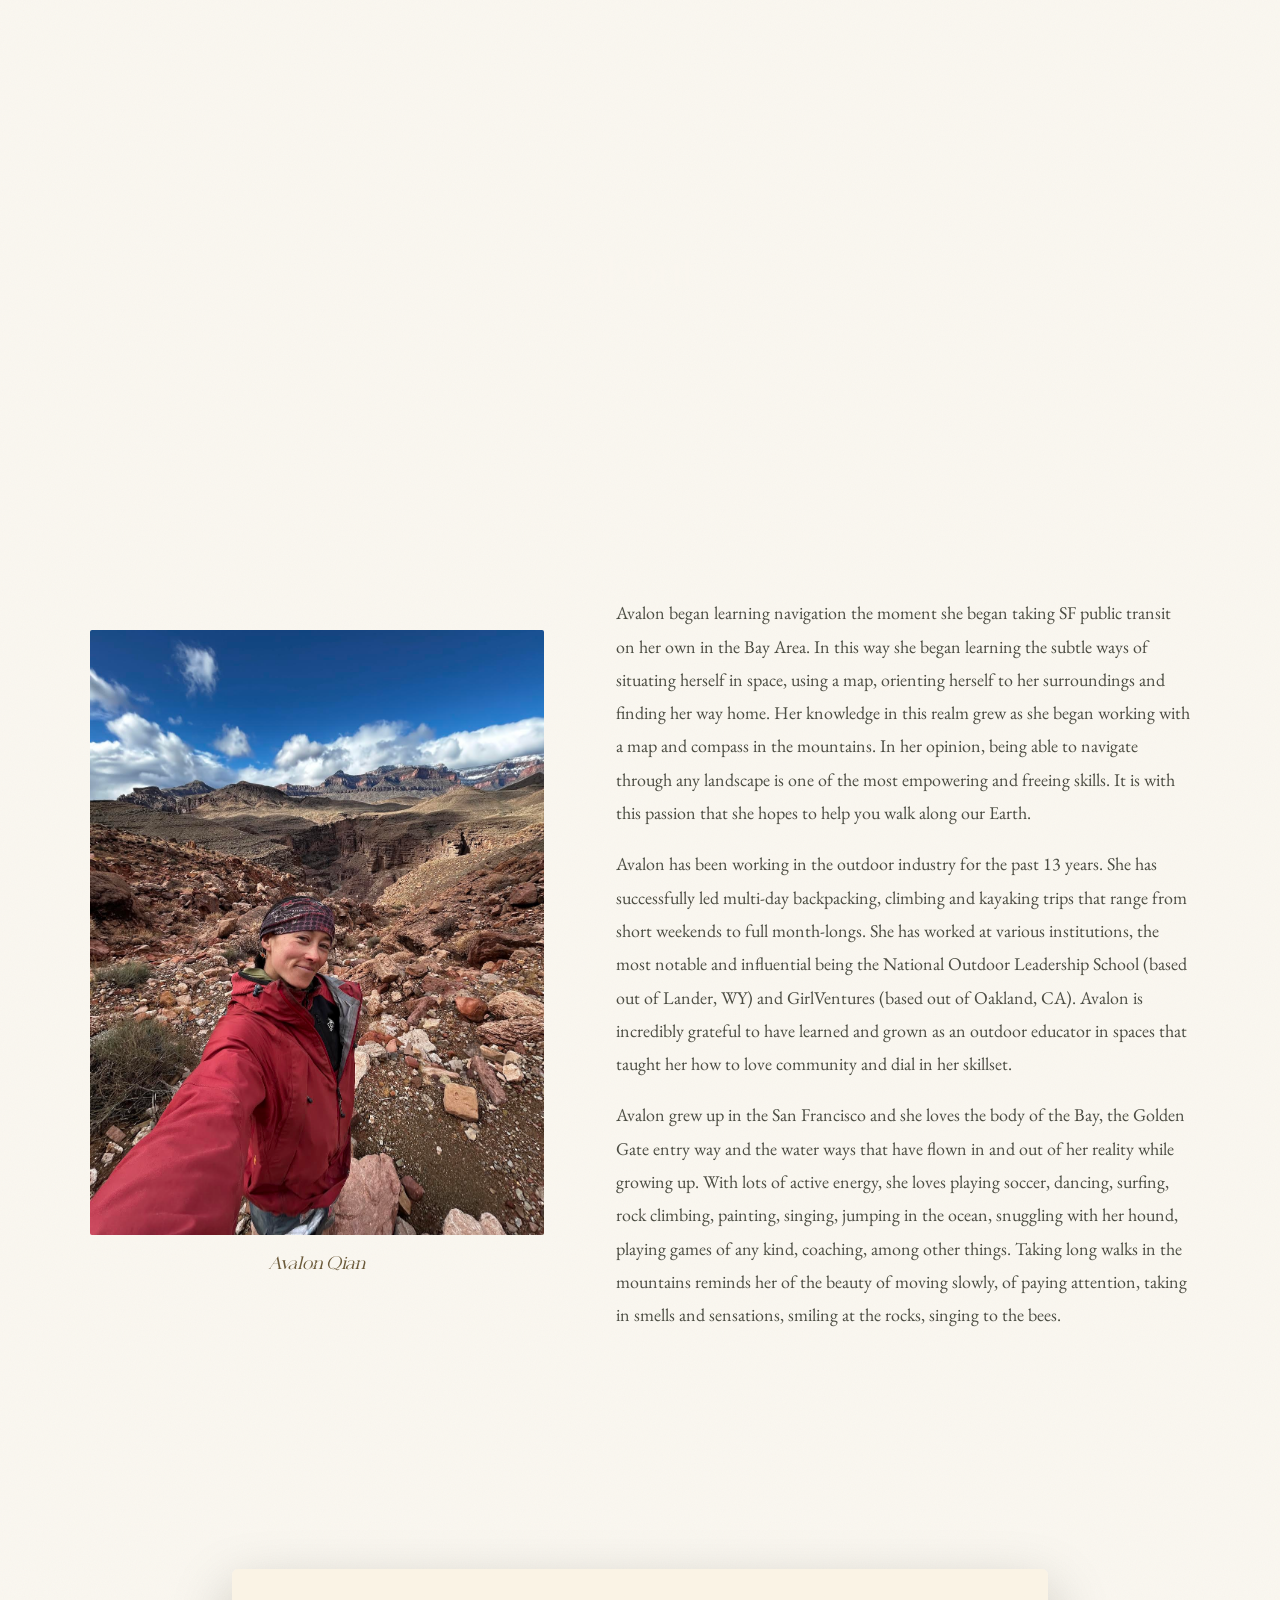
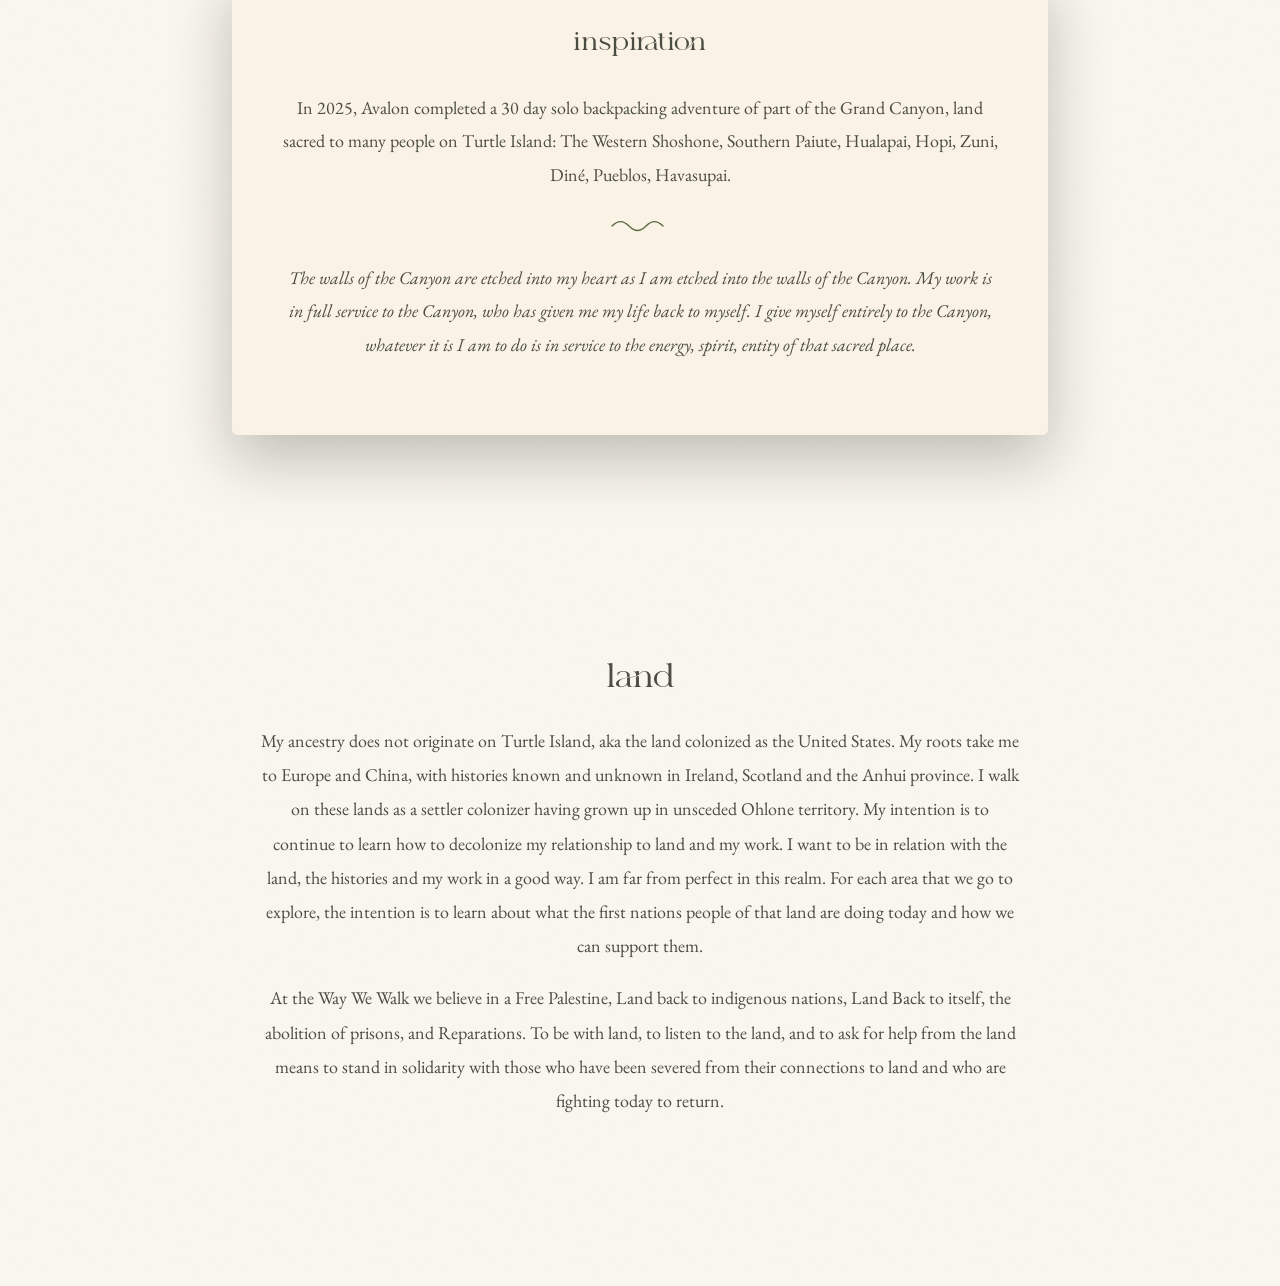
==== commit 1223f9c3: "Restore inspiration parallax section, switch body font to EB Garamond - Inspiration: rebuild as a fl" ====
--- a/index.html
+++ b/index.html
@@ -103,31 +103,28 @@
       </div>
     </div>
 
-    <div class="tinted-band">
-      <div class="section-inspiration reveal" data-reveal="inspiration">
-        <div class="inspiration-grid">
-          <div class="inspiration-text">
-            <div class="inspiration-title">inspiration</div>
-            <p>
-              In 2025, Avalon completed a 30 day solo backpacking adventure of
-              part of the Grand Canyon, land sacred to many people on Turtle
-              Island: The Western Shoshone, Southern Paiute, Hualapai, Hopi,
-              Zuni, Diné, Pueblos, Havasupai.
-            </p>
-            <div class="inspiration-wave">
-              <svg width="60" height="14" viewBox="0 0 60 14" fill="none"><path d="M2 7 C 8 1, 13 1, 19 7 C 25 13, 30 13, 36 7 C 42 1, 47 1, 53 7" stroke="currentColor" stroke-width="1.4" stroke-linecap="round" /></svg>
-            </div>
-            <p class="inspiration-quote">
-              The walls of the Canyon are etched into my heart as I am etched into
-              the walls of the Canyon. My work is in full service to the Canyon,
-              who has given me my life back to myself. I give myself entirely to
-              the Canyon, whatever it is I am to do is in service to the energy,
-              spirit, entity of that sacred place.
-            </p>
+    <div class="parallax-band parallax-inspiration">
+      <div class="inspiration-card reveal" data-reveal="inspiration">
+        <div class="inspiration-heading">
+          <div class="inspiration-title">inspiration</div>
+        </div>
+        <div class="inspiration-body">
+          <p>
+            In 2025, Avalon completed a 30 day solo backpacking adventure of
+            part of the Grand Canyon, land sacred to many people on Turtle
+            Island: The Western Shoshone, Southern Paiute, Hualapai, Hopi,
+            Zuni, Diné, Pueblos, Havasupai.
+          </p>
+          <div class="inspiration-wave">
+            <svg width="60" height="14" viewBox="0 0 60 14" fill="none"><path d="M2 7 C 8 1, 13 1, 19 7 C 25 13, 30 13, 36 7 C 42 1, 47 1, 53 7" stroke="currentColor" stroke-width="1.4" stroke-linecap="round" /></svg>
           </div>
-          <div class="inspiration-photo">
-            <img src="images/inspiration.jpeg" alt="Inspiration" />
-          </div>
+          <p class="inspiration-quote">
+            The walls of the Canyon are etched into my heart as I am etched into
+            the walls of the Canyon. My work is in full service to the Canyon,
+            who has given me my life back to myself. I give myself entirely to
+            the Canyon, whatever it is I am to do is in service to the energy,
+            spirit, entity of that sacred place.
+          </p>
         </div>
       </div>
     </div>
--- a/style.css
+++ b/style.css
@@ -1,19 +1,11 @@
 /* ---------------------------------------------------------------------------
    Fonts. Orange Avenue (display/headline face) is self-hosted, see fonts/.
-   EB Garamond (loaded via Google Fonts in each page's <head>) stays wired in
-   as a fallback in case the demo font fails to load. OpenDyslexic (body &
-   UI text) is self-hosted, see fonts/OpenDyslexic-Regular.otf.
+   EB Garamond (body & UI text, plus the headline fallback) is loaded via
+   Google Fonts in each page's <head>.
 --------------------------------------------------------------------------- */
 @font-face {
   font-family: "Orange Avenue";
   src: url("fonts/OrangeAvenueDEMO-Regular.otf") format("opentype");
-  font-weight: 400;
-  font-style: normal;
-  font-display: swap;
-}
-@font-face {
-  font-family: "OpenDyslexic";
-  src: url("fonts/OpenDyslexic-Regular.otf") format("opentype");
   font-weight: 400;
   font-style: normal;
   font-display: swap;
@@ -39,6 +31,7 @@
   --moss-bg-1: rgba(107, 122, 79, 0.1);
   --moss-bg-2: rgba(107, 122, 79, 0.12);
   --input-line: #c9be9f;
+  --inspiration-card: rgba(251, 243, 228, 0.88);
 }
 
 /* ---------------------------------------------------------------------------
@@ -57,8 +50,8 @@
 body {
   margin: 0;
   height: 100%;
-  font-family: "OpenDyslexic", sans-serif;
-  font-size: 15px;
+  font-family: "EB Garamond", serif;
+  font-size: 17px;
   line-height: 1.6;
   color: var(--text-primary);
   /* Explicit, since a top-level tab defaults unstyled areas to opaque white
@@ -198,7 +191,7 @@
   height: 100%;
   box-sizing: border-box;
   padding: 0 14px;
-  font-size: 12px;
+  font-size: 15px;
   letter-spacing: 2px;
   transition:
     color 0.3s ease,
@@ -316,7 +309,7 @@
 }
 .nav-drawer-links a {
   padding: 16px 12px;
-  font-size: 12px;
+  font-size: 15px;
   letter-spacing: 1.5px;
   color: var(--text-body);
   border-bottom: 1px solid rgba(107, 90, 58, 0.08);
@@ -399,6 +392,12 @@
   display: flex;
   align-items: center;
   justify-content: center;
+}
+
+.parallax-inspiration {
+  background-image: linear-gradient(180deg, rgba(38, 28, 14, 0.3), rgba(38, 28, 14, 0.3)),
+    url("images/inspiration.jpeg");
+  padding: 110px 32px;
 }
 
 .parallax-contact {
@@ -466,7 +465,7 @@
 --------------------------------------------------------------------------- */
 .btn {
   display: inline-block;
-  font-family: "OpenDyslexic", sans-serif;
+  font-family: "EB Garamond", serif;
   text-decoration: none;
   cursor: pointer;
   border-radius: 4px;
@@ -486,7 +485,8 @@
   border: 1px solid var(--forest);
   color: var(--forest);
   background: transparent;
-  font-size: 15px;
+  font-size: 17px;
+  font-style: italic;
   font-weight: 600;
   letter-spacing: 1.5px;
 }
@@ -548,7 +548,7 @@
   height: auto;
 }
 .section-welcome p {
-  font-size: 15px;
+  font-size: 19px;
   line-height: 1.9;
   color: var(--text-body);
 }
@@ -592,7 +592,7 @@
   flex: 1 1 460px;
 }
 .about-text p {
-  font-size: 15px;
+  font-size: 18px;
   line-height: 1.85;
   color: var(--text-body);
 }
@@ -600,45 +600,41 @@
 /* ---------------------------------------------------------------------------
    Inspiration
 --------------------------------------------------------------------------- */
-.section-inspiration {
-  max-width: 1100px;
-  margin: 0 auto;
-  padding: 110px 32px;
-}
-.inspiration-grid {
-  display: flex;
-  align-items: center;
-  gap: 72px;
-  flex-wrap: wrap;
-}
-.inspiration-text {
-  flex: 1 1 460px;
-}
-.inspiration-photo {
-  flex: 1 1 380px;
-}
-.inspiration-photo img {
-  width: 100%;
-  height: auto;
-  display: block;
-  border-radius: 2px;
+.inspiration-card {
+  max-width: 720px;
+  margin: 0 auto;
+  background: var(--inspiration-card);
+  padding: 56px 48px;
+  box-shadow: 0 24px 60px rgba(20, 20, 10, 0.25);
+  border-radius: 6px;
+}
+.inspiration-heading {
+  display: flex;
+  align-items: center;
+  justify-content: center;
+  gap: 14px;
 }
 .inspiration-title {
   font-family: "Orange Avenue", "EB Garamond", serif;
   font-feature-settings: "liga" 1, "dlig" 1;
   font-weight: 400;
   font-size: 26px;
-  color: var(--text-body);
-}
-.inspiration-text p {
-  font-size: 15px;
+  text-align: center;
+  color: var(--text-body);
+}
+.inspiration-body {
+  text-align: center;
+  margin-top: 24px;
+}
+.inspiration-body p {
+  font-size: 18px;
   line-height: 1.85;
   color: var(--text-body);
-  margin-top: 24px;
 }
 .inspiration-wave {
   margin: 28px 0;
   display: flex;
+  justify-content: center;
 }
 .inspiration-wave svg {
   color: var(--moss);
@@ -670,7 +666,7 @@
   color: var(--text-body);
 }
 .section-land p {
-  font-size: 15px;
+  font-size: 18px;
   line-height: 1.9;
   color: var(--text-body);
 }
@@ -701,8 +697,8 @@
   border-bottom: 1px solid var(--input-line);
   background: transparent;
   padding: 8px 2px;
-  font-family: "OpenDyslexic", sans-serif;
-  font-size: 15px;
+  font-family: "EB Garamond", serif;
+  font-size: 18px;
   color: var(--text-primary);
   outline: none;
 }
@@ -850,7 +846,7 @@
   color: var(--gold);
 }
 .trip-desc {
-  font-size: 14px;
+  font-size: 16px;
   line-height: 1.75;
   color: var(--text-body);
   margin: 20px 0 0;
@@ -881,7 +877,7 @@
   margin-top: 8px;
 }
 .trip-header-tagline {
-  font-size: 16px;
+  font-size: 19px;
   font-style: italic;
   color: var(--text-body);
   margin-top: 20px;
@@ -905,7 +901,7 @@
   margin-bottom: 10px;
 }
 .trip-glance-value {
-  font-size: 15px;
+  font-size: 17px;
   color: var(--text-primary);
 }
 
@@ -935,7 +931,7 @@
   flex: 6 1 400px;
 }
 .trip-what-text p {
-  font-size: 15px;
+  font-size: 18px;
   line-height: 1.85;
   color: var(--text-body);
 }
@@ -995,7 +991,7 @@
   margin: 0 auto 28px;
 }
 .thankyou-content p {
-  font-size: 15px;
+  font-size: 18px;
   line-height: 1.8;
   color: var(--text-body);
 }
@@ -1009,7 +1005,8 @@
 --------------------------------------------------------------------------- */
 @media only screen and (max-width: 768px) {
   .parallax-hero,
-  .parallax-about {
+  .parallax-about,
+  .parallax-inspiration {
     background-attachment: scroll;
   }
   .parallax-hero {
@@ -1021,6 +1018,9 @@
     min-height: 320px;
     background-position: center 35%;
   }
+  .parallax-inspiration {
+    background-position: center 60%;
+  }
   .parallax-contact {
     min-height: 320px;
   }
@@ -1038,13 +1038,14 @@
     padding: 72px 24px 56px;
   }
   .section-about,
-  .section-inspiration,
   .section-contact {
     padding: 72px 24px;
   }
-  .about-grid,
-  .inspiration-grid {
+  .about-grid {
     gap: 40px;
+  }
+  .inspiration-card {
+    padding: 40px 24px;
   }
   .section-land {
     padding: 72px 24px 96px;
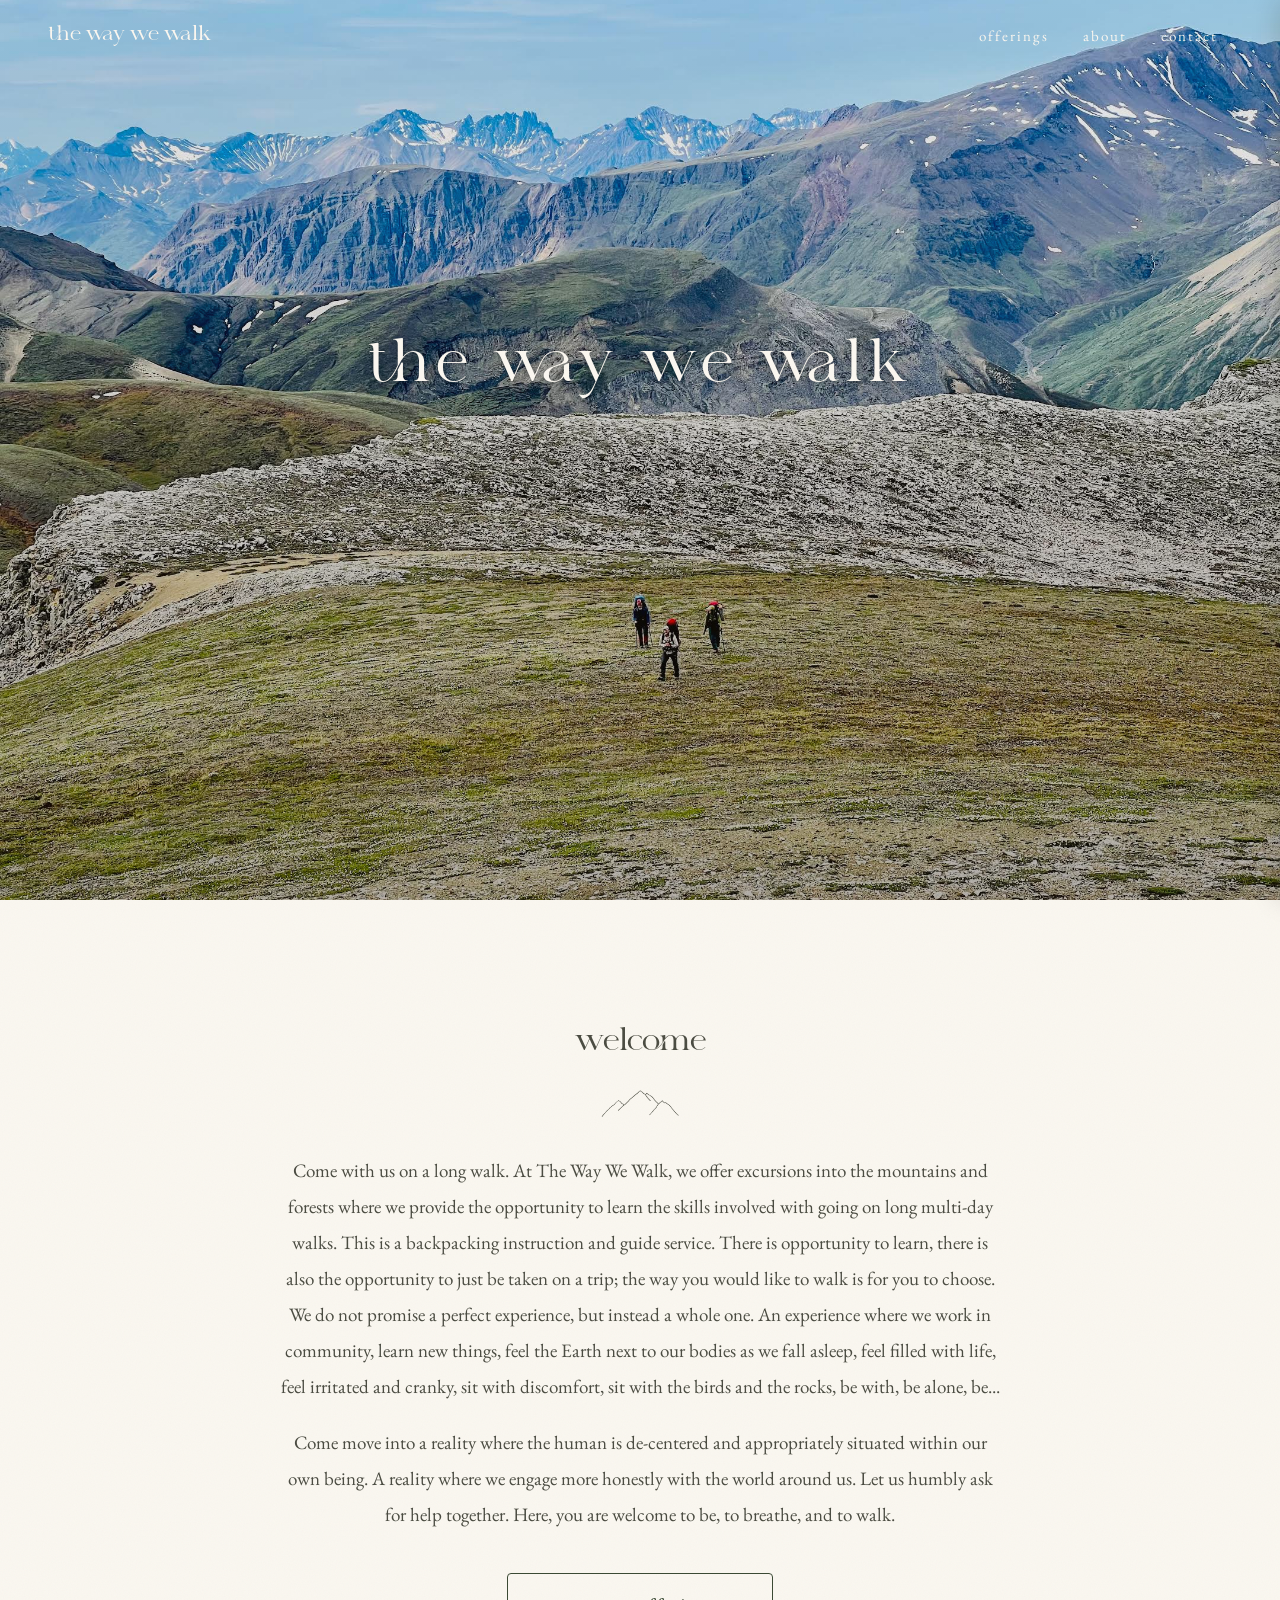
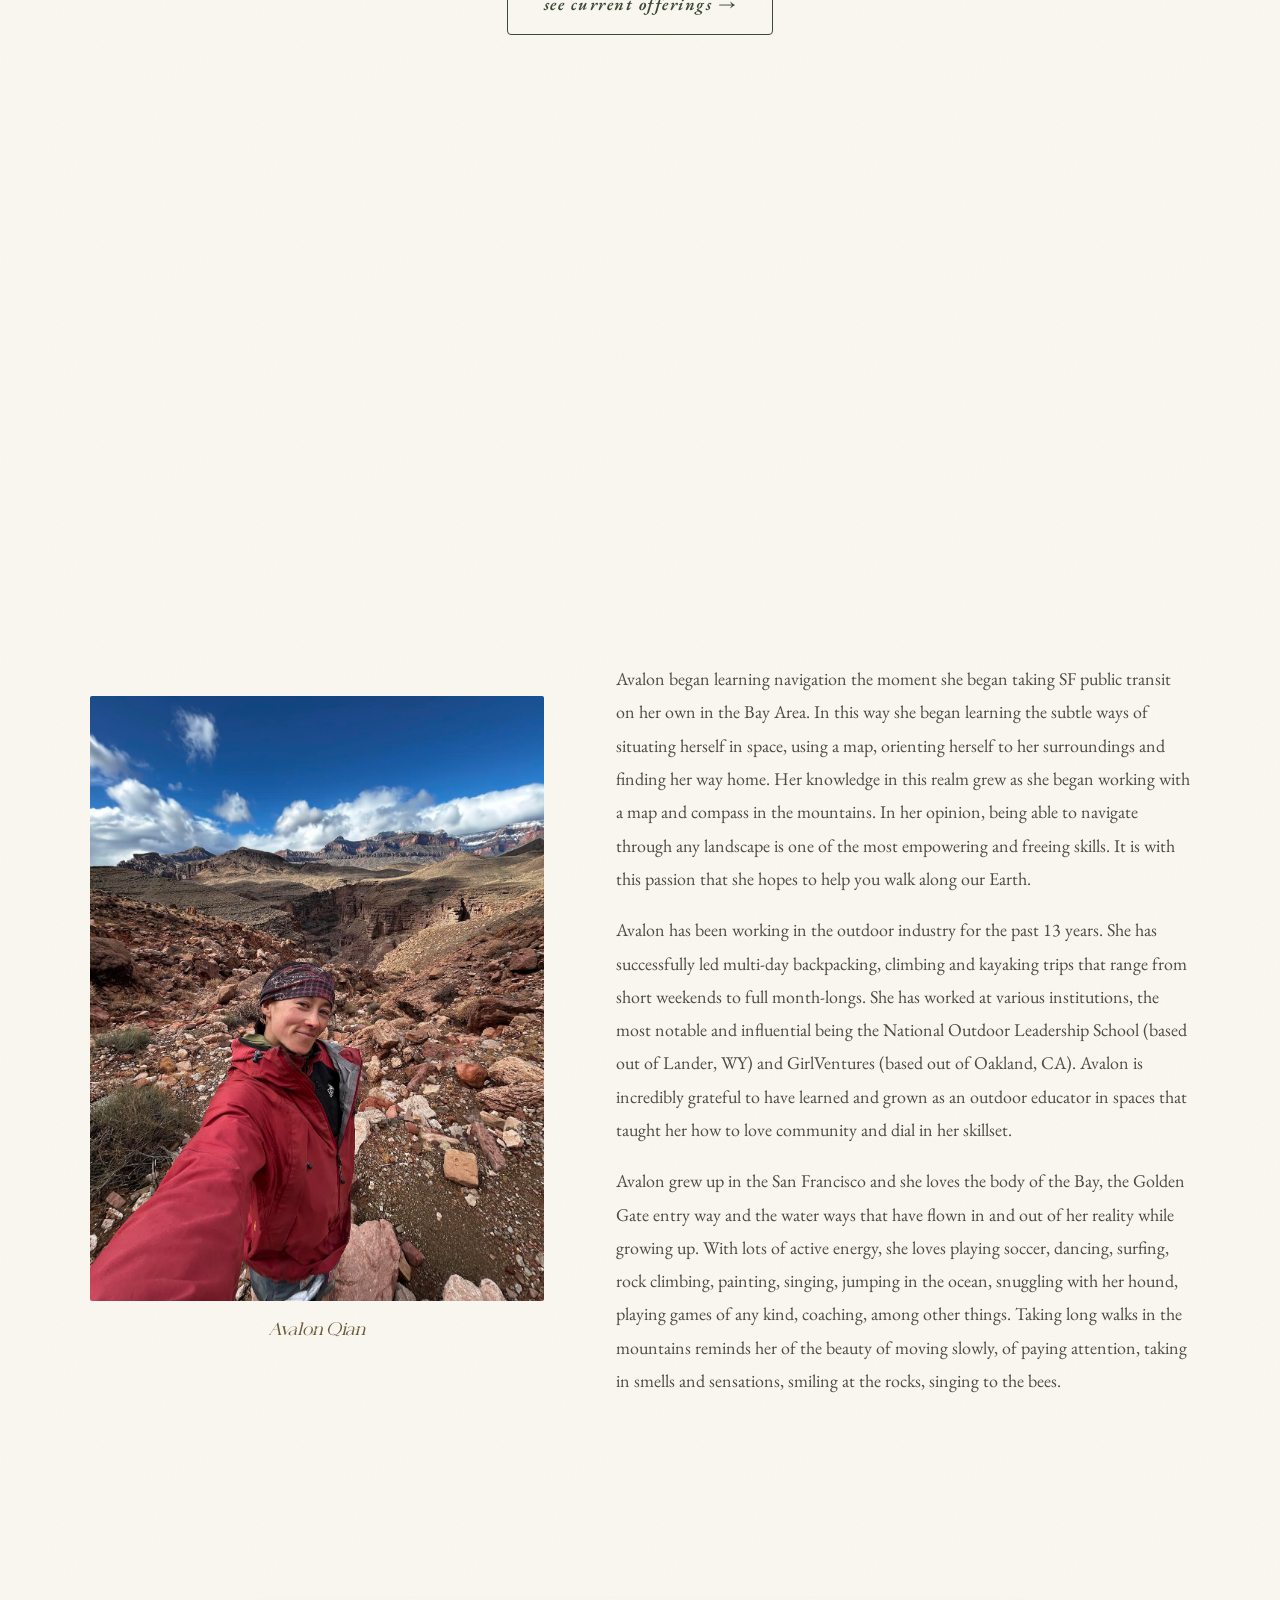
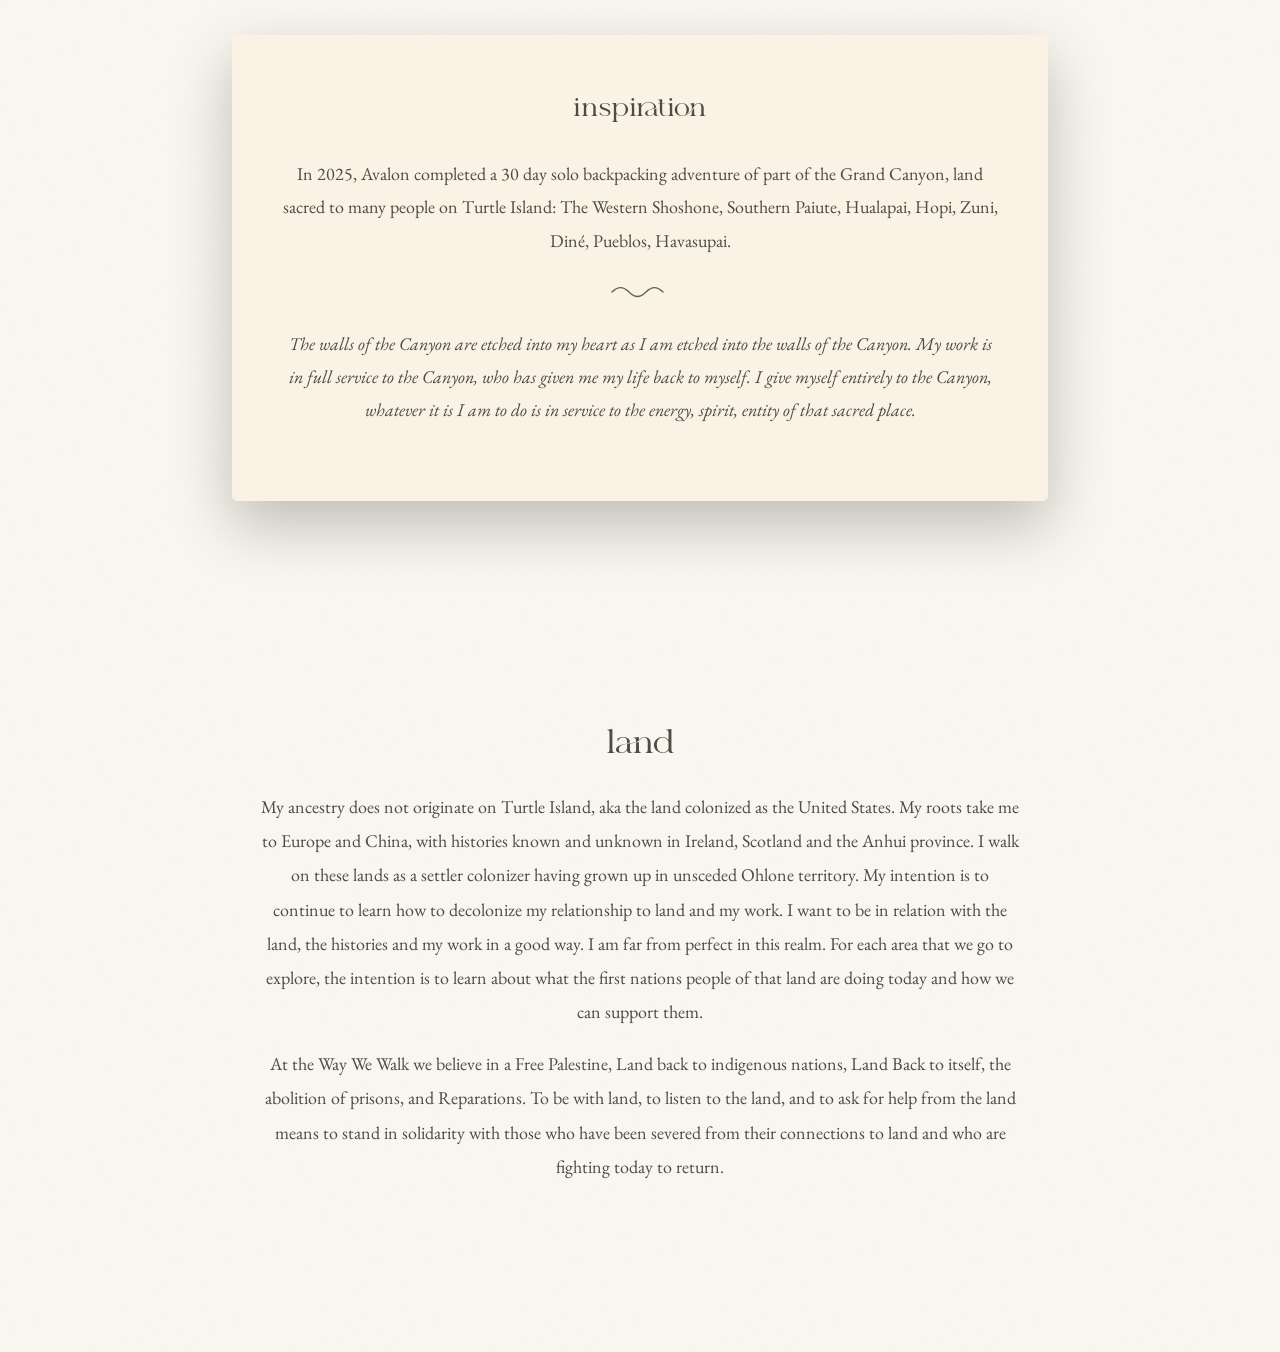
==== commit 91ec7422: "Restore mountain outline under welcome heading Co-Authored-By: Claude Sonnet 5 <noreply@anthropic.co" ====
--- a/index.html
+++ b/index.html
@@ -30,6 +30,9 @@
     <div class="section-welcome reveal" data-reveal="welcome">
       <div class="section-welcome-heading">
         <div class="section-welcome-heading-text">welcome</div>
+        <div class="welcome-mountain">
+          <img src="images/mountain-outline.png" alt="mountain outline" width="90" />
+        </div>
       </div>
       <p>
         Come with us on a long walk. At The Way We Walk, we offer excursions
